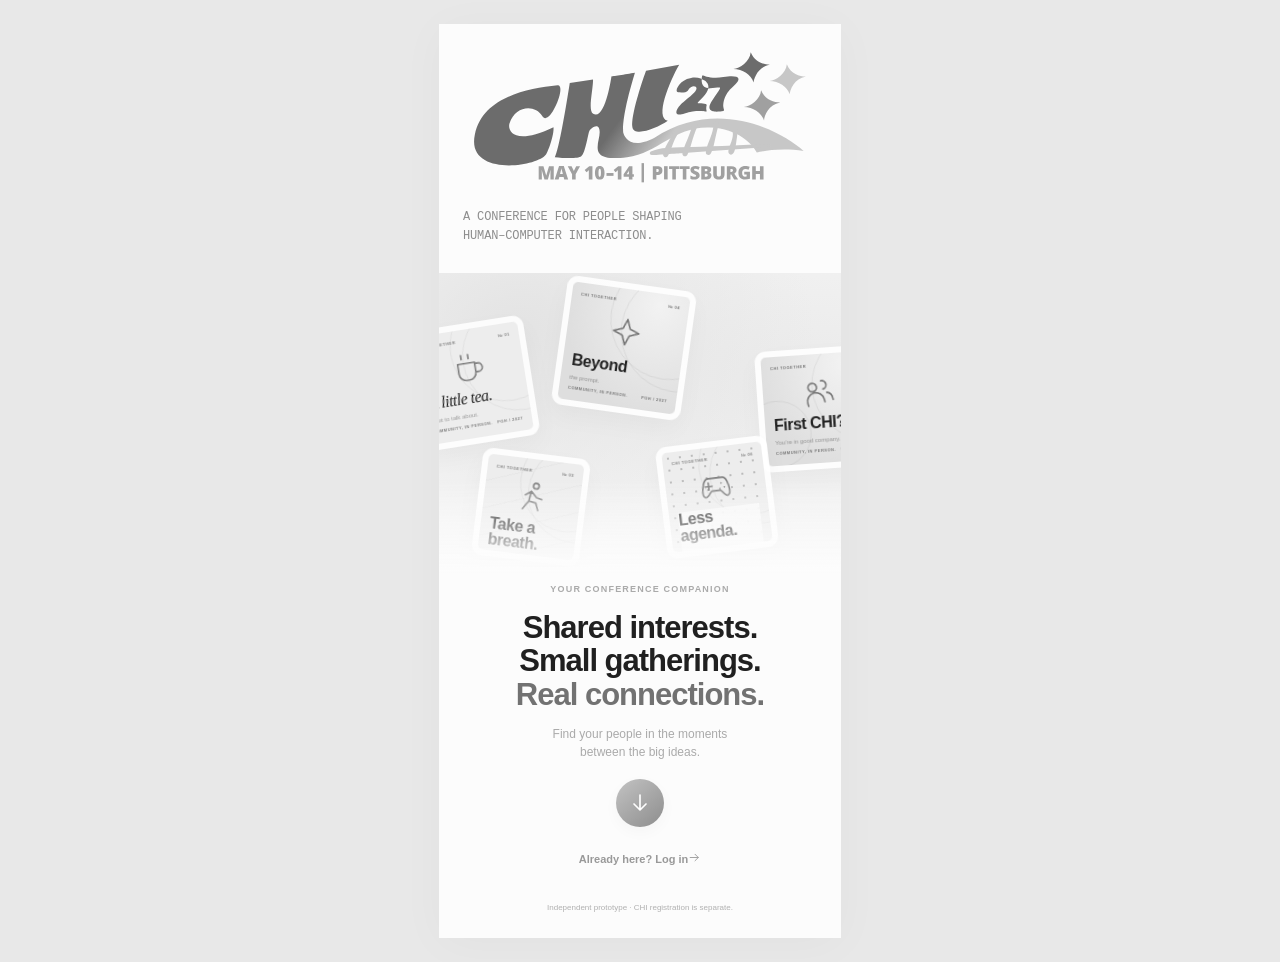
==== index.html @ e7053e5f "draft v1" ====
<!doctype html>
<html lang="en">
<head>
  <meta charset="utf-8">
  <meta name="viewport" content="width=device-width, initial-scale=1, viewport-fit=cover">
  <meta name="theme-color" content="#f5f5f7">
  <meta name="description" content="A grayscale, interactive CHI conference companion prototype.">
  <title>CHI Together — A little more connected.</title>
  <link rel="stylesheet" href="styles.css">
  <link rel="stylesheet" href="luma.css">
  <link rel="stylesheet" href="wireframe.css">
  <link rel="stylesheet" href="mobile.css">
  <link rel="stylesheet" href="planc.css">
  <link rel="stylesheet" href="crowd-map.css">
  <link rel="stylesheet" href="create.css">
</head>
<body>
  <div id="app"></div>
  <dialog id="sheet" aria-label="Activity information"></dialog>
  <div id="toast" role="status" aria-live="polite"></div>
  <script type="module" src="app.js"></script>
</body>
</html>
---- styles.css ----
@layer reset, base, components, responsive;
@layer reset {
  * { box-sizing: border-box; }
  body, h1, h2, h3, p { margin: 0; }
  button, input, select, textarea { font: inherit; }
  button, a, input, textarea, select { -webkit-tap-highlight-color: transparent; }
  button { cursor: pointer; }
  a { color: inherit; text-decoration: none; }
  button { color: inherit; }
}
@layer base {
  :root { color-scheme: light; --bg:#f5f5f5; --card:#ffffff; --ink:#1d1d1d; --secondary:#676767; --tertiary:#868686; --line:#e5e5e5; --fill:#efefef; --selected:#dedede; --radius:24px; --shadow:0 12px 40px #1d1d1d07; }
  body { background:var(--bg); color:var(--ink); font-family:-apple-system,BlinkMacSystemFont,"SF Pro Display","Helvetica Neue",sans-serif; font-size:15px; line-height:1.5; -webkit-font-smoothing:antialiased; }
  button { border:0; background:none; }
  button:disabled { opacity:.35; cursor:not-allowed; }
  :focus-visible { outline:3px solid #777777; outline-offset:4px; }
  h1 { font-size:38px; line-height:1.12; letter-spacing:-1.5px; font-weight:700; }
  h2 { font-size:23px; line-height:1.25; letter-spacing:-.6px; }
  h3 { font-size:18px; line-height:1.35; letter-spacing:-.35px; }
  .muted { color:var(--secondary); }
  .small { font-size:13px; }
  .eyebrow { text-transform:uppercase; letter-spacing:1.7px; font-size:11px; font-weight:650; color:var(--secondary); }
  .icon { width:22px; height:22px; display:inline-block; flex-shrink:0; vertical-align:middle; fill:none; stroke:currentColor; stroke-width:1.7; stroke-linecap:round; stroke-linejoin:round; }
  .sr-only { position:absolute; width:1px; height:1px; padding:0; overflow:hidden; clip:rect(0,0,0,0); white-space:nowrap; }
  .stack { display:flex; flex-direction:column; gap:16px; }
  .row { display:flex; align-items:center; gap:12px; }
  .between { justify-content:space-between; }
  .text-button { font-weight:550; padding:10px 0; min-height:44px; }
  .text-button:hover { color:#777777; }
  .btn { min-height:48px; padding:13px 22px; background:var(--ink); color:white; border-radius:14px; font-size:15px; font-weight:600; display:inline-flex; justify-content:center; align-items:center; gap:10px; transition:transform .15s,background .15s; }
  .btn:hover { background:#393939; }
  .btn:active { transform:scale(.98); }
  .btn.secondary { background:var(--fill); color:var(--ink); }
  .btn.secondary:hover { background:var(--selected); }
  .btn.outline { color:var(--ink); background:transparent; border:1px solid var(--line); }
  .btn.wide { width:100%; }
  .icon-button { width:44px; height:44px; border-radius:50%; display:inline-grid; place-items:center; background:var(--card); border:1px solid var(--line); }
  .icon-button:hover { background:var(--fill); }
  .pill { display:inline-flex; align-items:center; gap:6px; padding:6px 11px; font-size:11px; font-weight:600; border-radius:30px; background:var(--fill); white-space:nowrap; }
  .divider { border:0; border-top:1px solid var(--line); margin:8px 0; }
  .card { background:var(--card); border:1px solid #e9e9e9; border-radius:var(--radius); padding:24px; box-shadow:var(--shadow); }
  .section-head { display:flex; justify-content:space-between; align-items:center; margin:30px 0 16px; }
  .grid { display:grid; grid-template-columns:repeat(3,minmax(0,1fr)); gap:20px; }
  .empty { text-align:center; padding:64px 24px; grid-column:1/-1; }
  .empty .icon { width:40px; height:40px; color:var(--tertiary); margin-bottom:14px; }
  .empty p { margin:10px auto 22px; max-width:320px; color:var(--secondary); }
  .brand { display:flex; align-items:center; gap:10px; font-size:18px; font-weight:700; letter-spacing:-.5px; }
  .brand-mark { background:var(--ink); color:white; border-radius:11px; width:34px; height:34px; display:grid; place-items:center; }
  .brand-mark .icon { width:23px; height:23px; }
  .demo-note { color:var(--secondary); font-size:11px; line-height:1.5; }
  .page-intro { margin-bottom:28px; }
  .page-intro .eyebrow { margin-bottom:10px; }
  .page-intro p { margin-top:12px; color:var(--secondary); max-width:520px; }
  .fade-in { animation:appear .32s ease-out; }
  @keyframes appear { from { opacity:0; transform:translateY(7px); } to { opacity:1; transform:none; } }
  @media (prefers-reduced-motion:reduce) { *, *::before, *::after { animation:none!important; transition:none!important; scroll-behavior:auto!important; } }
}
@layer components {
  /* Entry and onboarding */
  .welcome { min-height:100svh; display:grid; grid-template-columns:1.05fr 1fr; }
  .welcome-story { background:#ebebeb; padding:44px clamp(30px,6vw,90px); display:flex; flex-direction:column; position:relative; overflow:hidden; }
  .story-copy { max-width:520px; margin-top:auto; padding-top:90px; }
  .story-copy h1 { font-size:clamp(48px,5.2vw,76px); letter-spacing:-3.5px; line-height:1.04; }
  .story-copy>p { max-width:370px; font-size:18px; color:var(--secondary); margin-top:24px; }
  .welcome-foot { display:flex; gap:7px; align-items:center; font-size:12px; color:var(--secondary); margin-top:auto; padding-top:38px; }
  .welcome-form { padding:40px clamp(28px,6vw,94px); display:flex; flex-direction:column; justify-content:center; }
  .welcome-form>div { max-width:390px; width:100%; margin:auto; }
  .welcome-form h2 { font-size:30px; margin:14px 0; letter-spacing:-1px; }
  .welcome-form .intro { color:var(--secondary); margin-bottom:30px; font-size:16px; }
  .welcome-form .btn { margin-top:24px; }
  .welcome-form .footnote { font-size:11px; color:var(--secondary); text-align:center; margin-top:24px; line-height:1.6; }
  .benefit { display:flex; gap:14px; align-items:center; padding:15px 0; }
  .benefit .tile { width:44px; height:44px; border:1px solid var(--line); background:#f7f7f7; border-radius:13px; display:grid; place-items:center; }
  .benefit strong { display:block; font-size:14px; }
  .benefit p { font-size:12px; color:var(--secondary); margin-top:3px; }
  .constellation { position:relative; height:240px; margin-top:34px; }
  .orbit { border:1px solid #cfcfcf; border-radius:50%; width:220px; height:220px; position:absolute; left:60px; top:10px; }
  .orbit::after { content:""; position:absolute; inset:-42px; border:1px solid #d7d7d7; border-radius:50%; }
  .floating-badge { width:100px; height:100px; border-radius:28px; background:#ffffffd9; box-shadow:0 15px 40px #2222220a; display:grid; place-items:center; position:absolute; border:1px solid white; }
  .floating-badge .icon { width:46px; height:46px; stroke-width:1.3; }
  .floating-badge.one { left:36px; top:16px; transform:rotate(-12deg); }
  .floating-badge.two { left:215px; top:34px; transform:rotate(12deg); width:84px; height:84px; background:#d5d5d5; }
  .floating-badge.three { left:133px; top:137px; transform:rotate(-5deg); background:var(--ink); color:white; width:90px; height:90px; }
  .orbit-caption { position:absolute; left:240px; top:160px; white-space:nowrap; font-size:11px; color:var(--secondary); }
  .onboarding { min-height:100svh; padding:28px 24px; display:flex; flex-direction:column; }
  .onboard-top { max-width:1200px; width:100%; margin:0 auto; }
  .onboard-main { width:100%; max-width:470px; margin:48px auto 20px; }
  .progress { display:flex; gap:6px; margin-bottom:30px; }
  .progress span { height:3px; flex:1; border-radius:4px; background:#dcdcdc; }
  .progress .done { background:var(--ink); }
  .onboard-main h1 { margin:12px 0; }
  .onboard-main>.muted { margin-bottom:26px; }
  .onboard-actions { margin-top:26px; display:flex; flex-direction:column; gap:6px; }
  .role-card { text-align:left; width:100%; display:flex; gap:16px; align-items:flex-start; margin-bottom:12px; padding:22px; background:white; border:1.5px solid transparent; border-radius:20px; }
  .role-card:hover { border-color:#bfbfbf; }
  .role-card.selected { border-color:var(--ink); box-shadow:0 0 0 1px var(--ink); }
  .role-card>.icon { margin-top:3px; }
  .role-card strong { display:block; font-size:17px; margin-bottom:5px; }
  .role-card p { font-size:13px; color:var(--secondary); }
  .check-circle { width:22px; height:22px; border:1.5px solid #c3c3c3; border-radius:50%; display:grid; place-items:center; margin-left:auto; flex-shrink:0; }
  .selected .check-circle { background:var(--ink); border-color:var(--ink); color:white; }
  .check-circle .icon { width:13px; height:13px; }
  .interest-options { display:grid; grid-template-columns:1fr 1fr; gap:10px; }
  .interest-option { display:flex; align-items:center; gap:10px; min-height:70px; background:var(--card); border:1.5px solid transparent; border-radius:16px; padding:14px; text-align:left; font-size:13px; font-weight:550; }
  .interest-option.selected { border-color:var(--ink); background:#e8e8e8; }
  .interest-option>.icon { width:24px; height:24px; }
  .selection-count { display:flex; align-items:center; justify-content:space-between; color:var(--secondary); font-size:12px; margin-top:14px; }
  .form-label { font-size:12px; font-weight:600; color:var(--secondary); display:block; margin:20px 0 8px 4px; }
  .input, .select { width:100%; padding:15px 16px; min-height:50px; border:1px solid var(--line); background:white; color:var(--ink); border-radius:12px; outline-offset:2px; }
  textarea.input { resize:vertical; min-height:100px; }
  .form-row { display:grid; grid-template-columns:1fr 1fr; gap:12px; }
  .grouped { background:white; border-radius:16px; overflow:hidden; }
  .group-row { padding:16px; display:flex; align-items:center; justify-content:space-between; gap:16px; border-bottom:1px solid var(--line); }
  .group-row:last-child { border-bottom:0; }
  .group-row label { flex:1; }
  .group-row label small { display:block; color:var(--secondary); font-size:12px; margin-top:3px; }
  .switch { appearance:none; -webkit-appearance:none; width:44px; height:27px; background:#d1d1d1; border-radius:40px; position:relative; flex-shrink:0; cursor:pointer; transition:.2s; }
  .switch:checked { background:var(--ink); }
  .switch::before { content:""; position:absolute; width:23px; height:23px; background:white; border-radius:50%; left:2px; top:2px; box-shadow:0 1px 3px #00000022; transition:.2s; }
  .switch:checked::before { transform:translateX(17px); }
  .badge-hero { text-align:center; padding:30px; background:#eaeaea; border-radius:24px; position:relative; overflow:hidden; }
  .badge-hero::before { content:""; position:absolute; inset:0; background-image:radial-gradient(#c8c8c8 .75px,transparent .75px); background-size:14px 14px; opacity:.5; }
  .personal-badge { width:160px; height:160px; border-radius:44px; background:linear-gradient(150deg,#ffffff,#e3e3e3); box-shadow:0 12px 32px #20202015,inset 0 0 0 1px #ffffff; display:flex; justify-content:center; align-items:center; position:relative; margin:8px auto 24px; transform:rotate(-7deg); }
  .personal-badge .icon { width:62px; height:62px; stroke-width:1.4; }
  .personal-badge .tiny-badge { position:absolute; right:12px; bottom:13px; width:39px; height:39px; border-radius:50%; background:var(--ink); color:white; display:grid; place-items:center; }
  .tiny-badge .icon { width:22px; height:22px; }
  .badge-hero>h2, .badge-hero>p { position:relative; }
  .badge-hero>p { font-size:13px; margin-top:6px; color:var(--secondary); }
  .tag-row { display:flex; flex-wrap:wrap; gap:7px; }
  /* App shell */
  .sidebar { width:224px; position:fixed; inset:0 auto 0 0; padding:32px 20px; background:#eeeeee; border-right:1px solid var(--line); display:flex; flex-direction:column; z-index:20; }
  .sidebar .brand { padding:0 10px 38px; }
  .nav-item { display:flex; align-items:center; gap:12px; width:100%; text-align:left; padding:13px 15px; margin-bottom:4px; border-radius:12px; color:var(--secondary); font-weight:500; }
  .nav-item.active { background:#dcdcdc; color:var(--ink); }
  .nav-item:hover { background:#e1e1e1; color:var(--ink); }
  .sidebar-bottom { margin-top:auto; padding:24px 10px 0; }
  .mini-profile { display:flex; align-items:center; gap:10px; margin-bottom:22px; width:100%; text-align:left; }
  .avatar { width:36px; height:36px; border-radius:50%; background:#d9d9d9; display:grid; place-items:center; font-weight:650; font-size:13px; }
  .mini-profile small { display:block; color:var(--secondary); font-size:11px; }
  .shell { margin-left:224px; }
  .topbar { height:76px; display:flex; align-items:center; justify-content:space-between; padding:0 44px; border-bottom:1px solid #e5e5e570; background:#f5f5f5cf; backdrop-filter:blur(20px); position:sticky; top:0; z-index:15; }
  .topbar .brand { display:none; }
  .topbar .breadcrumb { color:var(--secondary); font-size:13px; }
  .top-actions { display:flex; align-items:center; gap:14px; }
  .stage-control { display:flex; padding:3px; background:#e5e5e5; border-radius:9px; }
  .stage-control button { padding:5px 11px; border-radius:7px; font-size:11px; font-weight:550; }
  .stage-control button.active { background:white; box-shadow:0 1px 4px #00000011; }
  .main { max-width:1260px; margin:0 auto; padding:38px 44px 64px; }
  .mobile-tabs { display:none; }
  .hero-card { background:#e9e9e9; border:1px solid #e2e2e2; border-radius:26px; padding:32px; display:flex; align-items:center; justify-content:space-between; min-height:242px; position:relative; overflow:hidden; }
  .hero-card .hero-copy { max-width:470px; z-index:1; }
  .hero-card h2 { font-size:32px; letter-spacing:-1px; max-width:390px; margin:10px 0; }
  .hero-card p { color:var(--secondary); max-width:330px; margin-bottom:22px; font-size:14px; }
  .hero-art { flex-shrink:0; width:220px; height:180px; position:relative; }
  .hero-art .floating-badge.one { top:4px; left:20px; }
  .hero-art .floating-badge.two { top:75px; left:108px; background:#fafafa; }
  .hero-card .btn { min-height:42px; font-size:13px; padding:10px 17px; border-radius:12px; }
  .event-card { background:white; border:1px solid #e5e5e5; border-radius:22px; overflow:hidden; text-align:left; display:flex; flex-direction:column; box-shadow:var(--shadow); transition:transform .18s,box-shadow .18s; }
  .event-card:hover { transform:translateY(-3px); box-shadow:0 12px 30px #0000000c; }
  .event-art { height:146px; background:#e9e9e9; position:relative; display:flex; align-items:center; justify-content:center; overflow:hidden; }
  .event-art::after { content:""; width:180px; height:180px; border:1px solid #ffffffa0; border-radius:50%; position:absolute; left:calc(50% - 90px); }
  .event-art>.icon { width:56px; height:56px; stroke-width:1.25; position:relative; z-index:1; }
  .event-art.pattern-1 { background:#dfdfdf; }
  .event-art.pattern-2 { background:#f0f0f0; }
  .event-art.pattern-3 { background:#d4d4d4; }
  .event-art.pattern-4 { background:#e5e5e5; }
  .event-art .art-tag { position:absolute; top:12px; left:12px; padding:4px 8px; border-radius:6px; background:#ffffffc9; font-size:9px; font-weight:600; letter-spacing:.4px; z-index:2; }
  .save-button { position:absolute; right:10px; top:10px; height:32px; width:32px; border-radius:50%; display:grid; place-items:center; background:#ffffffda; z-index:3; }
  .save-button .icon { width:16px; height:16px; }
  .save-button.saved { background:var(--ink); color:white; }
  .event-content { padding:19px; display:flex; flex-direction:column; flex:1; }
  .event-content .eyebrow { font-size:9px; letter-spacing:.8px; margin-bottom:9px; }
  .event-content h3 { margin-bottom:14px; }
  .event-meta { display:flex; gap:7px; align-items:center; color:var(--secondary); font-size:11px; margin-top:6px; }
  .event-meta .icon { width:14px; height:14px; }
  .event-card-link { text-align:left; width:100%; padding:0; }
  .event-bottom { border-top:1px solid var(--line); margin-top:16px; padding-top:12px; font-size:11px; display:flex; align-items:center; justify-content:space-between; }
  .event-bottom .icon { width:14px; height:14px; }
  .home-columns { display:grid; grid-template-columns:1fr 300px; gap:24px; }
  .quick-card { background:white; border:1px solid var(--line); border-radius:24px; padding:24px; }
  .quick-card .mini-badge { display:grid; place-items:center; width:60px; height:60px; border-radius:18px; background:#ededed; margin-bottom:20px; }
  .quick-card .mini-badge .icon { width:32px; height:32px; }
  .quick-card h3 { font-size:21px; }
  .quick-card p { font-size:13px; color:var(--secondary); margin:10px 0 20px; }
  .quick-card .tag-row { margin-bottom:18px; }
  .map-preview { display:flex; gap:12px; align-items:center; margin-top:16px; padding:16px; background:#e9e9e9; border-radius:17px; text-align:left; width:100%; }
  .map-preview .icon { width:30px; height:30px; }
  .map-preview small { display:block; color:var(--secondary); font-size:11px; }
  .search { position:relative; flex:1; }
  .search>.icon { position:absolute; left:15px; top:13px; color:var(--tertiary); width:19px; height:19px; }
  .search input { border:0; width:100%; border-radius:13px; background:#e9e9e9; padding:13px 16px 13px 43px; min-height:46px; }
  .toolbar { display:flex; align-items:center; gap:12px; margin-bottom:20px; }
  .filters { display:flex; gap:8px; flex-wrap:wrap; margin-bottom:26px; }
  .filter { border:1px solid #dedede; border-radius:30px; padding:8px 16px; min-height:38px; font-size:12px; background:transparent; white-space:nowrap; }
  .filter.active { background:var(--ink); border-color:var(--ink); color:white; }
  .segmented { display:inline-flex; gap:3px; padding:4px; background:#e4e4e4; border-radius:12px; }
  .segmented button { padding:8px 18px; border-radius:9px; font-size:12px; font-weight:550; }
  .segmented button.active { background:white; box-shadow:0 2px 5px #00000011; }
  /* Map */
  .map-layout { display:grid; grid-template-columns:1fr 300px; gap:20px; }
  .map-surface { background:#eaeaea; border:1px solid #dddddd; border-radius:24px; min-height:520px; position:relative; overflow:hidden; background-image:radial-gradient(#c7c7c7 1px,transparent 1px); background-size:18px 18px; }
  .floor-plan { position:absolute; inset:0; width:100%; height:100%; }
  .floor-plan text { font-family:-apple-system,BlinkMacSystemFont,sans-serif; }
  .map-point { position:absolute; background:var(--ink); color:white; width:42px; height:42px; border:4px solid white; border-radius:50%; box-shadow:0 3px 12px #00000022; display:grid; place-items:center; transform:translate(-50%,-50%); z-index:2; }
  .map-point>.icon { width:18px; height:18px; }
  .map-point.active { box-shadow:0 0 0 6px #22222222,0 3px 12px #00000022; }
  .map-point:hover { scale:1.12; }
  .map-point.group { background:#8e8e8e; }
  .map-point.small { width:30px; height:30px; border-width:3px; }
  .map-point.small .icon { width:13px; height:13px; }
  .map-point.point-full { background:#aaaaaa; }
  .map-caption { position:absolute; left:16px; bottom:16px; background:#ffffffdc; backdrop-filter:blur(12px); padding:9px 12px; border-radius:10px; font-size:10px; color:var(--secondary); }
  .floor-control { position:absolute; top:16px; left:16px; background:#ffffffea; border-radius:11px; padding:6px; display:flex; z-index:4; }
  .floor-control button { font-size:11px; padding:7px 10px; border-radius:7px; }
  .floor-control button.active { background:var(--ink); color:white; }
  .map-aside .card { padding:22px; }
  .map-aside p { font-size:13px; color:var(--secondary); margin:10px 0 18px; }
  .map-legend { display:flex; gap:14px; margin-top:14px; color:var(--secondary); font-size:11px; }
  .dot { width:7px; height:7px; border-radius:50%; background:#333333; display:inline-block; margin-right:5px; }
  .dot.light { background:#9e9e9e; }
  /* Details, forms and overlays */
  .detail-layout { display:grid; grid-template-columns:1fr 320px; gap:28px; }
  .detail-art { height:260px; border-radius:24px; margin:20px 0 28px; }
  .detail-art>.icon { height:100px; width:100px; }
  .detail-copy { font-size:16px; color:var(--secondary); margin:12px 0 30px; }
  .info-row { display:flex; gap:14px; padding:15px 0; border-bottom:1px solid var(--line); }
  .info-row .icon { color:var(--secondary); margin-top:2px; }
  .info-row strong { font-size:14px; font-weight:550; display:block; }
  .info-row small { font-size:12px; color:var(--secondary); display:block; margin-top:3px; }
  .detail-sidebar { position:sticky; top:102px; align-self:start; }
  .detail-sidebar .btn { margin-top:20px; }
  .detail-sidebar .demo-note { margin-top:14px; }
  .quote { padding:20px; background:#e9e9e9; border-radius:16px; margin-top:15px; font-size:16px; }
  .create-layout { max-width:760px; margin:0 auto; }
  .create-layout .card { padding:28px; }
  .create-actions { margin-top:28px; display:flex; justify-content:flex-end; gap:10px; }
  .form-error { font-size:13px; padding:10px 0; font-weight:600; }
  .plan-day { display:flex; gap:20px; }
  .date-tile { width:68px; text-align:center; padding-top:10px; flex-shrink:0; }
  .date-tile span { display:block; font-size:11px; color:var(--secondary); text-transform:uppercase; }
  .date-tile strong { font-size:35px; font-weight:600; letter-spacing:-1px; }
  .plan-list { flex:1; }
  .plan-item { padding:24px; border-radius:20px; background:white; margin-bottom:14px; display:flex; gap:20px; align-items:center; border:1px solid var(--line); }
  .plan-symbol { width:54px; height:54px; border-radius:14px; display:grid; place-items:center; background:var(--fill); flex-shrink:0; }
  .plan-item .info { flex:1; }
  .plan-item small { color:var(--secondary); }
  .plan-item h3 { margin:5px 0; }
  .profile-layout { display:grid; grid-template-columns:340px 1fr; gap:30px; max-width:900px; }
  .settings-card { background:white; border-radius:20px; overflow:hidden; border:1px solid var(--line); }
  dialog { margin:auto; padding:0; width:min(520px,calc(100% - 32px)); border:1px solid #ffffff80; border-radius:28px; background:var(--bg); color:var(--ink); box-shadow:0 24px 100px #00000033; max-height:90svh; overflow:auto; }
  dialog::backdrop { background:#00000044; backdrop-filter:blur(5px); }
  .sheet-header { display:flex; justify-content:space-between; align-items:center; padding:22px 24px 0; }
  .sheet-body { padding:24px; }
  .sheet-body h2 { margin-bottom:14px; font-size:28px; }
  .sheet-body .btn { margin-top:18px; }
  .sheet-body .event-art { margin-bottom:24px; border-radius:20px; height:180px; }
  .success-symbol { width:72px; height:72px; border-radius:50%; background:#dedede; display:grid; place-items:center; margin:10px auto 24px; }
  .success-symbol>.icon { width:34px; height:34px; }
  #toast { position:fixed; bottom:32px; left:50%; transform:translate(-50%,20px); padding:13px 20px; border-radius:14px; background:#242424f2; color:white; font-size:13px; box-shadow:0 5px 25px #00000022; opacity:0; transition:.25s; z-index:100; pointer-events:none; max-width:calc(100% - 32px); text-align:center; }
  #toast.show { opacity:1; transform:translate(-50%,0); }
}
@layer responsive {
  @media(min-width:1450px) { .main { padding-top:48px; } .grid { gap:24px; } }
  @media(max-width:1100px) { .sidebar { width:190px; padding:28px 13px; } .shell { margin-left:190px; } .main { padding:30px 28px 54px; } .topbar { padding:0 28px; } .home-columns { grid-template-columns:1fr; } .quick-card { display:none; } .map-layout { grid-template-columns:1fr 260px; } .detail-layout { grid-template-columns:1fr 280px; } .grid { gap:14px; } .event-content { padding:16px; } .event-content h3 { font-size:17px; } }
  @media(max-width:800px) { .sidebar { display:none; } .shell { margin-left:0; } .topbar { padding:0 24px; height:68px; } .topbar .brand { display:flex; font-size:17px; } .topbar .breadcrumb { display:none; } .topbar .top-create { display:none; } .topbar .top-actions { gap:8px; } .main { padding:28px 24px 116px; } .grid { grid-template-columns:repeat(2,minmax(0,1fr)); } .mobile-tabs { display:flex; position:fixed; bottom:max(12px,env(safe-area-inset-bottom)); left:50%; transform:translateX(-50%); z-index:30; background:#f9f9f9dd; backdrop-filter:blur(24px) saturate(0); border:1px solid #ffffffa0; padding:6px; border-radius:26px; box-shadow:0 4px 28px #00000012; width:min(390px,calc(100% - 28px)); justify-content:space-between; } .mobile-tabs button { display:flex; flex-direction:column; align-items:center; justify-content:center; gap:3px; font-size:9px; color:var(--secondary); border-radius:20px; min-height:51px; min-width:61px; flex:1; } .mobile-tabs button.active { color:var(--ink); background:#e4e4e4; font-weight:650; } .mobile-tabs button .icon { width:21px; height:21px; } .map-layout { grid-template-columns:1fr; } .map-surface { min-height:430px; } .map-aside { display:grid; grid-template-columns:1fr; } .detail-layout { display:flex; flex-direction:column; } .detail-sidebar { position:static; } .profile-layout { grid-template-columns:1fr 1fr; } .welcome-story { padding:30px; } .story-copy h1 { font-size:53px; } .orbit-caption { display:none; } .constellation { margin-left:-20px; } .welcome-form { padding:30px; } }
  @media(max-width:580px) { h1 { font-size:33px; letter-spacing:-1.2px; } h2 { font-size:22px; } .welcome { display:flex; flex-direction:column; } .welcome-story { padding:24px 28px 0; min-height:430px; } .welcome-story .brand { font-size:16px; } .story-copy { padding-top:44px; margin-top:0; } .story-copy h1 { font-size:49px; letter-spacing:-2.5px; max-width:330px; } .story-copy>p { font-size:15px; margin-top:16px; max-width:280px; } .constellation { position:absolute; right:-58px; bottom:-53px; transform:scale(.55); transform-origin:center; width:260px; opacity:.6; pointer-events:none; } .welcome-foot { margin-top:24px; padding:0 0 26px; font-size:10px; position:relative; z-index:2; } .welcome-form { padding:30px 28px; background:white; z-index:1; border-radius:28px 28px 0 0; margin-top:-20px; } .welcome-form h2 { font-size:26px; } .welcome-form .intro { font-size:14px; margin-bottom:16px; } .benefit { padding:11px 0; } .welcome-form .btn { margin-top:20px; } .onboarding { padding:22px; } .onboard-main { margin-top:35px; } .onboard-main h1 { font-size:32px; } .onboard-main>.muted { font-size:14px; } .interest-option { padding:12px; min-height:70px; } .role-card { padding:18px; } .onboard-actions { padding-bottom:12px; } .page-intro { margin-bottom:24px; } .page-intro p { font-size:14px; } .topbar { padding:0 20px; } .topbar .stage-control { display:none; } .topbar .icon-button { width:36px; height:36px; } .main { padding:24px 20px 112px; } .hero-card { padding:24px; min-height:242px; align-items:flex-start; } .hero-card h2 { font-size:28px; max-width:240px; } .hero-card p { font-size:12px; max-width:210px; } .hero-art { position:absolute; right:-40px; top:85px; opacity:.6; transform:scale(.65); transform-origin:right; } .hero-copy { z-index:2; } .hero-copy .btn { position:relative; } .section-head { margin-top:28px; } .section-head h2 { font-size:21px; } .section-head .text-button { font-size:12px; } .grid { grid-template-columns:1fr; gap:18px; } .event-card { display:grid; grid-template-columns:112px 1fr; border-radius:20px; } .event-art { height:100%; min-height:180px; } .event-art::after { width:135px; height:135px; left:-18px; } .event-art>.icon { width:40px; height:40px; } .event-art .art-tag { font-size:8px; left:8px; top:9px; padding:4px 6px; } .save-button { right:8px; top:auto; bottom:10px; width:30px; height:30px; } .event-content { padding:16px; } .event-content .eyebrow { font-size:8px; } .event-content h3 { font-size:17px; margin-bottom:10px; } .event-meta { font-size:10px; } .event-bottom { margin-top:12px; padding-top:10px; font-size:10px; } .toolbar .btn { padding:12px; font-size:0; min-width:46px; border-radius:13px; } .toolbar .btn .icon { width:20px; height:20px; } .filters { flex-wrap:nowrap; overflow:auto; margin-left:-20px; margin-right:-20px; padding:0 20px 4px; scrollbar-width:none; } .filter { font-size:11px; padding:8px 14px; } .segmented { width:100%; margin-bottom:4px; } .segmented button { flex:1; padding:8px 10px; } .map-surface { min-height:390px; } .map-layout { gap:16px; } .map-aside .card { padding:20px; border-radius:20px; } .detail-art { height:200px; display:flex; min-height:0; } .detail-art>.icon { width:75px; height:75px; } .detail-layout { gap:14px; } .card { padding:20px; border-radius:20px; } .detail-copy { font-size:14px; } .create-layout .card { padding:20px; } .create-actions { position:sticky; bottom:90px; background:#f5f5f5e8; backdrop-filter:blur(16px); border-radius:18px; padding:10px; } .create-actions .btn { flex:1; font-size:13px; } .form-row { grid-template-columns:1fr 1fr; gap:8px; } .input { font-size:16px; } .plan-day { gap:9px; } .date-tile { width:45px; } .date-tile strong { font-size:29px; } .plan-item { padding:16px; gap:12px; } .plan-symbol { display:none; } .plan-item h3 { font-size:16px; } .plan-item small { font-size:11px; } .plan-item .icon-button { width:34px; height:34px; flex-shrink:0; } .profile-layout { grid-template-columns:1fr; gap:20px; } .profile-layout .badge-hero { padding:24px; } dialog { margin:auto auto 0; border-radius:28px 28px 0 0; width:100%; max-height:92svh; padding-bottom:env(safe-area-inset-bottom); } .sheet-header { padding-top:15px; } .sheet-header::before { content:""; position:absolute; left:calc(50% - 18px); top:8px; width:36px; height:4px; border-radius:10px; background:#cccccc; } #toast { bottom:93px; font-size:12px; } }
}
---- luma.css ----
/* Luma-inspired composition, with original artwork and a neutral-only palette.
   The existing routes, state model and interaction flow remain in app.js. */
:root {
  --bg:#f7f7f7; --card:#ffffff; --ink:#202020; --secondary:#666666;
  --tertiary:#777777; --line:#e3e3e3; --fill:#eeeeee; --selected:#dedede;
  --radius:16px; --shadow:0 3px 12px #00000003;
}
body { background:radial-gradient(ellipse 80% 340px at 45% 0,#e9e9e9 0,transparent 100%),var(--bg); }
h1 { font-weight:680; font-size:40px; letter-spacing:-1.5px; line-height:1.12; }
h2 { font-size:23px; font-weight:650; }
h3 { font-weight:650; }
.eyebrow { letter-spacing:1.2px; font-size:10px; }
.btn { border-radius:10px; min-height:46px; font-size:14px; box-shadow:0 1px 2px #00000008; }
.btn.secondary { background:#e9e9e9; }
.btn.outline { background:#ffffff55; }
.icon { stroke-width:1.65; }
.pill { background:#eaeaea; padding:5px 9px; border-radius:7px; color:#555555; font-size:11px; font-weight:500; }
.pill .icon { width:15px; height:15px; }
.card { background:#ffffff80; border:1px solid #dedede; box-shadow:none; border-radius:16px; }
.brand { font-size:17px; letter-spacing:-.65px; gap:8px; white-space:nowrap; }
.brand-mark { width:28px; height:28px; background:transparent; color:#333333; border-radius:0; }
.brand-mark .icon { width:26px; height:26px; stroke-width:1.8; }
.demo-note { color:#707070; line-height:1.6; }
.icon-button { background:#ffffff90; border:1px solid #0000000a; }
.grouped,.settings-card { border:1px solid var(--line); border-radius:12px; background:#ffffff90; }
.group-row { font-size:14px; }
.input,.select { background:#ffffff90; border-color:#d9d9d9; border-radius:9px; min-height:46px; padding:12px 14px; }
.input:focus,.select:focus { border-color:#777777; }
.switch { background:#cccccc; }
.switch:checked { background:#333333; }
.form-label { color:#666666; font-weight:550; margin-left:0; }

/* Typographic event covers: each gathering has a distinct visual identity. */
.gathering-cover { --paper:#e6e6e6; --print:#292929; width:100%; aspect-ratio:1; display:flex; flex-direction:column; justify-content:space-between; background:var(--paper); color:var(--print); border-radius:13px; position:relative; overflow:hidden; padding:6.5%; isolation:isolate; text-align:left; container-type:inline-size; }
.gathering-cover::before { content:""; position:absolute; width:100%; aspect-ratio:1; border:1px solid currentColor; border-radius:50%; left:35%; top:-30%; opacity:.12; z-index:-1; }
.gathering-cover::after { content:""; position:absolute; width:100%; aspect-ratio:1; border:1px solid currentColor; border-radius:50%; left:45%; top:-20%; opacity:.12; z-index:-1; }
.cover-top,.cover-foot { display:flex; align-items:center; justify-content:space-between; font-size:7px; font-size:clamp(6px,2.3cqw,10px); letter-spacing:1.4px; font-weight:600; }
.cover-symbol { flex:1; display:flex; align-items:center; justify-content:center; padding:8% 0; }
.cover-symbol .icon { width:38%; height:auto; aspect-ratio:1; stroke-width:1.15; }
.cover-type { display:flex; flex-direction:column; gap:5px; margin-bottom:9%; }
.cover-type strong { font-size:28px; font-size:clamp(18px,10.5cqw,46px); line-height:.98; font-weight:650; letter-spacing:-1.7px; }
.cover-type>span { font-size:10px; font-size:clamp(8px,3.7cqw,15px); opacity:.75; }
.cover-matcha { --paper:#dcdcdc; --print:#343434; }
.cover-matcha .cover-type strong { font-family:Georgia,serif; font-style:italic; font-weight:500; }
.cover-first { --paper:#252525; --print:#f3f3f3; }
.cover-first .cover-symbol { transform:rotate(-12deg); }
.cover-first::before { width:60%; left:-20%; top:40%; }
.cover-walk { --paper:#ededed; --print:#404040; background:repeating-linear-gradient(160deg,transparent 0 25px,#00000007 25px 26px),var(--paper); }
.cover-ai { --paper:#171717; --print:#eeeeee; background:radial-gradient(ellipse at 80% 15%,#666666 0,transparent 50%),var(--paper); }
.cover-ai .cover-symbol .icon { width:46%; }
.cover-access { --paper:#d6d6d6; --print:#252525; }
.cover-access::before,.cover-access::after { border-radius:16%; transform:rotate(25deg); }
.cover-play { --paper:#fafafa; --print:#222222; background:radial-gradient(#bbbbbb 1px,transparent 1px),var(--paper); background-size:12px 12px; }
.cover-play .cover-type { background:#fafafae6; }
.cover-custom { --paper:#e8e8e8; --print:#333333; }

/* Entry: a preview of the community alongside the existing registration start. */
.welcome { display:block; min-height:100svh; max-width:1280px; margin:auto; }
.entry-header { display:flex; align-items:center; justify-content:space-between; gap:20px; padding:26px 48px; }
.edition-label { color:#777777; font-size:12px; }
.entry-main { display:grid; grid-template-columns:1.15fr 1fr; align-items:center; gap:80px; padding:35px 80px 45px; }
.welcome-story { background:transparent; padding:0; display:block; overflow:visible; }
.conference-chip { display:inline-flex; align-items:center; gap:7px; color:#666666; font-size:12px; }
.conference-chip .icon { width:15px; height:15px; }
.story-copy { padding:0; margin:18px 0 0; }
.story-copy h1 { font-size:clamp(42px,4.5vw,62px); line-height:1.03; letter-spacing:-2.8px; }
.story-copy h1>span { color:#888888; }
.story-copy>p { font-size:16px; margin-top:20px; }
.entry-scene { position:relative; margin-top:30px; max-width:440px; padding:0 45px 48px 6px; }
.entry-poster { width:280px; max-width:90%; transform:rotate(-5deg); box-shadow:0 20px 45px #00000013; border-radius:14px; }
.scene-note { position:absolute; left:90px; right:-10px; bottom:45px; background:#ffffffd9; backdrop-filter:blur(18px); border:1px solid #ffffff; padding:14px; border-radius:12px; display:flex; align-items:center; gap:12px; box-shadow:0 8px 28px #00000009; }
.note-avatar { display:grid; place-items:center; flex-shrink:0; background:#e8e8e8; width:36px; height:36px; border-radius:50%; }
.scene-note strong { display:block; font-size:11px; }
.scene-note div>span { display:block; font-size:10px; color:#777777; margin-top:3px; }
.scene-note>.icon { margin-left:auto; width:18px; }
.scene-caption { font-family:Georgia,serif; font-style:italic; position:absolute; font-size:13px; color:#888888; bottom:3px; left:36px; }
.welcome-form { padding:32px 0 32px 30px; background:transparent; border-left:1px solid #e0e0e0; }
.welcome-form>div { max-width:350px; }
.welcome-form h2 { font-size:36px; line-height:1.08; font-weight:650; letter-spacing:-1.4px; margin:20px 0 16px; }
.welcome-form .intro { font-size:14px; line-height:1.65; margin-bottom:24px; }
.benefit { padding:15px 0; gap:14px; border-top:1px solid #e4e4e4; align-items:flex-start; }
.benefit strong { font-size:13px; font-weight:550; }
.benefit p { font-size:11px; margin-top:4px; }
.step-number { width:26px; flex-shrink:0; padding-top:1px; color:#999999; font-size:11px; font-variant-numeric:tabular-nums; }
.welcome-form .btn { margin-top:22px; }
.entry-reassurance { display:flex; align-items:center; justify-content:center; gap:6px; color:#777777; font-size:11px; margin-top:16px; }
.entry-reassurance .icon { width:13px; height:13px; }
.welcome-form .footnote { font-size:10px; margin-top:24px; color:#777777; }
.entry-footer { display:flex; justify-content:space-between; margin:0 48px; padding:22px 0; border-top:1px solid var(--line); font-size:10px; color:#777777; }

/* The four original steps, with a quieter form and explicit progress. */
.onboarding { padding:26px 36px 50px; }
.onboard-top { max-width:1160px; }
.onboard-step-count { display:inline-block; margin-left:12px; padding:4px 9px; border:1px solid #dddddd; border-radius:6px; font-size:11px; }
.onboard-main { max-width:480px; margin-top:46px; }
.onboard-steps { display:flex; justify-content:space-between; margin-bottom:36px; position:relative; }
.onboard-steps::before { content:""; position:absolute; left:32px; right:32px; top:15px; height:1px; background:#dddddd; }
.onboard-step { position:relative; display:flex; flex-direction:column; align-items:center; gap:8px; color:#888888; width:25%; }
.onboard-step>span { display:grid; place-items:center; background:#eeeeee; border:1px solid #dddddd; border-radius:50%; width:30px; height:30px; font-size:11px; }
.onboard-step small { font-size:10px; }
.onboard-step.current { color:#222222; font-weight:600; }
.onboard-step.current>span,.onboard-step.complete>span { background:#333333; color:#ffffff; border-color:#333333; }
.onboard-step .icon { width:13px; height:13px; }
.onboard-content { padding:30px; background:#ffffff65; border:1px solid #e3e3e3; border-radius:18px; box-shadow:0 10px 40px #00000003; }
.onboard-main h1 { font-size:31px; letter-spacing:-1px; margin:12px 0; }
.onboard-main p.muted { font-size:13px; line-height:1.65; }
.role-card { border:1px solid #dddddd; border-radius:11px; padding:18px 16px; margin-bottom:12px; gap:12px; background:#ffffffa0; }
.role-card.selected { box-shadow:none; border-color:#333333; background:#f3f3f3; }
.role-card strong { font-size:14px; }
.role-card p { font-size:11px; }
.role-card>.icon { width:20px; height:20px; }
.interest-option { border:1px solid #dddddd; min-height:67px; padding:13px 10px; border-radius:10px; font-size:11px; gap:8px; }
.interest-option.selected { background:#e8e8e8; border-color:#333333; }
.interest-option>.icon { width:20px; height:20px; }
.badge-hero { background:linear-gradient(145deg,#e0e0e0,#f5f5f5); border:1px solid #dcdcdc; border-radius:14px; }
.badge-hero::before { background-image:radial-gradient(#aaaaaa .6px,transparent .6px); opacity:.3; }
.personal-badge { border-radius:32px; background:linear-gradient(150deg,#ffffff,#dedede); box-shadow:0 10px 20px #0000000a,inset 0 0 0 1px #ffffff; }

/* Desktop navigation mirrors the light, content-first Luma web composition. */
.shell { margin-left:0; }
.site-header { position:sticky; top:0; z-index:25; background:#f7f7f7cf; backdrop-filter:blur(20px); border-bottom:1px solid #00000006; }
.header-inner { max-width:1280px; margin:auto; min-height:70px; padding:0 36px; display:flex; align-items:center; justify-content:space-between; gap:20px; }
.desktop-nav { display:flex; align-items:center; gap:5px; }
.desktop-nav>button { display:flex; align-items:center; gap:6px; font-size:12px; min-height:38px; padding:8px 10px; color:#707070; border-radius:8px; }
.desktop-nav>button.active { color:#222222; background:#e8e8e8; }
.desktop-nav>button:hover { background:#ededed; }
.desktop-nav .icon { width:16px; height:16px; }
.nav-count { background:#333333; color:white; font-size:9px; padding:0 5px; border-radius:4px; }
.header-actions { display:flex; align-items:center; gap:15px; }
.header-actions .top-create { display:flex; align-items:center; gap:5px; font-size:12px; white-space:nowrap; }
.header-actions .icon { width:16px; height:16px; }
.header-avatar { width:30px; height:30px; border-radius:50%; background:#dddddd; border:1px solid #ffffff; font-size:11px; font-weight:600; }
.conference-strip { max-width:1080px; margin:0 auto; padding:20px 40px 0; display:flex; justify-content:space-between; align-items:center; font-size:11px; color:#737373; }
.strip-dot { margin:0 8px; color:#aaaaaa; }
.stage-control { background:#e9e9e9; border-radius:7px; padding:3px; }
.stage-control button { font-size:10px; padding:5px 9px; border-radius:5px; }
.stage-control button.active { box-shadow:0 1px 3px #0000000a; }
.main { max-width:1080px; margin:auto; padding:34px 40px 30px; }
.page-intro { margin-bottom:26px; }
.page-intro .eyebrow { font-size:10px; margin-bottom:11px; }
.page-intro p { font-size:14px; margin-top:12px; }
.app-footer { display:flex; justify-content:space-between; align-items:center; color:#777777; font-size:10px; padding-top:25px; margin-top:56px; border-top:1px solid #dddddd; }
.app-footer>span:first-child { display:flex; align-items:center; gap:7px; }
.app-footer .icon { width:15px; height:15px; }

/* Discovery cards pair a compact poster with readable event facts. */
.grid { grid-template-columns:repeat(2,minmax(0,1fr)); gap:16px; }
.event-card { display:grid; grid-template-columns:142px minmax(0,1fr); gap:19px; padding:16px; background:#ffffff70; border:1px solid #dedede; border-radius:15px; box-shadow:none; overflow:visible; }
.event-card:hover { transform:translateY(-2px); box-shadow:0 6px 20px #00000006; background:#ffffff; }
.event-cover-wrap { position:relative; min-width:0; align-self:start; }
.cover-link { padding:0; display:block; width:100%; border-radius:12px; }
.cover-link:focus-visible { outline-offset:4px; }
.event-card .gathering-cover { border-radius:10px; }
.save-button { top:auto; bottom:7px; right:7px; width:28px; height:28px; border:1px solid #00000008; background:#ffffffed; }
.save-button.saved { background:#333333; border-color:#555555; }
.save-button .icon { width:14px; height:14px; }
.event-content { padding:0; min-width:0; }
.event-date { color:#555555; font-size:11px; margin-bottom:6px; }
.event-date>span { color:#777777; }
.event-content h3 { font-size:18px; line-height:1.22; margin:0 0 9px; letter-spacing:-.4px; }
.event-host { display:flex; align-items:center; gap:5px; color:#777777; font-size:11px; }
.event-host .icon { width:12px; height:12px; }
.event-meta { font-size:10px; margin-top:7px; align-items:flex-start; }
.event-meta .icon { width:12px; height:12px; margin-top:1px; }
.event-bottom { border:0; margin-top:10px; padding:0; gap:7px; flex-wrap:wrap; }
.status-mark { display:flex; align-items:center; gap:4px; font-size:10px; color:#555555; }
.status-mark .icon { width:12px; height:12px; }
.event-type { display:none; }
.section-head { margin:32px 0 18px; }
.section-head h2 { font-size:22px; }
.section-head .text-button { font-size:12px; color:#777777; }
.home-columns { grid-template-columns:minmax(0,1fr) 270px; gap:20px; }
.hero-card { border-radius:16px; padding:28px; min-height:228px; border:1px solid #d6d6d6; background:radial-gradient(ellipse at 92% 30%,#ffffff 0,transparent 70%),#e5e5e5; }
.hero-card h2 { font-size:31px; line-height:1.07; }
.hero-card p { font-size:12px; max-width:280px; }
.hero-card .eyebrow { font-size:9px; }
.hero-art { width:160px; opacity:.65; }
.hero-art .floating-badge { border-radius:20px; box-shadow:0 8px 20px #00000006; width:70px; height:70px; background:#ffffff; }
.hero-art .floating-badge.one { left:0; top:16px; }
.hero-art .floating-badge.two { left:68px; top:88px; background:#f3f3f3; }
.floating-badge .icon { width:34px; height:34px; }
.quick-card { padding:22px; border-radius:16px; background:#ffffff60; }
.quick-card .mini-badge { width:42px; height:42px; border-radius:12px; margin-bottom:14px; background:#e5e5e5; }
.quick-card .mini-badge .icon { width:23px; height:23px; }
.quick-card h3 { font-size:19px; }
.quick-card p { font-size:11px; margin:8px 0 12px; }
.quick-card .tag-row { margin-bottom:12px; }
.quick-card .pill { font-size:9px; }
.quick-card .btn { min-height:36px; font-size:11px; }
.map-preview { border:1px solid #dddddd; background:#ffffff60; border-radius:12px; padding:17px 20px; }
.map-preview>.icon { width:23px; height:23px; }
.map-preview strong { font-size:13px; }
.map-preview small { font-size:11px; margin-top:2px; }
.search input { background:#ebebeb; border:1px solid #e0e0e0; border-radius:9px; font-size:13px; }
.filter { font-size:11px; padding:7px 12px; min-height:34px; background:#ffffff50; border-color:#d9d9d9; border-radius:7px; }
.filter.active { background:#333333; }
.filters { gap:7px; margin-bottom:22px; }
.segmented { background:#e9e9e9; border-radius:8px; }
.segmented button { border-radius:5px; font-size:11px; padding:7px 14px; white-space:nowrap; }
.segmented .icon { width:15px; height:15px; }

/* Event details: poster and host left, title and saved state right. */
.detail-back { color:#777777; padding-top:0; margin-bottom:20px; }
.detail-back .icon { width:15px; height:15px; }
.detail-layout { display:grid; grid-template-columns:310px minmax(0,1fr); gap:46px; align-items:start; max-width:900px; margin:auto; }
.detail-cover-column { position:sticky; top:100px; }
.detail-cover { border-radius:17px; box-shadow:0 8px 25px #0000000c; }
.host-block { display:flex; align-items:center; gap:10px; padding:22px 0 0; }
.host-avatar { width:35px; height:35px; display:grid; place-items:center; background:linear-gradient(140deg,#dddddd,#bbbbbb); color:#444444; border:2px solid white; border-radius:50%; font-size:10px; flex-shrink:0; }
.host-block small { display:block; font-size:10px; color:#777777; }
.host-block strong { display:block; font-size:12px; font-weight:550; }
.host-description { font-size:11px; color:#777777; line-height:1.6; margin:13px 0 16px; max-width:260px; }
.detail-cover-column .pill { font-size:9px; }
.detail-cover-column .pill .icon { width:12px; height:12px; }
.detail-context { display:flex; align-items:center; gap:10px; font-size:11px; color:#777777; padding:18px 0; border-top:1px solid #dddddd; margin-top:20px; }
.detail-context>.icon { width:19px; height:19px; }
.detail-context strong { color:#555555; font-weight:500; }
.detail-cover-column .demo-note { font-size:10px; }
.detail-main>.pill { margin-bottom:14px; }
.detail-main h1 { font-size:42px; letter-spacing:-1.6px; margin-bottom:20px; }
.info-row { border:0; gap:12px; padding:11px 0; }
.info-row strong { font-size:14px; }
.info-row small { font-size:12px; }
.fact-tile { width:36px; height:36px; border:1px solid #dddddd; border-radius:8px; display:grid; place-items:center; flex-shrink:0; }
.fact-tile .icon { width:18px; height:18px; margin:0; color:#777777; }
.save-panel { margin:24px 0; padding:20px; border:1px solid #dedede; background:#ffffff55; border-radius:12px; }
.save-panel-heading { display:flex; gap:10px; align-items:center; margin-bottom:18px; }
.save-panel-heading h3 { font-size:16px; letter-spacing:-.3px; }
.save-panel-heading p { color:#777777; font-size:11px; margin-top:3px; }
.status-orb { width:33px; height:33px; border-radius:50%; background:#e5e5e5; display:grid; place-items:center; flex-shrink:0; }
.status-orb .icon { width:18px; height:18px; }
.save-panel>.text-button { width:100%; justify-content:center; font-size:12px; color:#666666; gap:7px; }
.save-panel>.text-button .icon { width:15px; height:15px; }
.save-panel .demo-note { font-size:10px; margin-top:5px; }
.about-event { border-top:1px solid #dddddd; padding-top:19px; }
.about-event h2 { color:#777777; font-size:12px; font-weight:500; letter-spacing:0; }
.about-event h3 { font-size:15px; }
.detail-copy { font-size:14px; line-height:1.8; color:#555555; margin:14px 0 24px; }
.quote { border-left:2px solid #aaaaaa; background:#eaeaea80; border-radius:0 8px 8px 0; font-size:13px; line-height:1.7; padding:15px 18px; }
.map-layout { grid-template-columns:minmax(0,1fr) 290px; }
.map-surface { border-radius:14px; background-color:#e9e9e9; background-image:radial-gradient(#c5c5c5 .7px,transparent .7px); }
.map-aside .card { border-radius:14px; background:#ffffff88; }
.map-aside h2 { font-size:23px; }
.map-aside .stack { gap:13px; }
.map-aside p { font-size:12px; }
.map-point.group { background:#888888; }
.plan-day { margin-bottom:12px; }
.date-tile { text-align:left; padding-top:14px; }
.date-tile strong { font-size:30px; }
.plan-item { padding:20px; border-radius:12px; background:#ffffff70; margin-bottom:12px; box-shadow:none; }
.plan-item h3 { font-size:18px; }
.plan-item small { font-size:11px; }
.plan-symbol { border-radius:10px; background:#e5e5e5; }
.create-layout { max-width:650px; }
.create-layout .card { padding:28px; background:#ffffff70; border-radius:14px; }
.create-layout h1 { font-size:38px; }
.create-actions { margin-top:20px; }
.profile-layout { margin:auto; grid-template-columns:310px minmax(0,1fr); gap:46px; }
.settings-card { border-radius:11px; }
dialog { background:#fafafa; border-radius:18px; border-color:#eeeeee; box-shadow:0 25px 100px #00000033; }
dialog::backdrop { background:#00000055; backdrop-filter:blur(8px) grayscale(1); }
.sheet-header .icon-button { width:32px; height:32px; }
.sheet-header .icon { width:16px; height:16px; }
.success-symbol { background:#e5e5e5; }
#toast { border-radius:10px; background:#252525f5; }

@media(min-width:1450px) { .main { padding-top:38px; } .grid { gap:20px; } }
@media(max-width:1100px) {
  .header-inner { padding:0 25px; gap:12px; }
  .desktop-nav { gap:0; }
  .desktop-nav>button { padding:8px; font-size:11px; }
  .desktop-nav>button>.icon { display:none; }
  .main { padding:32px 35px; }
  .home-columns { grid-template-columns:1fr 250px; }
  .quick-card { display:block; }
  .hero-art { width:120px; }
  .event-card { grid-template-columns:118px minmax(0,1fr); padding:14px; gap:14px; }
  .event-content h3 { font-size:16px; }
  .entry-main { padding:35px 50px; gap:50px; }
  .detail-layout { grid-template-columns:280px minmax(0,1fr); gap:32px; }
}
@media(max-width:800px) {
  .site-header { position:sticky; }
  .header-inner { min-height:62px; padding:0 22px; }
  .desktop-nav { display:none; }
  .header-actions .top-create { display:flex; font-size:11px; min-height:40px; }
  .conference-strip { padding:16px 24px 0; }
  .main { padding:28px 24px 105px; }
  .home-columns { grid-template-columns:1fr; }
  .quick-card { display:none; }
  .hero-art { width:180px; }
  .grid { grid-template-columns:1fr; }
  .event-card { grid-template-columns:150px minmax(0,1fr); padding:16px; gap:22px; }
  .event-content h3 { font-size:20px; }
  .event-date { font-size:12px; }
  .event-meta,.event-host { font-size:12px; }
  .event-bottom { margin-top:14px; }
  .status-mark { font-size:11px; }
  .event-type { display:block; color:#888888; font-size:10px; }
  .mobile-tabs { background:#f4f4f4db; border:1px solid #ffffff; border-radius:28px; padding:5px; box-shadow:0 4px 25px #00000014; width:min(390px,calc(100% - 28px)); }
  .mobile-tabs button { min-width:0; min-height:48px; }
  .mobile-tabs button.active { background:#dedede; }
  .mobile-tabs button .icon { width:19px; height:19px; }
  .app-footer { margin-top:36px; align-items:flex-start; gap:15px; font-size:9px; }
  .detail-layout { display:grid; grid-template-columns:220px minmax(0,1fr); gap:24px; }
  .detail-main h1 { font-size:33px; }
  .detail-cover-column { position:static; }
  .detail-context { font-size:10px; }
  .info-row strong { font-size:12px; }
  .info-row small { font-size:10px; }
  .save-panel { padding:15px; }
  .save-panel-heading { gap:8px; }
  .save-panel-heading h3 { font-size:14px; }
  .save-panel-heading p { font-size:10px; }
  .save-panel .btn { font-size:12px; }
  .status-orb { width:28px; height:28px; }
  .map-layout { grid-template-columns:1fr; }
  .entry-header { padding:22px 28px; }
  .edition-label { display:none; }
  .entry-main { gap:30px; padding:30px 32px; }
  .story-copy h1 { font-size:43px; letter-spacing:-1.9px; }
  .story-copy>p { font-size:13px; }
  .entry-poster { width:230px; max-width:100%; }
  .entry-scene { padding-right:20px; }
  .scene-note { left:25px; right:-18px; padding:11px; }
  .scene-note>.icon { display:none; }
  .scene-note strong { font-size:10px; }
  .scene-note div>span { font-size:9px; }
  .welcome-form { padding-left:24px; }
  .welcome-form h2 { font-size:29px; }
  .welcome-form .intro { font-size:12px; }
  .benefit strong { font-size:12px; }
  .benefit p { font-size:10px; }
  .entry-footer { margin:0 28px; }
  .profile-layout { grid-template-columns:270px minmax(0,1fr); gap:24px; }
}
@media(max-width:580px) {
  h1 { font-size:32px; letter-spacing:-1px; }
  .entry-header { padding:18px 22px; }
  .entry-header .text-button { font-size:11px; }
  .entry-header .text-button .icon { width:14px; height:14px; }
  .entry-main { display:flex; flex-direction:column; gap:0; padding:16px 24px 30px; align-items:stretch; }
  .welcome-story { min-height:0; padding:0; }
  .conference-chip { font-size:10px; }
  .story-copy { margin-top:15px; }
  .story-copy h1 { font-size:43px; line-height:1.05; max-width:none; }
  .story-copy>p { font-size:13px; margin-top:15px; }
  .entry-scene { max-width:330px; height:200px; margin:23px auto 0; padding:0; width:100%; }
  .entry-poster { width:174px; margin-left:22px; }
  .scene-note { left:85px; right:0; bottom:33px; padding:10px; gap:8px; }
  .note-avatar { width:26px; height:26px; }
  .note-avatar .icon { width:16px; height:16px; }
  .scene-note strong { font-size:9px; }
  .scene-note div>span { font-size:8px; }
  .scene-caption { display:none; }
  .welcome-form { background:#ffffff80; border:1px solid #e0e0e0; border-radius:15px; padding:24px; margin-top:10px; }
  .welcome-form h2 { font-size:29px; margin-top:15px; }
  .welcome-form h2 br { display:none; }
  .welcome-form .intro { font-size:12px; margin-bottom:18px; }
  .benefit { padding:12px 0; gap:9px; }
  .benefit strong { font-size:12px; }
  .benefit p { font-size:10px; }
  .welcome-form .footnote { font-size:9px; margin-top:18px; }
  .entry-footer { justify-content:center; text-align:center; margin:0 24px; padding:18px 0; }
  .entry-footer>span:first-child { display:none; }
  .onboarding { padding:20px 20px 36px; }
  .onboard-top { gap:10px; }
  .onboard-top>.small { font-size:10px; }
  .onboard-step-count { margin-left:4px; padding:3px 5px; font-size:9px; }
  .onboard-main { margin-top:30px; }
  .onboard-content { padding:23px 20px; border-radius:14px; }
  .onboard-main h1 { font-size:28px; }
  .onboard-main p.muted { font-size:12px; }
  .onboard-steps { margin-bottom:25px; }
  .onboard-step small { font-size:9px; }
  .onboard-steps::before { left:30px; right:30px; }
  .interest-options { gap:8px; }
  .interest-option { min-height:68px; padding:10px 8px; font-size:10px; gap:6px; }
  .interest-option>.icon { width:18px; height:18px; }
  .role-card { padding:15px 12px; gap:9px; }
  .role-card strong { font-size:13px; }
  .role-card p { font-size:10px; }
  .role-card>.icon { width:18px; height:18px; }
  .check-circle { width:19px; height:19px; }
  .group-row { font-size:12px; gap:12px; padding:14px; }
  .form-label { font-size:11px; }
  .input,.select { font-size:16px; }
  .brand { font-size:16px; }
  .header-inner { padding:0 20px; }
  .header-actions { gap:12px; }
  .header-actions .top-create span { display:none; }
  .header-actions .top-create { width:30px; justify-content:center; }
  .header-actions .top-create>.icon { width:20px; height:20px; }
  .conference-strip { padding:15px 20px 0; font-size:10px; }
  .stage-control { display:flex; }
  .stage-control button { font-size:9px; padding:5px 7px; }
  .main { padding:25px 20px 112px; }
  .page-intro h1 { font-size:30px; }
  .page-intro p { font-size:12px; }
  .page-intro .eyebrow { font-size:9px; }
  .hero-card { min-height:225px; padding:22px; }
  .hero-card h2 { font-size:28px; }
  .hero-card p { font-size:11px; max-width:220px; }
  .hero-art { top:50px; right:-20px; width:130px; opacity:.35; transform:scale(.8); }
  .hero-card .btn { font-size:11px; min-height:38px; }
  .hero-art .floating-badge.two { left:60px; }
  .grid { gap:12px; }
  .event-card { grid-template-columns:100px minmax(0,1fr); gap:14px; padding:12px; border-radius:12px; }
  .event-content h3 { font-size:16px; line-height:1.2; margin-bottom:8px; }
  .event-date { font-size:10px; }
  .event-host,.event-meta { font-size:10px; }
  .event-meta { margin-top:5px; }
  .event-bottom { margin-top:8px; }
  .event-type { display:none; }
  .status-mark { font-size:9px; }
  .event-cover-wrap { align-self:start; }
  .event-card .gathering-cover { border-radius:8px; }
  .event-card .cover-type strong { letter-spacing:-.6px; font-size:16px; }
  .event-card .cover-type>span { font-size:6px; }
  .event-card .cover-top,.event-card .cover-foot { font-size:4px; letter-spacing:.4px; }
  .save-button { width:24px; height:24px; bottom:5px; right:5px; }
  .save-button .icon { width:12px; height:12px; }
  .section-head h2 { font-size:21px; max-width:230px; }
  .toolbar { gap:8px; }
  .toolbar .btn { min-width:44px; font-size:0; border-radius:9px; }
  .toolbar .btn .icon { width:18px; height:18px; }
  .search input { font-size:12px; padding-left:38px; }
  .search>.icon { width:16px; height:16px; top:15px; }
  .filters { margin-left:-20px; margin-right:-20px; padding:0 20px 4px; gap:6px; }
  .filter { font-size:10px; padding:7px 11px; border-radius:7px; }
  .segmented { width:auto; }
  .segmented button { font-size:10px; padding:7px 12px; }
  .detail-back { margin-bottom:14px; }
  .detail-layout { display:flex; flex-direction:column; gap:24px; }
  .detail-cover-column { display:contents; }
  .detail-cover { width:100%; max-width:400px; margin:0 auto; order:0; aspect-ratio:1; border-radius:14px; }
  .detail-main { order:1; width:100%; }
  .detail-main h1 { font-size:34px; letter-spacing:-1.2px; }
  .detail-cover-column>.host-block { order:2; padding-top:0; }
  .detail-cover-column>.host-description { order:3; margin:0; }
  .detail-cover-column>.tag-row { order:4; }
  .detail-cover-column>.detail-context { order:5; margin:0; width:100%; padding:14px 0; }
  .detail-cover-column>.demo-note { order:6; }
  .info-row strong { font-size:14px; }
  .info-row small { font-size:11px; }
  .save-panel { padding:18px; border-radius:12px; }
  .save-panel-heading h3 { font-size:15px; }
  .save-panel-heading p { font-size:11px; }
  .save-panel .btn { font-size:13px; }
  .detail-copy { font-size:13px; line-height:1.8; }
  .map-surface { min-height:390px; border-radius:13px; }
  .map-aside .card { padding:20px; border-radius:13px; }
  .map-aside h2 { font-size:23px; }
  .plan-item { padding:15px; gap:10px; }
  .plan-item h3 { font-size:16px; }
  .date-tile { width:42px; }
  .plan-item small { font-size:10px; }
  .profile-layout { grid-template-columns:1fr; gap:25px; }
  .profile-layout .badge-hero { border-radius:14px; }
  .create-layout h1 { font-size:32px; }
  .create-layout .card { padding:20px; border-radius:12px; }
  .create-actions { bottom:90px; background:#f7f7f7e8; border:1px solid #dddddd; border-radius:12px; }
  dialog { border-radius:20px 20px 0 0; }
  .app-footer { flex-direction:column; gap:8px; }
}
---- wireframe.css ----
/* Layout source: CHI-Design / Web Wireframe (87:292).
   Luma-inspired visual treatment; all palette values are neutral. */
:root { --wf-width:960px; --bg:#fafafa; --ink:#222; --secondary:#686868; --line:#e4e4e4; }
body { background:radial-gradient(ellipse 900px 400px at 50% 0,#eaeaea,transparent),#fafafa; }
.wf-header { display:flex; align-items:center; justify-content:space-between; min-height:68px; padding:16px 24px; max-width:var(--wf-width); margin:0 auto; }
.wf-header button { text-align:left; }
.wf-header .brand { font-size:18px; }
.wf-menu-toggle { display:grid; place-items:center; width:40px; height:36px; border-radius:50%; }
.wf-menu-toggle:hover { background:#e8e8e8; }
.wf-menu-toggle .icon { width:26px; height:26px; }
.wf-shell { margin:0 auto; width:100%; max-width:var(--wf-width); }
.wf-shell .main { max-width:none; padding:24px 24px 48px; margin:0; }
.wf-shell .main[data-view=home] { padding:0 0 40px; }
.wf-shell .main[data-view=events] { padding:0 0 40px; }
.wf-shell .main[data-view=map] { padding:0; }
.wf-entry { max-width:640px; margin:0 auto; min-height:100svh; }
.wf-entry-intro { height:185px; padding:22px 24px 0; }
.wf-entry-intro h1 { font-size:36px; margin:10px 0; letter-spacing:-1.2px; }
.wf-entry-intro>p:last-child { color:#737373; font-size:15px; }
.wf-entry-panel { min-height:calc(100svh - 253px); background:linear-gradient(145deg,#e5e5e5,#f0f0f0 60%,#ddd); display:flex; flex-direction:column; overflow:hidden; border-radius:24px 24px 0 0; }
.wf-entry-art { height:360px; flex:1; min-height:285px; position:relative; display:flex; align-items:center; justify-content:center; }
.entry-orbit { position:absolute; border:1px solid #ffffffb3; width:290px; height:290px; border-radius:50%; transform:rotate(-25deg) scaleX(1.3); }
.entry-orbit.second { transform:rotate(30deg) scaleX(1.3); }
.entry-badge { width:130px; height:150px; border-radius:28px; background:#fcfcfc; display:grid; place-items:center; transform:rotate(-14deg) translate(-36px,-24px); box-shadow:0 12px 30px #0000000d; }
.entry-badge .icon { width:62px; height:62px; stroke-width:1.3; }
.entry-badge.other { position:absolute; transform:rotate(14deg) translate(60px,30px); background:#303030; color:#fff; width:115px; height:130px; }
.entry-caption { position:absolute; bottom:12px; left:26px; font-size:13px; color:#777; line-height:1.4; }
.wf-entry-actions { padding:24px 25px 27px; display:flex; flex-direction:column; gap:14px; }
.wf-entry-actions>p { font-size:13px; color:#666; margin-bottom:3px; }
.wf-entry-actions .btn { border-radius:30px; min-height:59px; }
.wf-entry-actions>.text-button { justify-content:flex-start; font-size:13px; margin-left:14px; }
.wf-entry-actions>small { color:#777; font-size:10px; line-height:1.5; }
.wf-onboarding { max-width:640px; margin:0 auto; min-height:100svh; }
.wf-step-counter { color:#888; font-size:11px; letter-spacing:2px; }
.wf-onboard-body { min-height:calc(100svh - 68px); display:flex; flex-direction:column; padding:15px 24px 24px; }
.wf-question { margin:auto 0; padding:40px 0; }
.wf-question h1 { font-size:34px; margin:13px 0 16px; }
.wf-question>.muted { font-size:14px; line-height:1.6; }
.wf-onboard-actions { display:flex; gap:8px; padding-top:25px; margin-top:auto; }
.wf-onboard-actions>.btn { order:2; flex:1; border-radius:32px; min-height:59px; font-size:14px; }
.wf-back { order:1; width:59px; min-height:59px; border:1px solid #d5d5d5; border-radius:50%; justify-content:center; background:#e9e9e9; flex-shrink:0; }
.wf-step-1 .wf-question { margin:0; padding:0; }
.wf-step-1 .wf-onboard-body { padding:15px 17px 24px; }
.wf-role-list { display:flex; flex-direction:column; gap:12px; }
.wf-role-card { display:flex; flex-direction:column; align-items:flex-start; text-align:left; padding:24px; min-height:330px; height:calc((100svh - 117px) / 2); max-height:430px; border:1px solid #dedede; border-radius:16px; background:linear-gradient(140deg,#f3f3f3,#e5e5e5); }
.wf-role-card.selected { border-color:#777; background:linear-gradient(140deg,#e9e9e9,#d8d8d8); box-shadow:inset 0 0 0 1px #777; }
.wf-role-card>.row { width:100%; }
.wf-role-card .eyebrow { margin:0; color:#656565; }
.role-illustration { display:grid; place-items:center; flex:1; align-self:center; min-height:140px; }
.role-illustration>.icon { width:76px; height:76px; stroke-width:1; transform:rotate(-8deg); }
.wf-role-card strong { font-size:24px; letter-spacing:-.5px; margin-bottom:10px; }
.role-description { font-size:13px; color:#686868; max-width:300px; line-height:1.6; }
.wf-step-1 .wf-onboard-actions { position:sticky; bottom:12px; padding:10px; border-radius:40px; background:#fafafaed; backdrop-filter:blur(12px); margin:16px 0 0; }
.wf-chips.interest-options { display:flex; flex-wrap:wrap; margin-top:26px; gap:9px; }
.wf-chips .interest-option { display:flex; flex-direction:row; flex:none; min-height:36px; padding:9px 12px; border-radius:22px; font-size:12px; gap:7px; border:1px solid #ddd; background:#ededed; }
.wf-chips .interest-option>.icon { width:16px; height:16px; }
.wf-chips .interest-option.selected { background:#292929; color:#fff; border-color:#292929; }
.selection-count { font-size:11px; color:#777; margin-top:17px; }
.wf-goal-chips { display:flex; flex-wrap:wrap; gap:9px; }
.wf-goal { position:relative; cursor:pointer; display:flex; padding:9px 13px; border-radius:25px; background:#eee; color:#666; font-size:12px; border:1px solid #ddd; }
.wf-goal input { position:absolute; opacity:0; width:100%; height:100%; top:0; left:0; cursor:pointer; }
.wf-goal:has(input:focus-visible) { outline:2px solid #222; outline-offset:3px; }
.wf-goal.selected { background:#303030; color:#fff; border-color:#303030; }
.wf-step-3 .form-label { margin-top:24px; }
.wf-step-4 .wf-question { padding:0; margin:0; display:flex; flex-direction:column; gap:14px; }
.wf-step-4 .wf-onboard-body { padding:15px 17px 23px; }
.wf-badge-panel { border-radius:16px; background:radial-gradient(ellipse at 30% 10%,#f7f7f7,#e1e1e1); min-height:367px; padding:24px; text-align:center; display:flex; flex-direction:column; align-items:center; justify-content:center; }
.wf-badge-panel .eyebrow { align-self:flex-start; margin-bottom:30px; }
.wf-badge-panel .personal-badge { width:150px; height:150px; margin:5px auto 20px; }
.wf-badge-panel h1 { font-size:28px; margin:0 0 6px; }
.wf-badge-panel>p:last-child { color:#777; font-size:12px; }
.wf-badge-context { min-height:260px; border:1px solid #ddd; background:#eeeeee; border-radius:16px; padding:22px; }
.wf-badge-context .group-row { padding:20px 0 12px; background:none; border-bottom:1px solid #ddd; font-size:13px; }
.wf-badge-context .group-row small { font-size:11px; }
.wf-badge-context .group-row:last-child { border:0; }
.wf-step-4 .wf-onboard-actions { padding-top:20px; }
.wf-login .wf-question { margin:60px 0 auto; padding:20px 0; }
.wf-login-options { margin-top:32px; display:flex; flex-direction:column; gap:25px; }
.wf-login-row { display:flex; align-items:center; gap:15px; background:#eee; border-radius:12px; min-height:56px; padding:16px; font-size:13px; color:#666; }
.wf-login-actions { display:flex; flex-direction:column; gap:13px; padding:40px 0 35px; }
.wf-login-actions .btn { min-height:59px; border-radius:30px; }
.wf-home-intro { padding:18px 24px 0; height:148px; }
.wf-home-intro .eyebrow { font-size:9px; }
.wf-home-intro h1 { font-size:32px; margin:7px 0; }
.wf-home-intro>p:last-child { font-size:13px; color:#777; }
.wf-home-carousel { display:flex; gap:12px; overflow-x:auto; scroll-snap-type:x mandatory; overscroll-behavior-x:contain; padding:0 0 5px; scrollbar-width:none; }
.wf-feature { text-align:left; flex:0 0 370px; height:381px; position:relative; overflow:hidden; border-radius:16px; scroll-snap-align:start; display:block; }
.wf-feature .gathering-cover { width:100%; height:100%; aspect-ratio:auto; border-radius:0; padding:24px; }
.wf-feature .cover-symbol { padding:0 0 60px; }
.wf-feature .cover-symbol .icon { width:100px; }
.wf-feature .cover-type,.wf-feature .cover-foot { display:none; }
.wf-feature-copy { position:absolute; inset:auto 0 0; padding:45px 24px 24px; background:linear-gradient(transparent,#000b); color:white; }
.wf-feature-copy>span { display:flex; justify-content:space-between; font-size:11px; color:#eee; align-items:center; }
.wf-feature-copy h2 { font-size:27px; line-height:1.1; margin:8px 0 12px; letter-spacing:-.7px; max-width:300px; }
.wf-feature-copy .icon { width:18px; height:18px; }
.wf-carousel-label { display:flex; justify-content:space-between; align-items:center; padding:16px 24px; font-size:10px; color:#777; min-height:95px; }
.wf-carousel-label .text-button { font-size:11px; }
.wf-home-bottom { background:#eee; padding:30px 24px; display:flex; justify-content:space-between; gap:15px; min-height:217px; align-items:center; border-radius:16px; }
.wf-home-bottom h2 { font-size:23px; margin:10px 0 18px; }
.wf-home-bottom .eyebrow { font-size:9px; }
.wf-home-bottom .text-button { font-size:12px; }
.wf-home-icon .personal-badge { width:105px; height:105px; border-radius:28px; margin:0; }
.wf-home-icon .personal-badge>.icon { width:44px; height:44px; }
.wf-map-entry { margin:0 17px 46px; width:calc(100% - 34px); min-height:67px; border-radius:16px; background:#303030; color:white; display:flex; gap:12px; align-items:center; justify-content:center; font-size:17px; }
.wf-map-entry>.icon:last-child { margin-left:auto; }
.wf-map-entry>.icon:first-child { margin-left:24px; }
.wf-map-entry>.icon:last-child { margin-right:24px; }
.wf-menu { max-width:var(--wf-width); min-height:100svh; background:linear-gradient(145deg,#ddd,#f2f2f2); margin:auto; }
.wf-menu>main { padding:65px 24px 32px; max-width:500px; }
.wf-menu nav { display:flex; flex-direction:column; gap:13px; margin:25px 0 100px; }
.wf-menu nav button { display:flex; align-items:center; gap:15px; min-height:44px; text-align:left; font-size:23px; letter-spacing:-.5px; }
.wf-menu nav button>.icon:last-child { margin-left:auto; width:17px; color:#999; }
.wf-menu .btn { justify-content:flex-start; background:#303030; border-radius:12px; }
.wf-stage { display:flex; justify-content:space-between; align-items:center; margin:35px 0 25px; font-size:11px; color:#777; gap:12px; }
.wf-events-intro { padding:20px 24px 0; }
.wf-events-intro h1 { font-size:30px; margin:6px 0 22px; }
.wf-event-list { display:flex; flex-direction:column; gap:30px; }
.wf-shell .filters { margin:22px 0; padding:0 24px 4px; }
.wf-list-event { border-radius:14px; overflow:hidden; border:1px solid #e2e2e2; }
.wf-list-heading { display:flex; justify-content:space-between; align-items:center; min-height:38px; background:#e9e9e9; padding:7px 17px; gap:10px; }
.wf-list-heading>span { font-size:12px; display:flex; gap:8px; align-items:center; color:#666; }
.wf-list-heading .icon { width:16px; height:16px; }
.wf-list-heading .icon-button { width:30px; height:30px; }
.wf-list-content { display:grid; grid-template-columns:42% minmax(0,1fr); gap:25px; text-align:left; width:100%; min-height:259px; padding:22px; background:#f4f4f4; }
.wf-list-content .gathering-cover { height:215px; width:100%; border-radius:10px; }
.wf-list-facts { display:flex; flex-direction:column; justify-content:center; gap:12px; min-width:0; }
.wf-list-facts>strong { font-size:24px; line-height:1.15; letter-spacing:-.6px; }
.wf-list-facts>span:not(.eyebrow) { display:flex; align-items:center; gap:6px; font-size:12px; color:#777; }
.wf-list-facts>.eyebrow { font-size:9px; margin:0; }
.wf-list-facts .icon { width:15px; height:15px; }
.wf-list-facts .wf-list-status { border-top:1px solid #ddd; padding-top:12px; }
.wf-list-status>.icon { margin-left:auto; }
.wf-event-list+.demo-note { padding:24px; }
.wf-create-cover { max-width:259px; margin:0 auto 28px; }
.wf-create-cover .gathering-cover { border-radius:0; }
.create-layout .page-intro { margin:24px 0; }
.create-layout .card { padding:0; background:none; border:0; }
.create-layout .input,.create-layout .select { background:#ececec; border:1px solid #e1e1e1; min-height:50px; border-radius:15px; }
.create-layout textarea { min-height:134px; }
.create-layout .create-actions { position:static; border:0; margin-top:28px; padding:0; background:transparent; }
.wf-shell .profile-layout { grid-template-columns:1fr 1fr; }
@media(min-width:700px) {
 .wf-shell .main[data-view=home] { padding:0 24px 40px; }
 .wf-home-intro { padding-left:0; }
 .wf-home-carousel { gap:20px; }
 .wf-feature { flex-basis:calc((100% - 20px)/2); }
 .wf-home-bottom { padding:30px 40px; }
 .wf-home-bottom h2 { font-size:29px; }
 .wf-home-icon .personal-badge { width:130px; height:130px; }
 .wf-carousel-label { padding-left:0; padding-right:0; }
 .wf-entry-panel { border-radius:24px; margin-bottom:30px; }
 .wf-onboarding { padding-bottom:20px; }
 .wf-onboard-body { min-height:calc(100svh - 108px); }
 .wf-event-list { max-width:780px; margin:auto; }
 .wf-events-intro,.wf-shell .filters { max-width:828px; margin-left:auto; margin-right:auto; }
}
@media(max-width:580px) {
 .wf-header { padding:15px 17px; }
 .wf-header .brand { font-size:17px; }
 .wf-onboard-body { padding-left:25px; padding-right:25px; }
 .wf-question h1 { font-size:31px; }
 .wf-shell .main { padding:20px 17px 40px; }
 .wf-role-card { padding:22px; }
 .wf-role-card strong { font-size:24px; }
 .wf-feature { flex-basis:calc(100% - 32px); }
 .wf-home-carousel { padding-left:0; }
 .wf-home-bottom { border-radius:0; }
 .wf-carousel-label { gap:8px; padding:16px 17px; }
 .wf-list-event { border-left:0; border-right:0; border-radius:0; }
 .wf-list-content { grid-template-columns:140px minmax(0,1fr); padding:20px 17px; gap:16px; }
 .wf-list-content .gathering-cover { height:219px; padding:12px; }
 .wf-list-content .cover-type strong { font-size:24px; letter-spacing:-.9px; }
 .wf-list-facts>strong { font-size:20px; }
 .wf-list-facts>span:not(.eyebrow) { font-size:10px; line-height:1.5; }
 .wf-list-facts>.eyebrow { font-size:8px; }
 .wf-shell .profile-layout { grid-template-columns:1fr; }
 .wf-shell .detail-cover { max-width:367px; }
 .wf-shell .detail-main h1 { font-size:30px; }
 .wf-shell .main[data-view=events]>.detail-back { padding-left:17px; }
 .wf-stage .stage-control { display:flex; }
 .wf-shell .filters { margin-left:0; margin-right:0; }
 .wf-shell .create-layout h1 { font-size:29px; }
 .wf-shell .create-layout .card { padding:0; }
 #toast { bottom:25px; }
}
@media(prefers-reduced-motion:reduce) { .wf-home-carousel { scroll-behavior:auto; } }
.wf-map { position:relative; min-height:calc(100svh - 68px); overflow:hidden; background:radial-gradient(ellipse at 50% 50%,#f0f0f0,transparent 65%); }
.wf-map-filters { display:flex; gap:10px; overflow:auto; padding:3px 23px; scrollbar-width:none; }
.wf-map-filters button { min-width:95px; border-radius:8px; padding:8px 12px; font-size:12px; background:#e8e8e8; color:#777; white-space:nowrap; }
.wf-map-filters button.active { background:#333; color:#fff; }
.wf-map-filters .icon { width:14px; height:14px; }
.wf-map-canvas { position:relative; height:calc(100svh - 157px); min-height:650px; max-height:860px; }
.wf-map-watermark { position:absolute; left:24px; top:35px; font-size:11px; letter-spacing:2px; color:#b0b0b0; line-height:2; }
.wf-map-watermark small { font-size:9px; letter-spacing:1px; }
.wf-map-bubble { position:absolute; left:50%; top:50%; width:var(--bubble); height:var(--bubble); border-radius:50%; background:#d8d8d8; display:grid; place-items:center; transform:translate(-50%,-50%); border:1px solid #fafafa; transition:background .2s; }
.wf-map-bubble:hover { background:#bdbdbd; }
.wf-map-bubble>span { display:grid; place-items:center; width:calc(var(--bubble) * .45); height:calc(var(--bubble) * .45); background:#333; color:#fff; border-radius:5px; }
.wf-map-bubble .icon { width:19px; height:19px; }
.wf-map-bubble small { position:absolute; bottom:-25px; left:50%; transform:translateX(-50%); font-size:9px; color:#777; width:110px; text-align:center; }
.wf-location-marker { position:absolute; left:50%; top:47%; width:33.0001px; height:44px; }
.wf-map-key { position:absolute; bottom:10px; left:19px; display:flex; flex-direction:column; gap:10px; font-size:10px; color:#777; }
.wf-map-key>span { border:1px solid #e1e1e1; padding:7px 9px; background:#eee; border-radius:5px; }
.key-dot { display:inline-block; height:7px; width:7px; background:#bbb; border-radius:50%; margin-right:6px; }
.key-square { display:inline-block; height:7px; width:7px; background:#333; margin-right:6px; }
.wf-interest-cluster { position:absolute; width:85px; height:150px; transform:translate(-50%,-50%); }
.wf-interest-cluster>span { position:absolute; width:17px; height:17px; border-radius:50%; background:#cfcfcf; left:var(--dot-x); top:var(--dot-y); border:1px solid #f7f7f7; }
.wf-interest-cluster small { position:absolute; top:130px; left:-10px; width:115px; font-size:9px; color:#888; }
.wf-map-selection { position:absolute; bottom:42px; right:20px; width:min(350px,calc(100% - 40px)); padding:20px; border-radius:17px; border:1px solid #ddd; background:#fafafaf5; box-shadow:0 10px 40px #0000000d; backdrop-filter:blur(15px); }
.wf-map-selection .eyebrow { margin:0; font-size:9px; }
.wf-map-selection .icon-button { width:30px; height:30px; }
.wf-map-selection h2 { font-size:23px; margin:12px 0; }
.wf-map-selection>p { display:flex; gap:10px; align-items:center; font-size:12px; color:#777; margin:10px 0; }
.wf-map-selection>p>.icon { width:16px; height:16px; }
.wf-map-selection .btn { margin-top:20px; }
.wf-map-disclaimer { position:absolute; bottom:10px; left:19px; font-size:9px; color:#888; }
@media(min-width:700px) { .wf-map-canvas { min-height:650px; } .wf-map-bubble { --bubble-scale:1.4; width:calc(var(--bubble) * var(--bubble-scale)); height:calc(var(--bubble) * var(--bubble-scale)); } }
/* The two identity cards are themselves the next-step controls, as in the flow. */
.wf-step-1 .wf-onboard-actions { display:none; }
.role-continue { display:flex; gap:8px; align-items:center; align-self:flex-end; color:#555; font-size:11px; margin-top:13px; }
.role-continue .icon { width:15px; height:15px; }
.wf-selected-pin { position:absolute; left:77%; top:35%; display:grid; place-items:center; width:58px; height:64px; border-radius:50% 50% 50% 0; transform:rotate(-45deg); background:#d4d4d4; border:3px solid #fafafa; }
.wf-selected-pin .icon { transform:rotate(45deg); width:26px; height:26px; }
@media(max-width:370px) { .wf-list-content { grid-template-columns:115px minmax(0,1fr); gap:12px; } .wf-list-facts>strong { font-size:18px; } }
---- mobile.css ----
/* Mobile-only revision: project Identity Design + supplied onboarding references. */
:root { --bg:#fbfbfb; --card:#f9f9f9; --ink:#5d5d5d; --secondary:#818181; --tertiary:#929292; --line:#e7e7e7; --fill:#f0f0f0; --selected:#dedede; }
html { background:#e8e8e8; }
body { margin:0; padding:24px 0; background:#e8e8e8; color:var(--ink); }
#app { width:402px; max-width:100%; min-height:874px; margin:0 auto; background:#fbfbfb; box-shadow:0 5px 45px #00000008; position:relative; overflow:clip; }
h1,h2,h3 { color:#5d5d5d; }
p,.muted { color:#818181; }
.btn { background:#727272; color:#fff; border-color:#727272; box-shadow:none; }
.btn:hover { background:#686868; }
.btn.secondary { background:#e9e9e9; color:#707070; border-color:transparent; }
.btn.outline { background:transparent; color:#707070; border-color:#ddd; }
.btn:disabled { background:#dadada; color:#fff; }
.icon-button { color:#777; background:#f2f2f2; }
.text-button { color:#777; }
.eyebrow { color:#929292; }
.chi-header-logo { width:106px; height:43px; object-fit:contain; filter:grayscale(1); opacity:.72; }
.wf-header { width:100%; min-height:68px; padding:12px 20px; }
.wf-header .brand { display:flex; }
.wf-step-counter { color:#aaa; }
.wf-shell { width:100%; max-width:402px; }
.wf-shell .main { padding:22px 20px 40px; }
.wf-shell .main[data-view=home] { padding:0 0 40px; }
.wf-shell .main[data-view=events] { padding:0 0 40px; }
.wf-shell .main[data-view=map] { padding:0; }
.wf-onboarding { width:100%; max-width:402px; min-height:874px; padding-bottom:0; background:#fbfbfb; }
.wf-onboard-body { min-height:806px; padding:15px 25px 24px; }
.wf-question h1 { font-size:30px; font-weight:620; }
.wf-question .muted { font-size:13px; }
.wf-onboard-actions>.btn { min-height:56px; font-size:13px; }
.wf-back { background:#efefef; border-color:#e3e3e3; color:#999; width:56px; min-height:56px; }
.wf-role-card { height:381px; min-height:381px; max-height:none; background:linear-gradient(140deg,#f5f5f5,#ededed); border:1px solid #eee; }
.wf-role-card.selected { background:linear-gradient(140deg,#efefef,#e5e5e5); border-color:#bbb; box-shadow:none; }
.wf-role-card strong { font-size:23px; color:#666; }
.wf-role-card>.row .eyebrow { color:#888; }
.role-illustration { color:#999; }
.role-description { color:#929292; }
.check-circle { border-color:#ccc; }
.selected .check-circle { background:#929292; border-color:#929292; }
.wf-step-3 .wf-question { padding:22px 0 12px; margin:auto 0; }
.wf-step-3 .wf-question h1 { font-size:29px; margin:10px 0 12px; }
.wf-chips.interest-options { gap:7px; margin-top:20px; }
.wf-chips .interest-option { color:#858585; background:#f0f0f0; border-color:#e9e9e9; border-radius:20px; min-height:37px; padding:9px 11px; font-size:11px; gap:7px; }
.wf-chips .interest-option.selected { background:#dcdcdc; border-color:#bcbcbc; color:#666; box-shadow:inset 0 0 0 .5px #bbb; }
.wf-chips .interest-option .identity-symbol { width:16px; height:16px; opacity:.56; stroke:none; fill:none; mix-blend-mode:multiply; }
.identity-symbol { stroke:none; fill:none; opacity:.65; mix-blend-mode:multiply; }
.wf-goal-chips { gap:7px; }
.wf-goal { background:#f3f3f3; border-color:#e9e9e9; color:#959595; font-size:10px; padding:9px 11px; }
.wf-goal.selected { color:#777; background:#e1e1e1; border-color:#d2d2d2; }
.wf-step-3 .form-label { margin-top:20px; margin-bottom:10px; font-size:12px; }
.selection-count { color:#aaa; font-size:10px; margin-top:13px; }
.input,.select { background:#f3f3f3; border-color:#ececec; color:#737373; font-size:16px; }
.input::placeholder { color:#b0b0b0; }
.switch:checked { background:#939393; }
.personal-badge { background:#e8e8e8; box-shadow:0 8px 22px #00000005; color:#8b8b8b; }
.personal-badge .identity-symbol { width:65px; height:65px; opacity:.5; }
.personal-badge .tiny-badge { background:#aaa; }
.profile-photo { width:100%; height:100%; object-fit:cover; border-radius:50%; filter:grayscale(1); }
.mobile-welcome { min-height:874px; background:#fcfcfc; overflow:hidden; }
.conference-masthead { padding:25px 24px 0; position:relative; z-index:3; background:#fcfcfc; }
.chi-wordmark { display:block; width:100%; height:144px; object-fit:contain; object-position:left center; filter:grayscale(1); opacity:.76; }
.conference-masthead>p { font-family:ui-monospace,SFMono-Regular,Menlo,monospace; font-size:12px; font-weight:400; line-height:1.55; color:#8d8d8d; margin:15px 0 0; letter-spacing:-.15px; }
.onboarding-collage { position:relative; height:300px; background:radial-gradient(ellipse at 20% 20%,#e3e3e3,transparent 65%),radial-gradient(ellipse at 90% 35%,#eaeaea,transparent 75%),#f6f6f6; margin-top:28px; overflow:hidden; }
.collage-poster { position:absolute; width:121px; padding:6px; border-radius:11px; background:#ffffffdf; box-shadow:0 10px 25px #00000008; animation:poster-arrive 1s both,poster-drift 8s 1s ease-in-out infinite alternate; }
.collage-poster .gathering-cover { border-radius:5px; aspect-ratio:1; padding:9px; }
.collage-poster .cover-top,.collage-poster .cover-foot { font-size:4px; letter-spacing:.5px; }
.collage-poster .cover-type { margin-bottom:3px; }
.collage-poster .cover-type strong { font-size:16px; line-height:1; letter-spacing:-.5px; }
.collage-poster .cover-type>span { font-size:6px; }
.collage-poster .cover-symbol { padding:6px 0; }
.collage-poster .cover-symbol>.icon { width:34px; height:34px; }
.poster-0 { --turn:-9deg; left:-28px; top:50px; animation-delay:0s,1s; }
.poster-1 { --turn:8deg; left:120px; top:10px; width:130px; animation-delay:.1s,1.1s; }
.poster-2 { --turn:-4deg; right:-38px; top:75px; animation-delay:.2s,1.2s; }
.poster-3 { --turn:7deg; left:38px; top:180px; width:108px; animation-delay:.15s,1.15s; }
.poster-4 { --turn:-7deg; right:68px; top:168px; width:112px; animation-delay:.25s,1.25s; }
.collage-fade { position:absolute; inset:205px 0 0; background:linear-gradient(transparent,#fcfcfc); pointer-events:none; z-index:2; }
.mobile-welcome-copy { text-align:center; padding:10px 24px 24px; position:relative; z-index:3; }
.mobile-welcome-copy>.eyebrow { font-size:9px; color:#aaa; margin-bottom:14px; }
.mobile-welcome-copy h1 { font-size:31px; line-height:1.08; letter-spacing:-1px; font-weight:620; color:#747474; margin:0; }
.mobile-welcome-copy h1>span { color:#a2a2a2; }
.mobile-welcome-copy>p:not(.eyebrow) { font-size:12px; color:#aaa; line-height:1.5; margin:14px 0; }
.welcome-next { width:48px; height:48px; display:grid; place-items:center; margin:18px auto 14px; background:linear-gradient(140deg,#c3c3c3,#8d8d8d); color:#fff; border-radius:50%; box-shadow:0 5px 15px #00000008; }
.welcome-next .icon { transform:rotate(90deg); width:24px; height:24px; }
.mobile-welcome-copy>.text-button { display:flex; margin:0 auto; font-size:11px; color:#999; }
.mobile-welcome-copy>.text-button .icon { width:13px; height:13px; }
.mobile-welcome-copy>small { display:block; font-size:8px; color:#b0b0b0; margin-top:17px; }
@keyframes poster-arrive { from { opacity:0; transform:translateY(35px) rotate(var(--turn)); filter:blur(3px); } to { opacity:1; transform:translateY(0) rotate(var(--turn)); filter:blur(0); } }
@keyframes poster-drift { from { transform:translateY(0) rotate(var(--turn)); } to { transform:translateY(-13px) rotate(calc(var(--turn) + 2deg)); } }
.profile-setup { position:relative; min-height:874px; background:#fff; isolation:isolate; }
.profile-setup::before { content:""; position:absolute; z-index:-1; inset:0 0 auto; height:240px; background:linear-gradient(#d5d5d5,transparent 75%); }
.profile-setup::after { content:""; position:absolute; z-index:-1; inset:0 0 auto; height:230px; opacity:.55; background-image:url("data:image/svg+xml,%3Csvg xmlns='http://www.w3.org/2000/svg' width='54' height='48' viewBox='0 0 54 48'%3E%3Cpath d='M27 12Q27 24 39 24Q27 24 27 36Q27 24 15 24Q27 24 27 12Z' fill='%23d3d3d3'/%3E%3C/svg%3E"); mask-image:linear-gradient(#000,transparent); }
.profile-setup-top { height:88px; padding:22px 23px; display:flex; justify-content:space-between; align-items:center; }
.profile-setup-top>.icon-button { width:37px; height:37px; border:1px solid #ffffff70; background:#ffffff35; color:#929292; }
.profile-done { width:43px; height:43px; border:1px solid #fff; background:#ffffff50; border-radius:50%; color:#fff; display:grid; place-items:center; box-shadow:0 2px 10px #00000003; }
.profile-done .icon { width:27px; height:27px; stroke-width:1.5; }
.profile-introduction { text-align:center; padding:25px 20px 0; }
.profile-avatar-wrap { position:relative; width:83px; height:83px; margin:0 auto 27px; }
.profile-avatar-wrap .personal-badge { width:83px; height:83px; margin:0; border-radius:50%; transform:none; background:radial-gradient(ellipse at 20% 15%,#f4f4f4,#d0d0d0); border:1px solid #eee; box-shadow:0 10px 24px #00000008; }
.profile-avatar-wrap .personal-badge .identity-symbol { width:43px; height:43px; opacity:.48; }
.avatar-edit { position:absolute; bottom:-2px; right:-7px; width:29px; height:29px; border-radius:50%; background:#f8f8f8; border:1px solid #eee; display:grid; place-items:center; color:#999; }
.avatar-edit .icon { width:15px; height:15px; }
.profile-introduction h1 { font-size:22px; letter-spacing:-.6px; font-weight:620; color:#666; margin:0 0 10px; }
.profile-introduction>p { font-size:13px; color:#999; }
.profile-fields { padding:14px 25px 50px; }
.profile-fields .form-label { font-size:14px; color:#a2a2a2; font-weight:500; margin:26px 15px 10px; }
.profile-fields .input { background:#f5f5f5; border:1px solid #f4f4f4; border-radius:27px; min-height:48px; padding:14px 17px; font-size:15px; color:#888; }
.profile-fields textarea.input { height:90px; min-height:90px; border-radius:24px; resize:vertical; line-height:1.5; }
.profile-selected-interest { display:flex; align-items:center; gap:8px; margin:19px 15px 0; font-size:10px; color:#b0b0b0; }
.profile-selected-interest .identity-symbol { width:15px; height:15px; opacity:.3; }
.profile-bio-display { white-space:pre-wrap; overflow-wrap:anywhere; }
/* Keep all subsequent routes in the same phone layout, independent of panel width. */
.gathering-cover { --paper:#ededed; --print:#787878; }
.cover-first,.cover-ai { --paper:#dedede; --print:#777; background:radial-gradient(ellipse at 75% 10%,#f2f2f2,transparent 75%),var(--paper); }
.cover-matcha,.cover-walk,.cover-access,.cover-play,.cover-custom { --paper:#ededed; --print:#808080; }
.wf-feature { flex:0 0 calc(100% - 32px); }
.wf-feature .gathering-cover { height:100%; }
.wf-feature-copy { background:linear-gradient(transparent,#c5c5c5e8); color:#707070; }
.wf-feature-copy h2 { color:#666; }
.wf-feature-copy>span { color:#858585; }
.wf-home-carousel { gap:12px; }
.wf-home-intro { padding:18px 24px 0; }
.wf-home-intro h1 { font-size:30px; }
.wf-home-bottom { padding:30px 24px; border-radius:0; background:#f0f0f0; }
.wf-home-bottom h2 { font-size:22px; }
.wf-home-icon .personal-badge { width:95px; height:95px; }
.wf-carousel-label { padding:16px 17px; }
.wf-map-entry { background:#a4a4a4; font-size:15px; }
.wf-map { min-height:806px; }
.wf-map-canvas { height:717px; min-height:650px; max-height:none; }
.wf-map-filters button.active { background:#b0b0b0; }
.wf-map-bubble { width:var(--bubble); height:var(--bubble); background:#e4e4e4; }
.wf-map-bubble>span { background:#aaa; }
.wf-map-bubble .identity-symbol { opacity:.7; }
.wf-map .identity-symbol { filter:grayscale(1); }
.wf-map-selection { background:#fafafafa; }
.wf-location-marker { opacity:.35; }
.wf-map-key { color:#999; }
.wf-menu { min-height:874px; background:linear-gradient(#e7e7e7,#f6f6f6); }
.wf-menu>main { padding:65px 24px 32px; }
.wf-menu nav button { color:#808080; }
.wf-menu .btn { background:#a0a0a0; }
.wf-list-event { border-left:0; border-right:0; border-radius:0; }
.wf-list-content { grid-template-columns:140px minmax(0,1fr); gap:16px; padding:20px 17px; }
.wf-list-content .gathering-cover { height:219px; }
.wf-list-facts>strong { font-size:20px; color:#707070; }
.wf-list-facts>span:not(.eyebrow) { font-size:10px; }
.wf-list-facts>.eyebrow { font-size:8px; }
.wf-list-content .cover-type strong { font-size:24px; letter-spacing:-.9px; }
.wf-shell .filters { max-width:100%; margin:22px 0; padding:0 20px 4px; flex-wrap:nowrap; overflow:auto; }
.filter.active { background:#d0d0d0; color:#666; }
.wf-events-intro h1,.page-intro h1 { font-size:29px; }
.wf-shell .profile-layout { display:grid; grid-template-columns:1fr; }
.wf-shell .detail-layout { display:flex; flex-direction:column; gap:24px; }
.wf-shell .detail-cover-column { display:contents; }
.wf-shell .detail-cover { width:100%; max-width:360px; order:0; margin:0 auto; }
.wf-shell .detail-main { order:1; width:100%; }
.wf-shell .detail-main h1 { font-size:30px; }
.wf-shell .detail-cover-column>.host-block { order:2; }
.wf-shell .detail-cover-column>.host-description { order:3; }
.wf-shell .detail-cover-column>.tag-row { order:4; }
.wf-shell .detail-cover-column>.detail-context { order:5; }
.wf-shell .detail-cover-column>.demo-note { order:6; }
.wf-shell .detail-sidebar { position:static; }
.wf-shell .plan-symbol { display:none; }
.wf-shell .plan-item { padding:15px; gap:10px; }
.wf-shell .plan-item h3 { font-size:16px; }
.wf-shell .plan-item small { font-size:10px; }
.wf-shell .plan-day { gap:9px; }
.wf-shell .date-tile { width:42px; }
.wf-shell .create-layout h1 { font-size:29px; }
.wf-shell .create-layout .card { padding:0; }
.wf-shell .create-actions { position:static; }
.wf-shell .form-row { grid-template-columns:minmax(0,1fr) minmax(0,1fr); }
.wf-shell .input,.wf-shell .select { min-width:0; }
.status-orb,.fact-tile { background:#ececec; color:#999; }
.wf-stage .stage-control { display:flex; }
.stage-control button.active { color:#777; background:#f8f8f8; }
dialog { width:min(402px,100%); max-width:402px; border-radius:22px; }
#toast { max-width:354px; width:max-content; bottom:24px; background:#858585f5; }
@media(max-width:430px) { body { padding:0; } #app { box-shadow:none; } dialog { border-radius:22px 22px 0 0; } }
@media(max-width:370px) { .wf-list-content { grid-template-columns:115px minmax(0,1fr); } .conference-masthead>p { font-size:11px; } .wf-chips .interest-option { padding:8px 10px; font-size:10px; } }
@media(prefers-reduced-motion:reduce) { .collage-poster { animation:none; transform:rotate(var(--turn)); } }
.profile-done { color:#858585; border-color:#fff; }
.identity-symbol { overflow:hidden; }
@media(prefers-reduced-motion:reduce) { .collage-poster { opacity:1; } }
/* 16px inputs prevent Safari from zooming the phone page when a field is focused. */
.profile-fields .input { font-size:16px; }
.profile-fields textarea.input { resize:none; }
---- planc.css ----
/* Home PlanC and event registration revision. Phone width remains in mobile.css. */
:root { --ink:#1d1d1f; --secondary:#747474; }
h1,h2,h3,strong { color:#222; }
.wf-question h1,.wf-home-intro h1,.profile-introduction h1,.wf-role-card strong,.page-intro h1,.wf-list-facts>strong,.wf-home-bottom h2,.detail-main h1,.mobile-welcome-copy h1 { color:#202020; }
.mobile-welcome-copy h1>span { color:#727272; }
.form-label,.profile-fields .input { color:#444; }
.wf-chips .interest-option { color:#444; }
.wf-chips .interest-option.selected { color:#222; background:#dedede; border-color:#999; }
.question-section { margin-top:27px; }
.question-section-heading { display:flex; flex-direction:column; gap:7px; }
.question-section-heading h2 { font-size:17px; letter-spacing:-.4px; }
.question-section-heading>span { font-size:10px; color:#939393; }
.question-section>p { font-size:12px; line-height:1.55; margin:12px 0 0; }
.question-section .wf-chips { margin-top:17px; }
.personal-question { padding-top:23px; border-top:1px solid #e7e7e7; margin-top:27px; }
.wf-step-3 .wf-question { margin:15px 0 0; }
.wf-step-3 .wf-onboard-actions { padding-top:26px; }
.planc-recommended { margin:0 17px; }
.planc-hero { height:381px; width:100%; position:relative; overflow:hidden; border-radius:16px; text-align:left; display:block; padding:0; }
.planc-hero>.gathering-cover { width:100%; height:100%; aspect-ratio:auto; border-radius:16px; padding:24px; }
.planc-hero .cover-type,.planc-hero .cover-foot { display:none; }
.planc-hero .cover-symbol { padding:0 0 85px; }
.planc-hero .cover-symbol>.icon { width:95px; height:95px; }
.planc-hero-copy { position:absolute; inset:0; padding:24px; display:flex; flex-direction:column; align-items:flex-start; justify-content:flex-end; background:linear-gradient(transparent 35%,#dededee8); }
.planc-hero-copy h2 { font-size:27px; font-weight:650; letter-spacing:-.8px; line-height:1.1; max-width:290px; margin:10px 0 15px; }
.planc-hero-copy>span:last-child { display:flex; width:100%; align-items:center; justify-content:space-between; font-size:11px; color:#777; }
.recommendation-label { position:absolute; top:23px; left:22px; display:flex; align-items:center; gap:6px; background:#ffffffb0; border:1px solid #ffffffa0; border-radius:20px; padding:6px 9px; font-size:8px; letter-spacing:.8px; color:#777; }
.recommendation-label .icon { width:13px; height:13px; }
.hero-price { font-size:10px; background:#ffffffa0; padding:5px 8px; border-radius:6px; color:#666; }
.planc-small-cards { display:flex; gap:8px; overflow-x:auto; margin:12px 0 0; padding:0 17px 4px; scrollbar-width:none; scroll-snap-type:x mandatory; }
.planc-small-cards>button { display:flex; flex-direction:column; flex:0 0 160px; min-height:91px; padding:12px; border-radius:14px; background:#eee; text-align:left; scroll-snap-align:start; gap:6px; }
.planc-small-cards strong { font-size:12px; line-height:1.2; display:-webkit-box; -webkit-line-clamp:2; -webkit-box-orient:vertical; overflow:hidden; }
.planc-small-cards small { font-size:9px; color:#888; margin-top:auto; }
.small-card-icon { color:#9c9c9c; }
.small-card-icon .icon { width:17px; height:17px; }
.planc-map-entry { min-height:136px; width:calc(100% - 34px); border-radius:16px; margin:40px 17px 0; background:#eee; padding:20px; display:flex; flex-direction:row-reverse; align-items:center; text-align:left; gap:10px; overflow:hidden; }
.planc-map-entry>span:last-child { display:flex; flex-direction:column; gap:10px; flex:1; }
.planc-map-entry small { font-size:8px; letter-spacing:1px; color:#999; }
.planc-map-entry strong { font-size:21px; letter-spacing:-.7px; max-width:180px; line-height:1.1; }
.planc-map-entry>span:last-child>span { font-size:10px; color:#888; display:flex; gap:8px; align-items:center; }
.planc-map-entry .icon { width:15px; height:15px; }
.map-entry-art { height:91px; width:100px; position:relative; flex:none; }
.map-entry-art>i { position:absolute; height:40px; width:40px; background:#d8d8d8; border-radius:50%; top:3px; left:5px; }
.map-entry-art>i:nth-child(2) { width:25px; height:25px; top:55px; left:16px; background:#ddd; }
.map-entry-art>i:nth-child(3) { width:50px; height:50px; top:30px; left:50px; background:#e1e1e1; }
.map-entry-art>.icon { position:absolute; width:26px; height:26px; top:26px; left:39px; color:#aaa; }
.home-popular,.home-categories,.home-papers { margin:34px 20px 0; }
.home-section-heading { display:flex; align-items:center; justify-content:space-between; gap:12px; margin-bottom:18px; }
.home-section-heading h2,.home-categories h2 { font-size:21px; letter-spacing:-.6px; }
.home-section-heading .eyebrow { font-size:9px; margin:0 0 7px; color:#999; }
.home-section-heading .text-button { padding:0; }
.compact-event { display:flex; gap:13px; width:100%; text-align:left; padding:0 0 17px; margin-bottom:17px; border-bottom:1px solid #e9e9e9; align-items:flex-start; }
.compact-cover { width:80px; height:80px; flex:none; overflow:hidden; border-radius:11px; }
.compact-cover .gathering-cover { border-radius:10px; width:80px; height:80px; padding:7px; }
.compact-cover .cover-top,.compact-cover .cover-foot,.compact-cover .cover-type { display:none; }
.compact-cover .cover-symbol { padding:0; }
.compact-cover .cover-symbol>.icon { width:35px; height:35px; }
.compact-info { display:flex; flex-direction:column; flex:1; min-width:0; gap:6px; }
.compact-info>small { color:#aaa; font-size:10px; }
.compact-info>strong { color:#222; font-size:15px; line-height:1.25; display:-webkit-box; -webkit-line-clamp:2; -webkit-box-orient:vertical; overflow:hidden; }
.compact-info>span { color:#9a9a9a; font-size:11px; display:flex; align-items:center; gap:5px; }
.compact-info .icon { width:13px; height:13px; }
.compact-info>em { font-size:9px; color:#888; font-style:normal; }
.home-domain-grid { display:grid; grid-auto-flow:column; grid-template-rows:repeat(2,auto); gap:8px; overflow-x:auto; padding:18px 0 5px; scrollbar-width:none; }
.home-domain-grid button { display:flex; gap:8px; align-items:center; border:1px solid #e5e5e5; padding:12px; border-radius:13px; background:#fff; white-space:nowrap; font-size:11px; color:#333; }
.home-domain-grid .identity-symbol { width:20px; height:20px; }
.home-papers { padding-bottom:24px; }
.home-papers .compact-event { margin:0; }
.wf-shell:has(.event-detail)>.wf-header { display:none; }
.event-detail { padding:20px 20px 45px; background:linear-gradient(#eee,#fafafa 550px); min-height:874px; }
.event-detail-toolbar { display:flex; justify-content:space-between; margin-bottom:19px; }
.event-detail-toolbar .icon-button { width:40px; height:40px; border:1px solid #d9d9d9; color:#777; background:#ffffff75; }
.event-detail-cover { border-radius:15px; overflow:hidden; border:1px solid #ddd; }
.event-detail-cover>.gathering-cover { aspect-ratio:1; border-radius:0; padding:24px; }
.event-detail-cover .cover-type strong { font-size:39px; }
.event-detail-cover>span { display:block; background:#dcdcdc; color:#888; text-align:center; font-size:8px; padding:12px; letter-spacing:1px; }
.event-detail-heading { margin-top:25px; }
.event-detail-heading>.eyebrow { font-size:9px; color:#999; }
.event-detail-heading h1 { font-size:28px; line-height:1.12; letter-spacing:-.8px; margin:9px 0 15px; color:#222; }
.detail-date { font-size:13px; color:#888; line-height:1.5; }
.detail-date small { display:block; font-size:10px; color:#aaa; margin-top:3px; }
.detail-price { display:inline-block; margin-top:14px; font-size:13px; padding:6px 9px; background:#e2e2e2; color:#555; border-radius:6px; }
.event-action-row { display:flex; gap:7px; margin:21px 0 12px; }
.event-action-row button { flex:1; min-height:68px; border-radius:15px; display:flex; flex-direction:column; align-items:center; justify-content:center; gap:8px; background:#e9e9e9; color:#777; font-size:10px; }
.event-action-row .event-primary-action { background:#fff; border:1px solid #dedede; color:#333; flex:1.2; }
.event-action-row button:disabled { opacity:.45; }
.event-action-row .icon { width:21px; height:21px; }
.event-access-note { font-size:10px; line-height:1.6; color:#999; }
.event-location { margin-top:30px; }
.event-location h2,.event-about h2 { color:#999; font-size:14px; font-weight:500; margin-bottom:13px; padding-bottom:10px; border-bottom:1px solid #e2e2e2; }
.event-location>strong { display:block; font-size:16px; font-weight:500; color:#555; }
.event-location-preview { width:100%; height:105px; background:repeating-linear-gradient(35deg,#ebebeb 0 35px,#f5f5f5 35px 48px); border:1px solid #e4e4e4; border-radius:13px; margin-top:15px; display:flex; align-items:center; justify-content:center; gap:9px; font-size:12px; color:#777; }
.event-location-preview>.icon { width:22px; height:22px; }
.event-location-preview>.icon:last-child { width:15px; height:15px; }
.event-about { margin-top:30px; }
.event-about>p { font-size:13px; line-height:1.8; margin:14px 0; color:#777; }
.event-host-block { display:flex; align-items:center; gap:10px; margin:23px 0; }
.event-about .demo-note { font-size:10px; color:#aaa; }
.event-about .tag-row { margin-top:18px; }
.list-price { font-size:11px; color:#333; font-weight:550; }
dialog { border-radius:24px; background:#f8f8f8; max-height:90svh; }
.sheet-header { padding:19px 22px 8px; }
.sheet-header>.eyebrow { font-size:9px; color:#aaa; }
.sheet-header .icon-button { width:35px; height:35px; }
.sheet-body { padding:12px 22px 28px; }
.sheet-body h2 { font-size:24px; letter-spacing:-.6px; line-height:1.15; margin-bottom:16px; }
.sheet-body .btn.wide { margin-top:14px; min-height:49px; border-radius:25px; }
.sheet-body .text-button.wide { display:flex; justify-content:center; min-height:42px; font-size:12px; margin:10px auto 0; }
.sheet-body .demo-note { font-size:10px; line-height:1.65; margin:15px 0; color:#999; }
.sheet-event-name { color:#999; font-size:12px; margin-bottom:20px; }
.ticket-options { display:flex; flex-direction:column; gap:13px; }
.ticket-option { display:flex; width:100%; gap:13px; align-items:flex-start; text-align:left; padding:21px 17px; background:#eee; border:1px solid #e7e7e7; border-radius:20px; }
.ticket-option.selected { background:#e4e4e4; border-color:#bbb; }
.tier-circle { border:1px solid #bbb; border-radius:50%; width:23px; height:23px; flex:none; display:grid; place-items:center; }
.tier-circle>.icon { width:15px; height:15px; }
.ticket-option>span:last-child { display:flex; flex-direction:column; gap:10px; }
.ticket-option strong { font-size:17px; font-weight:600; }
.tier-price { font-size:16px; color:#777; }
.ticket-option small { font-size:11px; color:#999; line-height:1.7; }
.registration-summary { display:flex; flex-direction:column; gap:13px; padding:20px; border-radius:17px; background:#eee; margin:18px 0; }
.registration-summary>strong { font-size:17px; line-height:1.2; }
.registration-summary>span { font-size:12px; color:#888; }
.registration-summary hr { border:0; border-top:1px solid #d8d8d8; margin:5px 0; width:100%; }
.registration-summary .row { font-size:15px; margin-top:8px; }
.registration-success { text-align:center; }
.registration-check { display:grid; place-items:center; height:55px; width:55px; border-radius:50%; background:#e4e4e4; margin:5px auto 23px; }
.registration-check .icon { height:29px; width:29px; color:#888; }
.registration-success>.eyebrow { font-size:9px; }
.registration-success>p { font-size:13px; line-height:1.5; margin:13px 0; }
.demo-ticket { background:linear-gradient(130deg,#ededed,#e4e4e4); border:1px solid #d9d9d9; border-radius:20px; padding:20px; margin:22px 0; }
.demo-ticket>.eyebrow { font-size:8px; letter-spacing:.8px; color:#999; }
.ticket-mini-cover { height:145px; width:100%; overflow:hidden; margin:16px 0; border-radius:11px; }
.ticket-mini-cover .gathering-cover { width:100%; height:145px; aspect-ratio:auto; padding:16px; }
.ticket-mini-cover .cover-type,.ticket-mini-cover .cover-foot { display:none; }
.ticket-mini-cover .cover-symbol { padding:0; }
.ticket-mini-cover .cover-symbol>.icon { width:52px; height:52px; }
.demo-ticket h3 { font-size:22px; letter-spacing:-.5px; margin-bottom:12px; line-height:1.2; }
.demo-ticket>p { font-size:11px; line-height:1.6; color:#888; }
.ticket-perforation { margin:23px -20px 18px; border-top:1px dashed #bcbcbc; }
.ticket-holder { display:flex; justify-content:space-between; gap:15px; }
.ticket-holder>span { display:flex; flex-direction:column; gap:8px; }
.ticket-holder small { font-size:9px; color:#aaa; }
.ticket-holder strong { font-size:12px; }
.demo-ticket code { display:block; margin:24px 0 12px; text-align:center; letter-spacing:3px; font-size:15px; color:#999; }
.ticket-validity { display:block; text-align:center; font-size:9px; color:#999; }
.calendar-event-summary { display:flex; flex-direction:column; gap:9px; background:#eee; padding:18px; border-radius:14px; margin:20px 0 24px; }
.calendar-event-summary strong { font-size:16px; line-height:1.3; }
.calendar-event-summary span { font-size:12px; color:#888; }
.calendar-event-summary small { font-size:10px; color:#aaa; }
.calendar-sheet .form-label { margin:20px 0 10px; font-size:12px; }
.calendar-sheet .select { font-size:14px; }
#calendar-action { padding-top:15px; }
#calendar-action a { text-decoration:none; }
.share-link { display:flex; border:1px solid #ddd; border-radius:28px; padding:5px 5px 5px 15px; gap:8px; align-items:center; margin:25px 0; background:#eee; }
.share-link input { min-width:0; flex:1; font-size:11px; color:#999; background:none; border:0; }
.share-link .icon-button { width:32px; height:32px; }
.share-link .icon { width:16px; height:16px; }
.share-event-card { padding:20px; background:linear-gradient(140deg,#e6e6e6,#eee); border-radius:22px; border:1px solid #ddd; margin-bottom:28px; }
.share-event-card>.gathering-cover { width:100%; aspect-ratio:1; border-radius:14px; padding:20px; }
.share-event-card h3 { font-size:22px; margin:20px 0; letter-spacing:-.6px; line-height:1.2; }
.share-event-card>p { font-size:12px; }
.share-event-card>span { display:block; text-align:center; font-size:13px; color:#aaa; margin:30px 0 5px; }
.event-more-list { display:flex; flex-direction:column; margin:10px 0; }
.event-more-list>button { display:flex; gap:13px; align-items:center; text-align:left; font-size:13px; padding:17px 0; border-bottom:1px solid #e6e6e6; color:#777; }
.plan-registration-label { color:#555!important; margin-top:7px; }
@media(max-width:370px) { .planc-hero-copy h2 { font-size:25px; } .question-section .interest-option { font-size:10px; } .event-action-row button { font-size:9px; } }
.planc-hero .cover-top { visibility:hidden; }
.planc-small-cards { scroll-padding-inline:17px; }
---- crowd-map.css ----
/* Zoomable example crowd map. Reference: MAP zoom in / MAP zoom select. */
.wf-step-4 .wf-question,.wf-step-5 .wf-question { padding:30px 0; margin:auto 0; display:block; }
.wf-step-4 .wf-onboard-body,.wf-step-5 .wf-onboard-body { padding:15px 25px 24px; }
.wf-step-4 .wf-question h1,.wf-step-5 .wf-question h1 { font-size:30px; margin:13px 0 16px; }
.wf-step-4 .wf-onboard-actions,.wf-step-5 .wf-onboard-actions { padding-top:26px; }
.wf-step-4 .wf-onboard-actions>.btn,.wf-step-5 .wf-onboard-actions>.btn { min-height:56px; }
.wf-step-3 .wf-question { margin:auto 0; padding:30px 0; }
.question-section { margin-top:25px; }
.crowd-map { position:relative; height:806px; overflow:hidden; background:#eee; isolation:isolate; }
.crowd-viewport { position:absolute; inset:0; overflow:hidden; touch-action:none; user-select:none; -webkit-user-select:none; cursor:grab; outline-offset:-3px; }
.crowd-viewport:active { cursor:grabbing; }
.crowd-world { position:absolute; inset:0; transform-origin:50% 50%; }
.crowd-base-map { display:block; position:absolute; inset:0; width:100%; height:100%; }
.crowd-heat-layer,.crowd-cluster-layer,.crowd-person-layer,.crowd-activity-layer { position:absolute; inset:0; pointer-events:none; }
.crowd-heat { position:absolute; display:block; width:var(--heat-size); height:var(--heat-size); transform:translate(-50%,-50%); border-radius:50%; background:radial-gradient(circle,var(--domain-shade) 0, var(--domain-shade) 12%,#bdbdbd55 50%,transparent 72%); filter:blur(8px); opacity:.6; }
.crowd-cluster { position:absolute; width:112px; display:flex; align-items:center; flex-direction:column; gap:8px; transform:translate(-50%,-50%) scale(var(--map-inverse)); pointer-events:auto; text-align:center; background:none; border:0; padding:0; }
.cluster-symbol { display:grid; place-items:center; width:43px; height:43px; background:#ffffffdb; border:2px solid var(--domain-shade); border-radius:50%; position:relative; box-shadow:0 3px 9px #00000008; }
.cluster-symbol>.identity-symbol { width:23px; height:23px; opacity:.6; }
.cluster-symbol>b { position:absolute; top:-7px; right:-11px; min-width:23px; height:23px; padding:0 4px; display:grid; place-items:center; border-radius:50%; border:1px solid #ccc; background:#f9f9f9; color:#555; font-size:10px; font-weight:650; }
.cluster-domain-label { display:inline-block; max-width:112px; font-size:9px; line-height:1.35; color:#666; padding:4px 7px; background:#ffffffc4; border-radius:7px; }
.person-marker { position:absolute; width:28px; height:28px; transform:translate(-50%,-50%) scale(var(--map-inverse)); border-radius:50%; border:3px solid #fff; background:var(--person-color); display:grid; place-items:center; pointer-events:auto; padding:0; box-shadow:0 2px 6px #00000012; }
.person-marker::before { content:""; position:absolute; inset:-4px; border-radius:50%; }
.person-marker>.identity-symbol { width:13px; height:13px; opacity:.55; pointer-events:none; }
.person-marker.selected { width:36px; height:43px; border-radius:50% 50% 50% 8px; transform:translate(-50%,-70%) scale(var(--map-inverse)) rotate(-45deg); z-index:9; box-shadow:0 3px 10px #0002; border-color:#fff; background:var(--person-color); }
.person-marker.selected>.identity-symbol { width:19px; height:19px; transform:rotate(45deg); }
.crowd-map[data-level=overview] .crowd-person-layer { visibility:hidden; }
.crowd-map[data-level=people] .crowd-cluster-layer { visibility:hidden; }
.crowd-map[data-level=people] .crowd-heat-layer { opacity:.14; }
.crowd-event-pin { position:absolute; width:29px; height:29px; display:grid; place-items:center; border-radius:8px; border:1px solid #aaa; background:#d3d3d3; color:#666; transform:translate(-50%,-50%) scale(var(--map-inverse)); pointer-events:auto; box-shadow:0 3px 6px #00000008; z-index:8; }
.crowd-event-pin>.icon { width:16px; height:16px; }
.crowd-event-pin small { position:absolute; top:34px; max-width:100px; min-width:90px; font-size:8px; color:#888; line-height:1.3; background:#ffffffb3; padding:4px; border-radius:4px; }
.map-you-marker { position:absolute; display:flex; align-items:center; flex-direction:column; transform:translate(-50%,-50%) scale(var(--map-inverse)); pointer-events:none; z-index:10; }
.map-you-marker::before { content:""; position:absolute; width:48px; height:48px; border-radius:50%; background:#ffffff90; border:1px solid #fff; top:-9px; }
.map-you-marker img { width:25px; height:33.3px; opacity:.55; position:relative; }
.map-you-marker small { font-size:8px; white-space:nowrap; background:#fafafac9; padding:4px 6px; border-radius:6px; color:#888; margin-top:7px; }
.crowd-map-caption { position:absolute; left:18px; top:18px; z-index:12; pointer-events:none; }
.map-stage-pill { display:inline-block; border:1px solid #ffffffc0; padding:7px 11px; border-radius:20px; background:#ffffffc9; backdrop-filter:blur(12px); color:#666; font-size:11px; font-weight:550; }
.crowd-map-caption>p { font-size:10px; margin:9px 0 5px; color:#999; }
.crowd-map-caption>small { font-size:9px; color:#999; background:#f2f2f28a; line-height:1.4; }
.crowd-filters { position:absolute; bottom:29px; left:16px; z-index:40; }
.crowd-filters>summary { display:flex; align-items:center; gap:8px; padding:12px 14px; border:1px solid #ddd; border-radius:14px; background:#ffffffde; box-shadow:0 3px 15px #00000008; backdrop-filter:blur(15px); list-style:none; font-size:12px; color:#666; cursor:pointer; user-select:none; }
.crowd-filters>summary::-webkit-details-marker { display:none; }
.crowd-filters>summary>.icon { width:16px; height:16px; }
.crowd-filters>summary>span { color:#888; }
.crowd-filter-panel { position:absolute; left:0; bottom:53px; width:250px; max-height:580px; overflow:auto; padding:19px; background:#fafafaf2; border:1px solid #ddd; border-radius:19px; box-shadow:0 8px 35px #00000012; backdrop-filter:blur(18px); }
.crowd-filter-panel h2 { font-size:18px; margin:0 0 15px; letter-spacing:-.5px; }
.map-layer-choice { display:flex; align-items:center; justify-content:space-between; min-height:41px; font-size:12px; gap:12px; color:#777; cursor:pointer; }
.map-layer-choice>span { display:flex; gap:8px; align-items:center; }
.map-layer-choice .icon { width:16px; height:16px; }
.map-layer-choice input { accent-color:#8e8e8e; width:15px; height:15px; cursor:pointer; }
.crowd-filter-panel .form-label { margin:15px 0 9px; font-size:10px; color:#999; }
.crowd-filter-panel .select { font-size:12px; min-height:38px; padding:9px; }
.crowd-filter-panel>p { font-size:9px; color:#aaa; line-height:1.5; margin-top:5px; }
.shared-map-choice { margin-top:15px; }
.map-domain-key { border-top:1px solid #e2e2e2; margin-top:17px; padding-top:12px; display:flex; flex-direction:column; gap:9px; }
.map-domain-key>span { display:flex; align-items:center; gap:6px; font-size:9px; color:#888; }
.map-domain-key>span>i { height:7px; width:7px; border-radius:50%; display:inline-block; flex:none; }
.map-domain-key .identity-symbol { width:13px; height:13px; }
.crowd-filter-panel>.text-button { display:flex; gap:8px; padding-top:20px; font-size:11px; color:#888; }
.crowd-filter-panel>.text-button .icon { width:14px; height:14px; }
.crowd-zoom-controls { position:absolute; bottom:29px; right:16px; display:flex; flex-direction:column; width:40px; gap:1px; z-index:30; }
.crowd-zoom-controls>button { width:40px; height:39px; display:grid; place-items:center; background:#fafafae8; border:1px solid #ddd; color:#777; font-size:24px; box-shadow:0 2px 9px #00000007; }
.crowd-zoom-controls>button:first-child { border-radius:12px 12px 0 0; }
.crowd-zoom-controls>[data-crowd-action=zoom-out] { border-radius:0 0 12px 12px; }
.crowd-zoom-controls>button:disabled { color:#ccc; cursor:default; }
.crowd-zoom-controls .icon { width:19px; height:19px; }
.crowd-zoom-controls>span { text-align:center; font-size:8px; color:#999; padding:5px 0; background:#fafafae8; border-inline:1px solid #ddd; }
.crowd-zoom-controls>.map-recenter { margin-top:9px; border-radius:50%; }
.crowd-map-disclaimer { position:absolute; bottom:10px; left:16px; right:16px; text-align:left; font-size:8px; color:#aaa; z-index:15; pointer-events:none; margin:0; }
.map-person-slot { position:absolute; inset:0; pointer-events:none; z-index:24; }
.map-person-card { position:absolute; left:16px; right:16px; bottom:190px; padding:19px; background:#fafafaf0; border:1px solid #d7d7d7; border-radius:19px; box-shadow:0 7px 35px #0000000e; backdrop-filter:blur(18px); pointer-events:auto; }
.person-card-close { position:absolute; right:12px; top:12px; width:27px; height:27px; display:grid; place-items:center; border-radius:50%; background:#eee; color:#999; }
.person-card-close .icon { width:13px; height:13px; }
.person-card-heading { display:flex; align-items:center; gap:12px; padding-right:16px; }
.person-card-avatar { width:42px; height:42px; border:2px solid var(--domain-shade); border-radius:50%; background:#eee; display:grid; place-items:center; flex:none; }
.person-card-avatar>.identity-symbol { width:24px; height:24px; opacity:.6; }
.person-card-heading h2 { font-size:20px; letter-spacing:-.6px; margin:0 0 6px; }
.person-card-heading p { font-size:9px; color:#999; margin:0; }
.person-domain { display:flex; align-items:center; gap:7px; margin:17px 0 10px; color:#888; font-size:10px; }
.person-domain>.identity-symbol { width:15px; height:15px; }
.person-card-shared { font-size:10px; color:#999; line-height:1.5; }
.map-person-card .btn { min-height:40px; margin-top:15px; border-radius:20px; font-size:12px; }
.crowd-empty { position:absolute; left:20px; right:20px; top:43%; text-align:center; padding:20px; border-radius:16px; background:#ffffffa3; color:#888; font-size:13px; pointer-events:none; }
.crowd-empty>small { display:block; margin-top:10px; font-size:10px; color:#aaa; }
.crowd-profile>.eyebrow { font-size:8px; color:#aaa; text-align:center; margin-bottom:25px; }
.person-profile-avatar { display:grid; place-items:center; width:76px; height:76px; border:3px solid var(--domain-shade); border-radius:50%; background:#eee; margin:0 auto 20px; }
.person-profile-avatar>.identity-symbol { width:42px; height:42px; opacity:.6; }
.crowd-profile>h2 { text-align:center; margin-bottom:7px; }
.crowd-profile>p:not(.form-label):not(.demo-note):not(.person-profile-bio):not(.eyebrow) { text-align:center; font-size:11px; color:#999; }
.crowd-profile>.pill { display:flex; justify-content:center; width:max-content; margin:17px auto 25px; font-size:10px; }
.crowd-profile .form-label { color:#aaa; font-size:9px; letter-spacing:1px; margin-top:24px; }
.crowd-profile .pill { font-size:10px; }
.crowd-profile .pill .icon { width:14px; height:14px; }
.person-profile-bio { font-size:12px; color:#888; line-height:1.7; margin-top:24px; }
.mutual-interests { padding:16px; background:#eee; border-radius:13px; margin-top:20px; }
.mutual-interests>strong { font-size:12px; }
.mutual-interests>p { font-size:10px; color:#999; margin-top:9px; }
@media(max-width:360px) { .crowd-filter-panel { width:232px; } .cluster-domain-label { font-size:8px; } }

.crowd-map[data-level="people"] .crowd-base-map text { opacity:.22; }

.person-marker:focus-visible { outline:2px solid #333; outline-offset:3px; }
---- create.css ----
/* Keep the creation form inside the same mobile content margins. */
.wf-shell .create-layout { padding:20px 24px 32px; width:100%; max-width:none; box-sizing:border-box; }
.create-layout>.text-button { margin:0 0 20px; font-size:13px; }
.create-intro { margin-bottom:24px; }
.wf-shell .create-intro h1 { color:#202020; font-size:29px; letter-spacing:-1px; line-height:1.15; margin:0 0 10px; }
.create-intro p { font-size:14px; color:#737373; line-height:1.5; margin:0; }
.create-layout .wf-create-cover { max-width:none; margin:0 0 26px; }
.create-layout .wf-create-cover .gathering-cover { width:100%; height:138px; aspect-ratio:auto; border-radius:16px; padding:16px; }
.create-layout .wf-create-cover .cover-top { font-size:8px; }
.create-layout .wf-create-cover .cover-symbol { position:absolute; right:18px; top:40px; padding:0; }
.create-layout .wf-create-cover .cover-symbol>.icon { width:44px; height:44px; }
.create-layout .wf-create-cover .cover-type { max-width:75%; margin-top:auto; }
.create-layout .wf-create-cover .cover-type strong { font-size:22px; line-height:1.1; letter-spacing:-.7px; }
.create-layout .wf-create-cover .cover-type span,.create-layout .wf-create-cover .cover-foot { display:none; }
.wf-shell .create-layout .card { padding:0; }
.create-layout .card>.eyebrow { margin:0 0 18px; font-size:10px; color:#777; }
.create-layout .form-label { margin:20px 0 8px; color:#383838; font-size:12px; line-height:1.4; }
.create-layout .input,.create-layout .select { width:100%; min-width:0; min-height:48px; height:48px; padding:12px 14px; font-size:15px; color:#262626; border-radius:12px; background:#f0f0f0; border:1px solid #e6e6e6; box-sizing:border-box; }
.create-layout .input::placeholder { color:#939393; font-size:14px; }
.create-layout .form-row { display:grid; grid-template-columns:minmax(0,1fr) minmax(0,1fr); gap:12px; }
.create-layout .form-row>div { min-width:0; }
.create-layout textarea.input { height:124px; min-height:124px; resize:vertical; line-height:1.5; }
.create-layout .demo-note { margin:8px 0 0; font-size:11px; line-height:1.5; color:#777; }
.wf-shell .create-layout .create-actions { display:grid; grid-template-columns:auto 1fr; gap:12px; margin-top:24px; padding:16px 0 0; border-top:1px solid #e7e7e7; }
.create-layout .create-actions .btn { min-width:0; font-size:13px; padding:14px 16px; border-radius:24px; }
.recommendation-option { margin:24px 0 4px; padding:16px; background:#f1f1f1; border:1px solid #e5e5e5; border-radius:14px; }
.recommendation-option label { display:flex; align-items:center; justify-content:space-between; gap:16px; font-size:14px; font-weight:600; line-height:1.4; color:#292929; cursor:pointer; }
.recommendation-option input { width:20px; height:20px; flex-shrink:0; accent-color:#666; }
.recommendation-option p,.recommendation-preview p { margin:9px 0 0; font-size:12px; line-height:1.5; color:#666; }
.recommendation-option small { display:block; margin-top:8px; font-size:10px; color:#777; }
.recommendation-preview { margin:18px 0; padding:16px; border-radius:12px; background:#f1f1f1; }
.recommendation-preview strong { font-size:13px; }
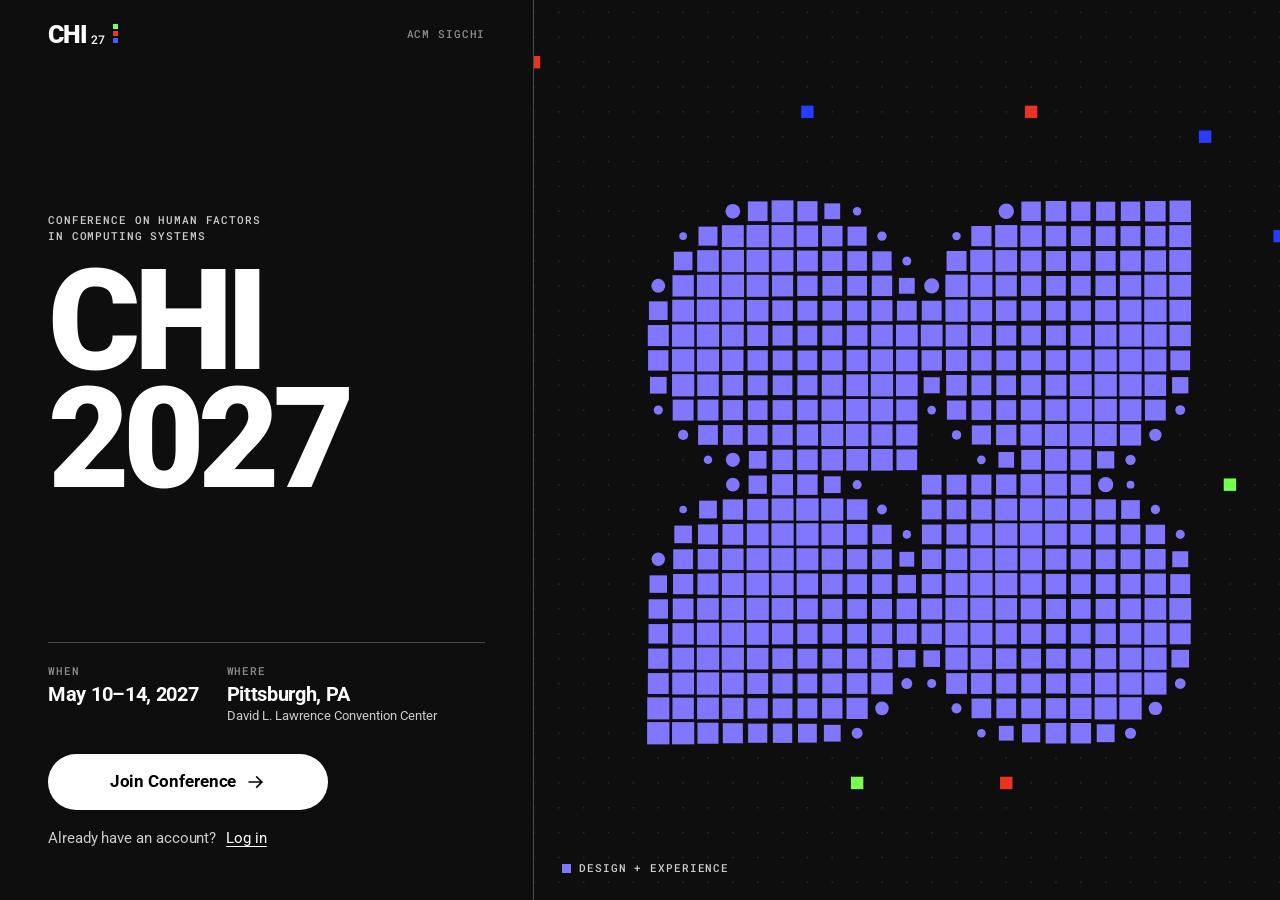
==== commit a8409443: "update" ====
--- a/index.html
+++ b/index.html
@@ -1,23 +1,27 @@
 <!doctype html>
 <html lang="en">
 <head>
-  <meta charset="utf-8">
-  <meta name="viewport" content="width=device-width, initial-scale=1, viewport-fit=cover">
-  <meta name="theme-color" content="#f5f5f7">
-  <meta name="description" content="A grayscale, interactive CHI conference companion prototype.">
-  <title>CHI Together — A little more connected.</title>
-  <link rel="stylesheet" href="styles.css">
-  <link rel="stylesheet" href="luma.css">
-  <link rel="stylesheet" href="wireframe.css">
-  <link rel="stylesheet" href="mobile.css">
-  <link rel="stylesheet" href="planc.css">
-  <link rel="stylesheet" href="crowd-map.css">
-  <link rel="stylesheet" href="create.css">
+<meta charset="utf-8">
+<meta name="viewport" content="width=device-width, initial-scale=1, viewport-fit=cover">
+<meta name="theme-color" content="#0e0e0e">
+<meta name="color-scheme" content="dark">
+<title>CHI 2027 — Pittsburgh, May 10–14</title>
+<link rel="preconnect" href="https://fonts.googleapis.com">
+<link rel="preconnect" href="https://fonts.gstatic.com" crossorigin>
+<link href="https://fonts.googleapis.com/css2?family=Roboto:wght@400;500;700;900&family=Roboto+Mono:wght@400;500&display=swap" rel="stylesheet">
+<link rel="stylesheet" href="css/styles.css">
 </head>
 <body>
-  <div id="app"></div>
-  <dialog id="sheet" aria-label="Activity information"></dialog>
-  <div id="toast" role="status" aria-live="polite"></div>
-  <script type="module" src="app.js"></script>
+<div id="frame">
+  <main id="app" class="app"></main>
+  <div id="menu" class="menu" role="dialog" aria-modal="true" aria-label="Menu" hidden></div>
+  <div id="sheet" class="sheet" hidden></div>
+  <div id="toast" class="toast" role="status" aria-live="polite"></div>
+</div>
+<script src="js/icons.js"></script>
+<script src="js/data.js"></script>
+<script src="js/fx.js"></script>
+<script src="js/app.js"></script>
+<script src="js/map.js"></script>
 </body>
 </html>
--- a/css/styles.css
+++ b/css/styles.css
@@ -0,0 +1,831 @@
+/* CHI 2027 — mobile web prototype
+   Black ground, white type, three brand colours. Roboto throughout. */
+
+:root {
+  --bg: #0e0e0e;
+  --surface: #1e1e1e;      /* brand black */
+  --surface-2: #272727;
+  --line: #2e2e2e;
+  --line-2: #4a4a4a;
+  --text: #fff;
+  --text-2: #ccc;          /* brand grey */
+  --muted: #8c8c8c;
+  --g: #76ff4f;            /* communities */
+  --r: #eb3323;            /* new methods */
+  --b: #0000ff;            /* human behaviors */
+  --b-lit: #4a5cff;        /* blue, lifted for small marks on black */
+  --sans: 'Roboto', system-ui, -apple-system, 'Helvetica Neue', Arial, sans-serif;
+  --mono: 'Roboto Mono', ui-monospace, 'SF Mono', Menlo, Consolas, monospace;
+  --pad: 20px;
+  --ease: cubic-bezier(.2, .8, .2, 1);
+  --spring: cubic-bezier(.34, 1.56, .64, 1);
+  --safe-b: env(safe-area-inset-bottom, 0px);
+}
+
+* { box-sizing: border-box; }
+html, body { height: 100%; margin: 0; background: #000; color: var(--text); overflow: hidden; }
+body { font: 400 16px/1.5 var(--sans); -webkit-font-smoothing: antialiased; -moz-osx-font-smoothing: grayscale; -webkit-tap-highlight-color: transparent; }
+button, input { font: inherit; color: inherit; }
+button { cursor: pointer; background: none; border: 0; padding: 0; text-align: inherit; }
+a { color: inherit; }
+h1, h2, h3, p, ul, ol, dl, dd { margin: 0; padding: 0; }
+ul, ol { list-style: none; }
+[hidden] { display: none !important; }
+:focus-visible { outline: 2px solid #fff; outline-offset: 2px; }
+::selection { background: var(--g); color: #000; }
+
+/* ---------- frame ---------- */
+/* One layout, three tiers: phone (base) · tablet ≥760px · desktop ≥1100px. The responsive rules are at the end of this file. */
+#frame { position: relative; height: 100vh; height: 100dvh; margin: 0 auto; background: var(--bg); overflow: hidden; }
+.app { position: absolute; inset: 0; overflow-y: auto; overflow-x: hidden; overscroll-behavior: contain; scrollbar-width: none; }
+.app::-webkit-scrollbar { display: none; }
+
+/* ---------- type ---------- */
+.mono { font: 500 11px/1.45 var(--mono); letter-spacing: .08em; text-transform: uppercase; color: var(--text-2); }
+.dim { color: var(--muted); }
+.display { font-weight: 900; font-size: clamp(40px, 12.5vw, 54px); line-height: .94; letter-spacing: -.035em; text-wrap: balance; }
+.lede { font-size: 19px; line-height: 1.38; color: #fff; text-wrap: pretty; }
+.hint { font-size: 14px; line-height: 1.45; color: var(--muted); margin-top: 18px; }
+.link { color: #fff; text-decoration: underline; text-underline-offset: 3px; font-size: 14px; }
+.err { color: #ff7a6e; font-size: 14px; min-height: 0; margin-top: 8px; }
+.err:empty { display: none; }
+.g { width: 20px; height: 20px; flex: none; stroke-linecap: square; }
+.ico { display: block; width: 100%; height: 100%; }
+
+/* ---------- motion ---------- */
+@keyframes rise { from { opacity: 0; transform: translateY(14px); } to { opacity: 1; transform: none; } }
+@keyframes slideR { from { opacity: 0; transform: translateX(28px); } to { opacity: 1; transform: none; } }
+@keyframes slideL { from { opacity: 0; transform: translateX(-28px); } to { opacity: 1; transform: none; } }
+@keyframes pop { 0% { transform: scale(.7); } 60% { transform: scale(1.18); } 100% { transform: scale(1); } }
+.rise { animation: rise .5s var(--ease) both; animation-delay: calc(var(--i, 0) * 45ms); }
+.stagger > * { animation: rise .55s var(--ease) both; }
+.stagger > :nth-child(2) { animation-delay: 50ms; } .stagger > :nth-child(3) { animation-delay: 100ms; }
+.stagger > :nth-child(4) { animation-delay: 150ms; } .stagger > :nth-child(5) { animation-delay: 200ms; }
+.stagger > :nth-child(6) { animation-delay: 250ms; } .stagger > :nth-child(n+7) { animation-delay: 300ms; }
+.stagger.from-right > * { animation-name: slideR; }
+.stagger.from-left > * { animation-name: slideL; }
+@media (prefers-reduced-motion: reduce) {
+  *, *::before, *::after { animation-duration: .01ms !important; animation-delay: 0s !important; transition-duration: .01ms !important; }
+}
+
+/* ---------- buttons ---------- */
+.btn { display: inline-flex; align-items: center; justify-content: center; gap: 10px; min-height: 56px; padding: 0 26px; border-radius: 999px; font-weight: 700; font-size: 17px; letter-spacing: -.005em; white-space: nowrap; transition: transform .2s var(--spring), background .2s, color .2s, border-color .2s, opacity .2s; }
+.btn:active { transform: scale(.97); }
+.btn--primary { background: #fff; color: #000; }
+.btn--primary .g { transition: transform .3s var(--spring); }
+.btn--primary:hover .g { transform: translateX(4px); }
+.btn--primary:disabled { background: #333; color: #777; cursor: not-allowed; }
+.btn--primary.is-on { background: var(--g); }
+.btn--ghost { border: 1px solid var(--line-2); color: #fff; }
+.btn--ghost:hover { border-color: #fff; }
+.btn--text { min-height: 44px; font-weight: 400; font-size: 15px; color: var(--text-2); }
+.btn--text u { color: #fff; text-underline-offset: 3px; }
+.btn--sm { min-height: 44px; padding: 0 18px; font-size: 14px; }
+.btn--sm .g { width: 16px; height: 16px; }
+.iconbtn { width: 44px; height: 44px; display: grid; place-items: center; border-radius: 50%; margin-left: -10px; }
+.iconbtn:hover { background: var(--surface); }
+
+.tag { display: inline-block; font: 500 10px/1 var(--mono); letter-spacing: .08em; text-transform: uppercase; padding: 5px 7px; border: 1px solid var(--line-2); color: var(--text-2); margin: 8px 6px 0 0; }
+.tag--solid { background: #fff; color: #000; border-color: #fff; }
+.tag--c { background: var(--c); color: var(--on, #000); border-color: var(--c); margin: 0; }
+
+/* ---------- top bar ---------- */
+.bar { position: sticky; top: 0; z-index: 20; display: flex; align-items: center; justify-content: space-between; height: 60px; padding: 0 var(--pad); background: rgba(14, 14, 14, .88); -webkit-backdrop-filter: blur(12px); backdrop-filter: blur(12px); border-bottom: 1px solid var(--line); }
+.bar--clear { background: none; -webkit-backdrop-filter: none; backdrop-filter: none; border-color: transparent; }
+.bar--float { position: absolute; left: 0; right: 0; background: linear-gradient(#0e0e0e 30%, transparent); -webkit-backdrop-filter: none; backdrop-filter: none; border: 0; height: 64px; z-index: 30; pointer-events: none; }
+.bar--float > * { pointer-events: auto; }
+.logo { display: inline-flex; align-items: flex-end; gap: 4px; text-decoration: none; line-height: 1; height: 24px; }
+.logo b { font-weight: 900; font-size: 25px; letter-spacing: -.04em; line-height: .88; }
+.logo span { font: 500 12px/1 var(--mono); letter-spacing: .04em; padding-bottom: 1px; }
+.logo i { display: grid; gap: 2px; margin-left: 3px; align-self: center; }
+.logo s { width: 5px; height: 5px; display: block; }
+.logo s:nth-child(1) { background: var(--g); } .logo s:nth-child(2) { background: var(--r); } .logo s:nth-child(3) { background: var(--b-lit); }
+.burger { width: 44px; height: 44px; margin-right: -10px; display: grid; place-content: center; gap: 7px; }
+.burger i { display: block; width: 24px; height: 2px; background: #fff; transition: transform .35s var(--ease); }
+.burger:hover i:first-child { transform: translateX(-3px); }
+.burger:hover i:last-child { transform: translateX(3px); }
+.burger.is-open i:first-child { transform: translateY(4.5px) rotate(45deg); }
+.burger.is-open i:last-child { transform: translateY(-4.5px) rotate(-45deg); }
+
+.sec-h { display: flex; align-items: baseline; gap: 12px; padding: 44px var(--pad) 16px; }
+.sec-h h2 { font-size: 26px; font-weight: 900; letter-spacing: -.025em; line-height: 1.05; flex: 1; }
+.sec-h .mono { color: var(--muted); }
+
+/* ---------- shared bits ---------- */
+.field { display: block; margin-top: 26px; }
+.field input { display: block; width: 100%; background: none; border: 0; border-bottom: 1px solid var(--line-2); border-radius: 0; padding: 8px 0 12px; font-size: 22px; font-weight: 500; letter-spacing: -.01em; outline: none; transition: border-color .2s; }
+.field input::placeholder { color: #5a5a5a; font-weight: 400; }
+.field input:focus { border-color: #fff; }
+
+.kv { display: grid; grid-template-columns: 1fr 1fr; gap: 14px 16px; margin-top: 16px; }
+.kv dt { font: 500 10px/1.4 var(--mono); letter-spacing: .08em; text-transform: uppercase; color: var(--muted); margin-bottom: 3px; }
+.kv dd { font-size: 15px; line-height: 1.35; }
+.kv__wide { grid-column: 1 / -1; }
+.kv--stack { grid-template-columns: 1fr; padding: 0 var(--pad); margin-bottom: 20px; }
+
+.mix__bar { display: flex; height: 14px; gap: 2px; }
+.mix__bar span { min-width: 2px; transition: flex .35s var(--ease); }
+.mix__legend { display: flex; flex-wrap: wrap; gap: 6px 16px; margin-top: 10px; font-size: 13px; color: var(--text-2); }
+.mix__legend li { display: flex; align-items: center; gap: 6px; }
+.mix__legend i { width: 9px; height: 9px; }
+.mix__legend b { color: #fff; font: 500 12px var(--mono); }
+
+.days { display: grid; grid-template-columns: repeat(5, 1fr); gap: 6px; padding: 0 var(--pad); }
+.day { position: relative; display: grid; justify-items: center; gap: 2px; padding: 10px 0 9px; border: 1px solid var(--line); transition: background .25s, color .25s, border-color .25s; }
+.day b { font-size: 22px; font-weight: 900; line-height: 1; letter-spacing: -.02em; }
+.day .mono { color: var(--muted); font-size: 10px; }
+.day.is-on { background: #fff; color: #000; border-color: #fff; }
+.day.is-on .mono { color: #000; }
+.day.is-empty:not(.is-on) b { color: #555; }
+.day i { position: absolute; top: -6px; right: -4px; min-width: 18px; height: 18px; padding: 0 4px; background: var(--g); color: #000; font: 500 10px/18px var(--mono); text-align: center; font-style: normal; }
+
+.fchips { display: flex; gap: 8px; overflow-x: auto; padding: 14px var(--pad); scrollbar-width: none; scroll-padding: 0 var(--pad); }
+.fchips::-webkit-scrollbar { display: none; }
+.fchip { flex: none; display: inline-flex; align-items: center; gap: 8px; height: 40px; padding: 0 14px; border: 1px solid var(--line-2); border-radius: 999px; font-size: 14px; font-weight: 500; white-space: nowrap; background: var(--bg); transition: background .2s, color .2s, border-color .2s; }
+.fchip .ico { width: 16px; height: 16px; color: var(--c); transition: color .2s; }
+.fchip.is-on { background: var(--c, #fff); border-color: var(--c, #fff); color: #000; }
+.fchip.is-on .ico { color: #000; }
+.fchip--x { height: 28px; padding: 0 6px 0 10px; font: 500 10px var(--mono); letter-spacing: .06em; text-transform: uppercase; gap: 4px; }
+.fchip--x .g { width: 14px; height: 14px; }
+
+.empty { margin: 16px var(--pad); padding: 30px 20px; border: 1px dashed var(--line-2); display: grid; justify-items: center; gap: 14px; text-align: center; color: var(--text-2); }
+.empty__px { display: flex; gap: 4px; }
+.empty__px i { width: 10px; height: 10px; }
+.empty__px i:nth-child(1) { background: var(--g); } .empty__px i:nth-child(2) { background: var(--r); } .empty__px i:nth-child(3) { background: var(--b-lit); }
+
+/* add-to-schedule */
+.add { position: relative; flex: none; width: 44px; height: 44px; border-radius: 50%; border: 1px solid var(--line-2); display: grid; place-items: center; color: #fff; background: var(--bg); transition: background .25s, border-color .25s, color .25s; }
+.add:hover { border-color: #fff; }
+.add .g { position: absolute; transition: transform .35s var(--spring), opacity .2s; }
+.add .g-check { transform: scale(0) rotate(-45deg); opacity: 0; }
+.add.is-on { background: var(--g); border-color: var(--g); color: #000; }
+.add.is-on .g-plus { transform: rotate(90deg) scale(0); opacity: 0; }
+.add.is-on .g-check { transform: none; opacity: 1; }
+.add.pop { animation: pop .4s var(--ease); }
+.add--locked { background: #fff; border-color: #fff; color: #000; }
+.add--locked .g { position: static; width: 16px; height: 16px; }
+
+/* event row */
+.ev { display: grid; grid-template-columns: 44px 1fr 44px; gap: 14px; align-items: start; padding: 16px 0; border-bottom: 1px solid var(--line); cursor: pointer; }
+.ev__ico { width: 44px; height: 44px; padding: 10px; background: var(--surface); color: var(--c); transition: background .25s, color .25s; }
+.ev:hover .ev__ico { background: var(--c); color: #000; }
+.ev__meta { display: flex; gap: 10px; color: var(--muted); }
+.ev__meta span:first-child { color: var(--c); }
+.ev h3 { font-size: 18px; font-weight: 700; line-height: 1.2; letter-spacing: -.01em; margin: 4px 0 3px; text-wrap: balance; }
+.ev__where { font-size: 14px; color: var(--text-2); }
+
+/* ---------- toast ---------- */
+.toast { position: absolute; left: 16px; right: 16px; bottom: calc(18px + var(--safe-b)); z-index: 80; display: flex; align-items: center; justify-content: space-between; gap: 12px; padding: 13px 16px; background: #fff; color: #000; font-size: 14px; font-weight: 500; line-height: 1.3; opacity: 0; transform: translateY(16px); pointer-events: none; transition: opacity .25s, transform .35s var(--spring); }
+.toast.is-on { opacity: 1; transform: none; pointer-events: auto; }
+.toast button { font-weight: 700; text-decoration: underline; text-underline-offset: 3px; padding: 6px 0 6px 8px; }
+
+/* ---------- sheet ---------- */
+.sheet { position: absolute; inset: 0; z-index: 50; }
+.sheet__scrim { position: absolute; inset: 0; background: rgba(0, 0, 0, .66); opacity: 0; transition: opacity .3s; }
+.sheet__panel { position: absolute; left: 0; right: 0; bottom: 0; max-height: 88%; overflow-y: auto; background: #161616; border-top: 1px solid var(--line-2); padding: 26px var(--pad) calc(26px + var(--safe-b)); transform: translateY(102%); transition: transform .42s var(--ease); }
+.sheet__panel::before { content: ''; position: absolute; top: 8px; left: 50%; width: 36px; height: 3px; margin-left: -18px; background: #555; }
+.sheet.is-on .sheet__scrim { opacity: 1; }
+.sheet.is-on .sheet__panel { transform: none; }
+.sheet__x { position: absolute; top: 14px; right: 12px; margin: 0; }
+.evd__top { display: flex; align-items: center; gap: 14px; padding-right: 44px; }
+.evd__ico { width: 56px; height: 56px; padding: 12px; background: var(--c); color: #000; flex: none; }
+.evd__top .mono span { color: var(--c); }
+.evd h2 { font-size: 28px; font-weight: 900; line-height: 1.05; letter-spacing: -.025em; margin: 18px 0 4px; text-wrap: balance; }
+.evd__blurb { font-size: 16px; color: var(--text-2); margin-top: 12px; }
+.evd .kv { padding: 16px 0; margin-top: 18px; border-top: 1px solid var(--line); border-bottom: 1px solid var(--line); }
+.evd__actions { display: grid; gap: 10px; margin-top: 20px; }
+
+/* ---------- menu ---------- */
+.menu { position: absolute; inset: 0; z-index: 60; background: var(--bg); display: flex; flex-direction: column; clip-path: circle(0 at calc(100% - 32px) 30px); transition: clip-path .55s var(--ease); }
+.menu.is-on { clip-path: circle(150% at calc(100% - 32px) 30px); }
+.menu__top { display: flex; align-items: center; justify-content: space-between; height: 60px; padding: 0 var(--pad); flex: none; }
+.menu__nav { flex: 1; display: flex; flex-direction: column; justify-content: center; padding: 0 var(--pad); }
+.menu__nav a { display: flex; align-items: baseline; gap: 14px; padding: 9px 0; text-decoration: none; border-bottom: 1px solid var(--line); opacity: 0; transform: translateY(18px); transition: opacity .4s, transform .55s var(--ease), color .2s; transition-delay: calc(var(--i) * 45ms + 120ms); }
+.menu.is-on .menu__nav a, .menu.is-on .menu__foot { opacity: 1; transform: none; }
+.menu__nav b { font-size: clamp(36px, 11.5vw, 48px); font-weight: 900; letter-spacing: -.035em; line-height: 1.08; flex: 1; transition: transform .3s var(--ease); }
+.menu__nav a:hover b { transform: translateX(8px); }
+.menu__nav .mono { color: var(--muted); width: 22px; }
+.menu__nav a.is-cur b { -webkit-text-stroke: 3px #fff; color: var(--bg); paint-order: stroke fill; }
+.menu__nav em { font: 500 11px/22px var(--mono); min-width: 22px; height: 22px; text-align: center; background: var(--g); color: #000; align-self: center; }
+.menu__foot { padding: 20px var(--pad) calc(24px + var(--safe-b)); display: grid; gap: 12px; font-size: 14px; color: var(--text-2); opacity: 0; transform: translateY(18px); transition: opacity .4s, transform .55s var(--ease); transition-delay: 400ms; }
+.menu__foot b { color: #fff; }
+.menu__foot div { display: flex; gap: 6px; align-items: center; flex-wrap: wrap; }
+
+/* ======================================================================
+   Landing
+   ====================================================================== */
+.landing { position: relative; min-height: 100%; display: flex; flex-direction: column; }
+.landing__stage { position: relative; flex: 1; min-height: 300px; }
+.pix { position: absolute; inset: 0; width: 100%; height: 100%; touch-action: pan-y; }
+.landing__title { position: absolute; z-index: 2; top: 64px; left: var(--pad); right: var(--pad); pointer-events: none; mix-blend-mode: difference; }
+.landing__title h1 { font-weight: 900; font-size: clamp(64px, 21vw, 92px); line-height: .84; letter-spacing: -.05em; margin-top: 10px; animation: rise .8s var(--ease) both; }
+.landing__title .mono { animation: rise .8s var(--ease) both; }
+.landing__now { position: absolute; left: var(--pad); bottom: 10px; display: flex; align-items: center; gap: 8px; pointer-events: none; }
+.landing__now i { width: 9px; height: 9px; transition: background .4s; }
+@keyframes flipin { from { opacity: 0; transform: translateY(6px); } to { opacity: 1; transform: none; } }
+.landing__now .flip { display: inline-block; animation: flipin .4s var(--ease) both; }
+.landing__foot { padding: 0 var(--pad) calc(14px + var(--safe-b)); display: grid; gap: 6px; }
+.facts { display: grid; grid-template-columns: auto 1fr; gap: 0 28px; padding: 14px 0 16px; border-top: 1px solid var(--line-2); }
+.facts dt { color: var(--muted); margin-bottom: 4px; }
+.facts dd { font-size: 20px; font-weight: 700; letter-spacing: -.015em; line-height: 1.15; }
+.facts small { display: block; font-size: 13px; font-weight: 400; color: var(--text-2); letter-spacing: 0; margin-top: 3px; }
+.landing__foot .btn { width: 100%; }
+
+/* ======================================================================
+   Join
+   ====================================================================== */
+.join { min-height: 100%; display: flex; flex-direction: column; padding-bottom: calc(20px + var(--safe-b)); }
+.join .display { padding: 6px var(--pad) 22px; }
+.role { position: relative; display: grid; gap: 4px; margin: 0 var(--pad) 10px; padding: 16px 18px 18px; border: 1px solid var(--line-2); flex: 1; align-content: end; overflow: hidden; transition: border-color .25s, color .3s, transform .2s var(--spring); isolation: isolate; }
+.role::before { content: ''; position: absolute; inset: 0; background: var(--c); transform: scaleY(0); transform-origin: bottom; transition: transform .35s var(--ease); z-index: -1; }
+.role:hover { border-color: var(--c); }
+.role:active { transform: scale(.985); }
+.role.is-picked { color: #000; border-color: var(--c); }
+.role.is-picked::before { transform: none; }
+.role.is-picked .mono, .role.is-picked .role__line { color: #000; }
+.role .mono { position: absolute; top: 16px; left: 18px; }
+.role .mono::before { content: ''; display: inline-block; width: 8px; height: 8px; background: var(--c); margin-right: 8px; }
+.role.is-picked .mono::before { background: #000; }
+.role b { font-size: 27px; font-weight: 900; letter-spacing: -.03em; line-height: 1.05; margin-top: 44px; }
+.role__line { font-size: 15px; line-height: 1.35; color: var(--text-2); max-width: 26ch; }
+.role__go { position: absolute; right: 16px; bottom: 16px; width: 40px; height: 40px; border-radius: 50%; border: 1px solid currentColor; display: grid; place-items: center; transition: transform .3s var(--spring); }
+.role:hover .role__go { transform: translateX(4px); }
+.role__glyph { position: absolute; top: 16px; right: 18px; display: flex; }
+.role__glyph i { width: 34px; height: 34px; background: var(--c); transition: transform .5s var(--spring), background .3s; }
+.role__glyph .ci { border-radius: 50%; }
+.role__glyph .ci--o { background: none; box-shadow: inset 0 0 0 3px var(--c); margin-left: -10px; }
+.role:hover .role__glyph .sq { transform: rotate(90deg); }
+.role:hover .role__glyph .ci:last-child { transform: translateX(6px); }
+.role.is-picked .role__glyph i { background: #000; }
+.role.is-picked .role__glyph .ci--o { background: none; box-shadow: inset 0 0 0 3px #000; }
+.role--slim { flex: 0 0 auto; }
+.role--slim b { font-size: 20px; margin-top: 26px; }
+
+/* ======================================================================
+   Setup
+   ====================================================================== */
+.setup { min-height: 100%; display: flex; flex-direction: column; }
+.prog { display: grid; grid-template-columns: repeat(4, 1fr); gap: 4px; padding: 0 var(--pad); }
+.prog i { height: 5px; background: var(--line); transition: background .4s; }
+.prog i.is-on:nth-child(1) { background: var(--g); } .prog i.is-on:nth-child(2) { background: var(--r); }
+.prog i.is-on:nth-child(3) { background: var(--b-lit); } .prog i.is-on:nth-child(4) { background: #fff; }
+.setup__body { flex: 1; padding: 26px var(--pad) 16px; }
+.setup__body .lede { margin-top: 12px; color: var(--text-2); font-size: 17px; }
+.setup__foot { position: sticky; bottom: 0; padding: 14px var(--pad) calc(18px + var(--safe-b)); background: linear-gradient(transparent, var(--bg) 26%); }
+.setup__foot .btn { width: 100%; }
+.match { display: flex; gap: 12px; align-items: flex-start; margin-top: 18px; padding: 14px; background: var(--g); color: #000; font-size: 14px; line-height: 1.4; animation: rise .4s var(--ease) both; }
+.match > span:first-child { width: 22px; height: 22px; background: #000; color: var(--g); display: grid; place-items: center; flex: none; }
+.match .g { width: 14px; height: 14px; }
+
+.opts { margin-top: 22px; border-top: 1px solid var(--line); }
+.opt { display: grid; grid-template-columns: 30px 1fr auto; align-items: center; width: 100%; padding: 17px 0; border-bottom: 1px solid var(--line); animation: rise .5s var(--ease) both; animation-delay: calc(var(--i) * 45ms + 80ms); transition: padding .3s var(--ease); }
+.opt i { width: 16px; height: 16px; border: 1.5px solid #777; transition: background .2s, border-color .2s, transform .35s var(--spring); }
+.opt b { font-size: 20px; font-weight: 500; letter-spacing: -.01em; color: var(--text-2); transition: color .2s; }
+.opt .mono { color: var(--muted); opacity: 0; transition: opacity .2s; }
+.opt:hover b { color: #fff; }
+.opt.is-on { padding-left: 8px; }
+.opt.is-on i { background: var(--g); border-color: var(--g); transform: rotate(45deg); }
+.opt.is-on b { color: #fff; font-weight: 700; }
+.opt.is-on .mono { opacity: 1; }
+
+.tri { position: relative; width: min(100%, 340px); aspect-ratio: 1 / .96; margin: 10px auto 14px; touch-action: none; user-select: none; -webkit-user-select: none; }
+.tri__fill, .tri__grain { position: absolute; inset: 0; clip-path: polygon(50% 16%, 10% 84%, 90% 84%); }
+.tri__fill { background:
+  radial-gradient(circle at 50% 16%, var(--g), transparent 58%),
+  radial-gradient(circle at 10% 84%, var(--r), transparent 58%),
+  radial-gradient(circle at 90% 84%, var(--b), transparent 58%), #131313; }
+.tri__grain { background: radial-gradient(circle, rgba(0, 0, 0, .6) 1.1px, transparent 1.7px) 0 0 / 7px 7px; }
+.tri__v { position: absolute; display: grid; gap: 1px; padding: 4px 0; }
+.tri__v b { font-size: 14px; font-weight: 700; display: flex; align-items: center; gap: 6px; }
+.tri__v b::before { content: ''; width: 9px; height: 9px; flex: none; }
+.tri__v .mono { color: var(--muted); }
+.tri__v--g { top: 0; left: 50%; transform: translateX(-50%); justify-items: center; } .tri__v--g b::before { background: var(--g); }
+.tri__v--r { left: 0; bottom: 0; } .tri__v--r b::before { background: var(--r); }
+.tri__v--b { right: 0; bottom: 0; justify-items: end; } .tri__v--b b::before { background: var(--b-lit); }
+.tri__puck { position: absolute; width: 44px; height: 44px; margin: -22px 0 0 -22px; border-radius: 50%; border: 3px solid #fff; box-shadow: 0 0 0 1px #000, 0 8px 22px rgba(0, 0, 0, .6); cursor: grab; transition: transform .25s var(--spring); }
+.tri__puck.is-drag { transform: scale(1.2); cursor: grabbing; }
+.tri__puck.is-snap { transition: left .4s var(--ease), top .4s var(--ease), background .4s; }
+
+.chips { display: flex; flex-wrap: wrap; gap: 8px; margin-top: 22px; }
+.chip { height: 44px; padding: 0 16px; border: 1px solid var(--line-2); border-radius: 999px; font-size: 15px; font-weight: 500; animation: rise .45s var(--ease) both; animation-delay: calc(var(--i) * 18ms + 60ms); transition: background .2s, color .2s, border-color .2s, opacity .2s, transform .25s var(--spring); }
+.chip:active { transform: scale(.94); }
+.chip:hover { border-color: #fff; }
+.chip.is-on { background: #fff; color: #000; border-color: #fff; }
+.chip:disabled { opacity: .3; cursor: default; }
+#topicn { color: var(--g); margin-left: 6px; }
+
+/* ======================================================================
+   Icon reveal
+   ====================================================================== */
+.reveal { min-height: 100%; display: flex; flex-direction: column; background: radial-gradient(120% 60% at 50% 34%, color-mix(in srgb, var(--c, #fff) 13%, transparent), transparent 70%); }
+.reveal > .lede { padding: 80px var(--pad) 20px; }
+.reveal__kicker { text-align: center; padding: 4px var(--pad) 0; min-height: 20px; }
+.reveal__stage { position: relative; display: block; width: min(68vw, 290px, 40vh); aspect-ratio: 1; margin: 22px auto 26px; }
+.reveal__stage canvas, .reveal__svg { position: absolute; inset: 0; width: 100%; height: 100%; }
+.reveal__svg { color: var(--c); opacity: 0; transform: scale(.985); transition: opacity .3s, transform .6s var(--spring); }
+.reveal__stage canvas { transition: opacity .35s .1s; }
+.is-done .reveal__svg { opacity: 1; transform: none; }
+.is-done .reveal__stage canvas { opacity: 0; }
+.reveal__stage:active .reveal__svg { transform: scale(.95) rotate(-4deg); }
+.reveal__main, .reveal__second, .reveal__mix, .reveal__foot { opacity: 0; transform: translateY(14px); transition: opacity .5s, transform .6s var(--ease); }
+.is-done .reveal__main, .is-done .reveal__second, .is-done .reveal__mix, .is-done .reveal__foot { opacity: 1; transform: none; }
+.is-done .reveal__main { transition-delay: .15s; } .is-done .reveal__second { transition-delay: .95s; }
+.is-done .reveal__mix { transition-delay: 1.35s; } .is-done .reveal__foot { transition-delay: 1.6s; }
+.reveal__main { padding: 0 var(--pad); text-align: center; }
+.reveal__main h1 { font-size: clamp(32px, 9.6vw, 42px); font-weight: 900; line-height: 1; letter-spacing: -.035em; margin-top: 6px; color: var(--c); text-wrap: balance; }
+.reveal__second { display: flex; align-items: center; gap: 14px; margin: 20px var(--pad) 0; padding: 12px 14px; border: 1px solid var(--line-2); }
+.reveal__ico2 { width: 46px; height: 46px; flex: none; color: var(--c2); }
+@keyframes pxwipe { from { clip-path: inset(0 0 100% 0); } to { clip-path: inset(0); } }
+.is-done .reveal__ico2 { animation: pxwipe .6s steps(6) 1.05s both; }
+.reveal__second h2 { font-size: 20px; font-weight: 700; letter-spacing: -.015em; line-height: 1.15; }
+.reveal__mix { padding: 18px var(--pad) 0; }
+.reveal__foot { margin-top: auto; padding: 22px var(--pad) calc(14px + var(--safe-b)); display: grid; gap: 4px; }
+
+/* ======================================================================
+   Login
+   ====================================================================== */
+.login { min-height: 100%; display: flex; flex-direction: column; }
+.login .display { padding: 6px var(--pad) 4px; }
+.login form { flex: 1; display: flex; flex-direction: column; padding: 0 var(--pad) calc(18px + var(--safe-b)); }
+.login__foot { margin-top: auto; padding-top: 28px; display: grid; gap: 10px; }
+
+/* ======================================================================
+   Dashboard
+   ====================================================================== */
+.dash { padding-bottom: 40px; }
+.dash__side .sec-h { padding-top: 26px; }
+.badge { position: relative; margin: 0 var(--pad); padding: 30px 18px 18px; background: var(--c); color: var(--on); overflow: hidden; animation: rise .6s var(--ease) both; }
+.badge::before { content: ''; position: absolute; top: 10px; left: 50%; width: 46px; height: 9px; margin-left: -23px; border-radius: 9px; background: var(--bg); }
+.badge__row { display: flex; justify-content: space-between; color: inherit; }
+.badge__icon { width: 62%; aspect-ratio: 1; margin: 22px 0 22px auto; margin-right: -9%; transition: transform .7s var(--spring); }
+.badge:active .badge__icon { transform: rotate(90deg); }
+.badge h3 { font-size: clamp(34px, 10.5vw, 44px); font-weight: 900; line-height: .95; letter-spacing: -.04em; text-wrap: balance; }
+.badge__sub { font-size: 14px; margin-top: 8px; opacity: .8; overflow-wrap: anywhere; }
+.badge__ints { display: grid; grid-template-columns: 1fr 1fr; gap: 6px; margin-top: 18px; }
+.int { display: flex; align-items: center; gap: 10px; padding: 10px; background: #000; color: #fff; font-size: 13px; font-weight: 500; line-height: 1.2; }
+.int .ico { width: 26px; height: 26px; flex: none; }
+.int--1 .ico { color: var(--c); } .int--2 .ico { color: var(--c2); }
+.int small { display: block; font-size: 9px; color: var(--muted); margin-bottom: 2px; }
+.dash__mix { padding: 16px var(--pad) 0; }
+.dash__actions { display: flex; flex-wrap: wrap; gap: 8px; padding: 16px var(--pad) 0; align-items: center; }
+.guestcard, .linkcard { margin: 0 var(--pad); padding: 20px; border: 1px solid var(--line-2); display: grid; gap: 12px; }
+.guestcard h3 { font-size: 24px; font-weight: 900; letter-spacing: -.025em; line-height: 1.1; }
+.guestcard p, .linkcard p { font-size: 15px; color: var(--text-2); }
+.linkcard b { color: #fff; }
+.inline { display: flex; gap: 8px; }
+.inline input { flex: 1; min-width: 0; height: 44px; padding: 0 14px; background: var(--surface); border: 1px solid var(--line-2); border-radius: 999px; font-size: 16px; outline: none; }
+.inline input:focus { border-color: #fff; }
+
+.pres { margin: 0 var(--pad) 12px; padding: 16px; background: var(--surface); border-top: 4px solid var(--c); display: grid; gap: 4px; }
+.pres header { display: flex; justify-content: space-between; align-items: center; }
+.pres h3 { font-size: 21px; font-weight: 700; line-height: 1.18; letter-spacing: -.015em; margin-top: 12px; text-wrap: balance; }
+.pres details { margin: 16px 0 12px; border-top: 1px solid var(--line-2); border-bottom: 1px solid var(--line-2); }
+.pres summary { display: flex; justify-content: space-between; align-items: center; padding: 13px 0; font-weight: 700; font-size: 15px; cursor: pointer; list-style: none; }
+.pres summary::-webkit-details-marker { display: none; }
+.pres summary .mono { color: var(--c); }
+.checks { padding-bottom: 8px; }
+.checks label { display: grid; grid-template-columns: 22px 1fr; gap: 12px; padding: 8px 0; font-size: 14px; line-height: 1.4; color: var(--text-2); cursor: pointer; }
+.checks input { position: absolute; opacity: 0; pointer-events: none; }
+.checks i { width: 20px; height: 20px; border: 1.5px solid #777; display: grid; place-items: center; margin-top: 1px; transition: background .2s, border-color .2s; }
+.checks i .g { width: 14px; height: 14px; color: #000; transform: scale(0); transition: transform .3s var(--spring); }
+.checks input:checked + i { background: var(--g); border-color: var(--g); }
+.checks input:checked + i .g { transform: none; }
+.checks input:checked ~ span { color: var(--muted); text-decoration: line-through; }
+.checks input:focus-visible + i { outline: 2px solid #fff; outline-offset: 2px; }
+.pres .btn { justify-self: start; }
+
+.tl { padding: 14px var(--pad) 0; display: grid; gap: 8px; }
+.tl__item { display: grid; grid-template-columns: 50px 1fr auto; gap: 10px; align-items: start; }
+.tl__time { padding-top: 13px; color: var(--muted); display: grid; }
+.tl__time b { color: #fff; font-weight: 500; font-size: 13px; }
+.tl__card { padding: 12px 14px 14px; background: var(--surface); border-left: 4px solid var(--c); cursor: pointer; min-width: 0; }
+.tl__card h3 { font-size: 17px; font-weight: 700; line-height: 1.2; letter-spacing: -.01em; margin: 5px 0 6px; }
+.tl__card .mono { color: var(--muted); }
+.tl__card .tag { margin: 0; }
+.tl__where { display: flex; align-items: center; gap: 8px; font-size: 13px; color: var(--text-2); }
+.tl__where .ico { width: 14px; height: 14px; color: var(--c); flex: none; }
+.tl__clash { color: #ff9a8f !important; margin-top: 8px; }
+.tl__x { margin: 6px -8px 0 -6px; color: var(--muted); }
+.tl__x .g { width: 16px; height: 16px; }
+.is-mine .tl__card { background: #fff; color: #000; }
+.is-mine .tl__where { color: #333; }
+.is-mine .tl__card .tag--solid { background: #000; color: #fff; border-color: #000; }
+.is-mine { grid-template-columns: 50px 1fr; }
+
+.recs { display: flex; gap: 10px; overflow-x: auto; padding: 0 var(--pad) 6px; scroll-snap-type: x mandatory; scroll-padding: var(--pad); scrollbar-width: none; }
+.recs::-webkit-scrollbar { display: none; }
+.rec { position: relative; flex: 0 0 74%; max-width: 280px; min-height: 220px; padding: 14px 14px 64px; border: 1px solid var(--line-2); scroll-snap-align: start; cursor: pointer; transition: border-color .25s; }
+.rec:hover { border-color: var(--c); }
+.rec__top { display: flex; align-items: center; gap: 10px; }
+.rec__top .mono { color: var(--c); }
+.rec__ico { width: 40px; height: 40px; padding: 9px; background: var(--c); color: var(--on); }
+.rec h3 { font-size: 19px; font-weight: 700; line-height: 1.18; letter-spacing: -.015em; margin: 16px 0 10px; text-wrap: balance; }
+.rec__meta { color: var(--muted); }
+.rec .add { position: absolute; right: 14px; bottom: 14px; }
+.dash__end { text-align: center; padding: 44px var(--pad) 0; }
+
+/* ======================================================================
+   Home
+   ====================================================================== */
+.wall { display: grid; grid-template-columns: repeat(4, 1fr); }
+.tile { aspect-ratio: 1; display: grid; place-items: center; background: #141414; box-shadow: inset 0 0 0 .5px #000; color: var(--c); transition: background .5s var(--ease), color .3s; animation: rise .5s var(--ease) both; animation-delay: calc(var(--i) * 35ms); }
+.tile .ico { width: 54%; height: 54%; transition: transform .7s var(--spring); }
+.tile.is-inv { background: var(--c); color: #000; }
+.tile.is-inv .ico { transform: rotate(90deg); }
+.tile:active .ico { transform: scale(.8); }
+.hero__title { padding: 22px var(--pad) 26px; }
+.hero__title .mono { max-width: 30ch; }
+.hero__title h1 { font-weight: 900; font-size: clamp(54px, 17vw, 76px); line-height: .88; letter-spacing: -.05em; margin-top: 12px; }
+.hero__title h1 span { display: block; color: var(--bg); -webkit-text-stroke: 3px #fff; paint-order: stroke fill; }
+.when { display: grid; grid-template-columns: 1fr 1fr; border-top: 1px solid var(--line-2); border-bottom: 1px solid var(--line-2); }
+.when > div { padding: 18px var(--pad); }
+.when > div:nth-child(2) { border-left: 1px solid var(--line-2); }
+.when__big { font-size: 26px; font-weight: 900; letter-spacing: -.03em; line-height: 1.1; margin: 6px 0 4px; }
+.when .dim { font-size: 13px; line-height: 1.35; }
+.when__row { grid-column: 1 / -1; display: flex; align-items: center; justify-content: space-between; border-top: 1px solid var(--line-2); border-left: 0 !important; }
+.count { display: flex; align-items: center; gap: 10px; }
+.count b { font-size: 40px; font-weight: 900; letter-spacing: -.04em; line-height: 1; color: var(--g); }
+.about-s { padding: 0 var(--pad); display: grid; gap: 16px; justify-items: start; color: var(--text-2); }
+.about-s b { color: #fff; }
+.pillars { display: grid; gap: 0; width: 100%; border-top: 1px solid var(--line); }
+.pillars li { display: grid; grid-template-columns: 22px 1fr; gap: 2px 12px; padding: 12px 0; border-bottom: 1px solid var(--line); align-items: center; }
+.pillars i { width: 14px; height: 14px; }
+.pillars b { color: #fff; font-size: 17px; }
+.pillars span { grid-column: 2; font-size: 14px; color: var(--text-2); }
+.pillars--big { margin: 12px var(--pad) 0; width: auto; }
+.progs { border-top: 1px solid var(--line-2); margin: 0 var(--pad); }
+.prog-row { border-bottom: 1px solid var(--line-2); }
+.prog-row summary { display: grid; grid-template-columns: 30px 1fr auto 18px; align-items: center; gap: 6px; padding: 15px 0; cursor: pointer; list-style: none; }
+.prog-row summary::-webkit-details-marker { display: none; }
+.prog-row summary .mono { color: var(--muted); }
+.prog-row summary b { font-size: 22px; font-weight: 700; letter-spacing: -.02em; line-height: 1.15; transition: transform .3s var(--ease); }
+.prog-row summary:hover b { transform: translateX(6px); }
+.prog-row summary em { font-style: normal; color: var(--muted); padding-right: 6px; }
+.prog-row summary i { position: relative; width: 14px; height: 14px; }
+.prog-row summary i::before, .prog-row summary i::after { content: ''; position: absolute; left: 0; top: 6px; width: 14px; height: 2px; background: #fff; transition: transform .3s var(--ease); }
+.prog-row summary i::after { transform: rotate(90deg); }
+.prog-row[open] summary i::after { transform: rotate(0); }
+.prog-row[open] summary b { color: var(--g); }
+.prog-row > div { padding: 0 0 18px 36px; display: grid; gap: 12px; justify-items: start; color: var(--text-2); font-size: 15px; animation: rise .35s var(--ease) both; }
+.domains { display: grid; grid-template-columns: 1fr 1fr; gap: 6px; padding: 0 var(--pad); }
+.domain { display: flex; align-items: center; gap: 10px; padding: 12px; min-height: 60px; border: 1px solid var(--line-2); font-size: 14px; font-weight: 500; line-height: 1.2; transition: background .25s, color .25s, border-color .25s; }
+.domain .ico { width: 26px; height: 26px; flex: none; color: var(--c); transition: color .25s, transform .5s var(--spring); }
+.domain:hover, .domain:active { background: var(--c); border-color: var(--c); color: #000; }
+.domain:hover .ico, .domain:active .ico { color: #000; transform: rotate(90deg); }
+.foot { margin-top: 56px; padding: 28px var(--pad) calc(36px + var(--safe-b)); border-top: 1px solid var(--line-2); display: grid; gap: 18px; justify-items: start; font-size: 14px; color: var(--text-2); }
+.foot nav { display: flex; flex-wrap: wrap; gap: 6px 18px; }
+.foot nav a { color: #fff; text-underline-offset: 3px; padding: 4px 0; }
+
+/* ======================================================================
+   Events
+   ====================================================================== */
+.events .display { padding: 22px var(--pad) 18px; }
+.events__sum { display: flex; align-items: center; justify-content: space-between; padding: 6px var(--pad) 0; min-height: 34px; color: var(--muted); }
+.slot { display: grid; grid-template-columns: 50px 1fr; padding: 0 var(--pad); }
+.slot__t { padding-top: 19px; color: #fff; font-size: 13px; }
+.slot__items .ev:last-child { border-bottom: 0; }
+.slot + .slot { border-top: 1px solid var(--line-2); }
+
+/* ======================================================================
+   About
+   ====================================================================== */
+.about { padding-top: 0; }
+.about > .mono { padding: 22px var(--pad) 8px; }
+.about > .display { padding: 0 var(--pad) 22px; }
+.about > p { padding: 0 var(--pad); color: var(--text-2); margin-bottom: 14px; }
+.about > p.lede { color: #fff; }
+.about > p b { color: #fff; }
+.about > .btn { margin: 0 var(--pad); }
+.mixes { padding: 4px var(--pad) 0; border-top: 0; }
+.mixrow { display: grid; grid-template-columns: 34px 1fr; gap: 14px; align-items: center; width: 100%; padding: 12px 0; border-bottom: 1px solid var(--line); }
+.mixrow .ico { width: 34px; height: 34px; color: var(--c); transition: transform .5s var(--spring); }
+.mixrow:hover .ico { transform: rotate(90deg); }
+.mixrow b { display: block; font-size: 15px; font-weight: 500; margin-bottom: 7px; }
+.mixrow .mix__bar { height: 8px; }
+
+/* ======================================================================
+   Map
+   ====================================================================== */
+.app--map { overflow: hidden; }
+.map { position: absolute; inset: 0; overflow: hidden; }
+.seg { position: absolute; z-index: 25; top: 64px; left: 50%; transform: translateX(-50%); display: grid; grid-template-columns: 1fr 1fr; padding: 4px; background: var(--surface); border: 1px solid var(--line-2); border-radius: 999px; }
+.seg button { position: relative; z-index: 1; height: 36px; padding: 0 20px; font-size: 14px; font-weight: 700; text-align: center; color: var(--text-2); transition: color .25s; }
+.seg button.is-on { color: #000; }
+.seg i { position: absolute; top: 4px; bottom: 4px; left: 4px; width: calc(50% - 4px); background: #fff; border-radius: 999px; transition: transform .4s var(--ease); }
+.map[data-view="3d"] .seg i { transform: translateX(100%); }
+.m2d, .m3d { position: absolute; inset: 0; transition: opacity .4s, visibility .4s; }
+.map[data-view="2d"] .m3d, .map[data-view="3d"] .m2d { opacity: 0; visibility: hidden; pointer-events: none; }
+
+.m2d { touch-action: none; cursor: grab; user-select: none; -webkit-user-select: none; }
+.m2d.is-drag { cursor: grabbing; }
+#msvg { position: absolute; inset: 0; width: 100%; height: 100%; background: #232323; }
+.m-road { fill: #262626; }
+.m-block { fill: #161616; }
+.m-bldg { fill: #1c1c1c; }
+.m-river { fill: #07093a; }
+.m-waves line { stroke: #2b36c9; stroke-width: 2; stroke-dasharray: 26 34; opacity: .6; }
+.m-park { fill: #1d3a14; }
+.m-bridge line { stroke: #fffb7d; stroke-width: 15; }
+.m-bridge path { display: none; }
+.m-cc { fill: #303030; stroke: #fff; stroke-width: 2.5; }
+.m-ccgrid line { stroke: #444; stroke-width: 1.5; }
+.m-cclabel { fill: #fff; font: 700 26px var(--sans); letter-spacing: -.01em; paint-order: stroke; stroke: #303030; stroke-width: 10px; }
+.m-label { fill: #777; font: 500 19px var(--mono); letter-spacing: .1em; text-transform: uppercase; }
+.m-label--river { fill: #5560e8; }
+
+.marks { position: absolute; inset: 0; pointer-events: none; overflow: hidden; }
+.mark { position: absolute; left: 0; top: 0; width: 0; height: 0; pointer-events: none; transition: opacity .3s; }
+.mark > span { position: absolute; left: 0; top: 0; display: grid; place-items: center; pointer-events: auto; cursor: pointer; }
+.mark > em { position: absolute; top: 32px; left: 0; transform: translateX(-50%); font-style: normal; font-size: 12px; font-weight: 500; line-height: 1.15; text-align: center; white-space: nowrap; padding: 4px 8px; background: rgba(14, 14, 14, .9); pointer-events: none; transition: opacity .3s; }
+.mark--cluster > span { width: 54px; height: 54px; margin: -27px 0 0 -27px; border-radius: 50%; background: #0e0e0e; border: 1.5px solid var(--c); transition: transform .4s var(--spring), opacity .3s, background .25s; }
+.mark--cluster .ico { width: 26px; height: 26px; color: var(--c); transition: color .25s; }
+.mark--cluster b { position: absolute; top: -7px; right: -9px; min-width: 24px; height: 24px; padding: 0 5px; border-radius: 12px; background: #fff; color: #000; font: 500 11px/24px var(--mono); text-align: center; }
+.mark--cluster:hover > span { background: var(--c); }
+.mark--cluster:hover .ico { color: #000; }
+.is-zoomed .mark--cluster > span { transform: scale(.3); opacity: 0; pointer-events: none; }
+.is-zoomed .mark--cluster > em { opacity: 0; }
+.mark--dot > span { width: 20px; height: 20px; margin: -10px 0 0 -10px; border-radius: 50%; background: var(--c); border: 2.5px solid #0e0e0e; transform: scale(0); pointer-events: none; transition: transform .45s var(--spring), box-shadow .2s; transition-delay: 0s; }
+.mark--dot > span::before { content: ''; position: absolute; inset: -11px; }
+.is-zoomed .mark--dot > span { transform: scale(1); pointer-events: auto; transition-delay: var(--d); }
+.mark--dot.is-sel > span { box-shadow: 0 0 0 2px #fff; transform: scale(1.35); transition-delay: 0s; }
+.mark.is-dim { opacity: .14; }
+.mark--you > span { width: 40px; height: 40px; margin: -20px 0 0 -20px; border-radius: 50%; background: #fff; color: #000; pointer-events: none; }
+.mark--you > span::after { content: ''; position: absolute; inset: 0; border-radius: 50%; border: 1.5px solid #fff; animation: ping 2.2s var(--ease) infinite; }
+@keyframes ping { from { transform: scale(1); opacity: .9; } to { transform: scale(2.3); opacity: 0; } }
+.mark--you > em { top: 26px; }
+
+.map__status { position: absolute; top: 122px; left: 16px; display: flex; align-items: center; gap: 10px; padding: 5px 14px 5px 5px; background: var(--surface); border: 1px solid var(--line-2); border-radius: 999px; font-size: 13px; color: var(--text-2); }
+.map__status b { background: #fff; color: #000; padding: 6px 12px; border-radius: 999px; font-weight: 700; }
+.map__hint { position: absolute; top: 172px; left: 16px; padding: 5px 10px; background: rgba(14, 14, 14, .85); color: var(--text-2); pointer-events: none; }
+.map__ctl { position: absolute; top: 122px; right: 16px; display: grid; background: var(--surface); border: 1px solid var(--line-2); }
+.map__ctl button { width: 44px; height: 44px; display: grid; place-items: center; font-size: 24px; font-weight: 400; line-height: 1; transition: background .2s, color .2s; }
+.map__ctl button + button { border-top: 1px solid var(--line-2); }
+.map__ctl button:hover { background: #fff; color: #000; }
+.map__chips { position: absolute; left: 0; right: 0; bottom: calc(8px + var(--safe-b)); touch-action: pan-x; }
+.map__card { position: absolute; left: 16px; right: 16px; bottom: calc(76px + var(--safe-b)); display: grid; grid-template-columns: 44px 1fr auto; gap: 12px; align-items: center; padding: 12px; background: var(--surface); border: 1px solid var(--c); cursor: default; }
+.pcard__ico { width: 44px; height: 44px; padding: 10px; background: var(--c); color: #000; }
+.map__card b { display: block; font-size: 16px; line-height: 1.2; }
+.map__card .mono { color: var(--c); font-size: 10px; }
+.map__card p { font-size: 13px; color: var(--text-2); line-height: 1.3; }
+
+/* 3D breakout */
+.m3d { background: radial-gradient(#1f1f1f 1px, transparent 1.5px) 0 0 / 16px 16px, #0b0b0b; }
+.iso { position: absolute; inset: 110px 0 250px 40px; display: grid; place-items: center; touch-action: none; cursor: grab; --gap: 86px; --rz: -40deg; --zoom: 1; user-select: none; -webkit-user-select: none; }
+.iso.is-drag { cursor: grabbing; }
+.iso__scene { position: relative; width: 232px; height: 148px; transform-style: preserve-3d; transform: scale(calc(var(--zoom) * var(--fit, 1))) rotateX(61deg) rotateZ(var(--rz)); transition: transform .5s var(--ease); }
+.iso.is-drag .iso__scene { transition: none; }
+.floor { position: absolute; inset: 0; transform-style: preserve-3d; transform: translateZ(calc((var(--k) - 1.5) * var(--gap))); transition: transform .7s var(--ease), opacity .45s; }
+.floor__plate { position: absolute; inset: 0; background: rgba(34, 34, 34, .9); border: 1px solid #6e6e6e; transition: border-color .3s, background .3s; }
+.floor__plate:hover { border-color: #fff; }
+.floor__tag { position: absolute; right: calc(100% + 8px); top: 0; font: 500 12px/1 var(--mono); letter-spacing: .08em; color: #aaa; }
+.room { position: absolute; display: grid; place-items: center; transform: translateZ(6px); background: color-mix(in srgb, var(--c) 30%, #111); border: 1.5px solid var(--c); box-shadow: -5px 5px 0 rgba(0, 0, 0, .5); color: #fff; font: 500 7px/1 var(--mono); letter-spacing: .04em; text-align: center; transition: transform .45s var(--spring), background .25s, color .25s, box-shadow .3s; overflow: hidden; }
+.room:hover { background: color-mix(in srgb, var(--c) 60%, #111); }
+.room.is-sel { background: var(--c); color: #000; transform: translateZ(26px); box-shadow: -16px 16px 0 rgba(0, 0, 0, .55); }
+.has-sel .floor.is-above { transform: translateZ(calc((var(--k) - 1.5) * var(--gap) + 150px)); opacity: .1; pointer-events: none; }
+.has-sel .floor.is-below { opacity: .32; }
+.has-sel .floor.is-sel .floor__plate { border-color: #fff; background: rgba(44, 44, 44, .95); }
+.lv { position: absolute; top: 122px; left: 16px; display: grid; background: var(--surface); border: 1px solid var(--line-2); }
+.lv button { width: 44px; height: 40px; font: 500 12px var(--mono); text-align: center; transition: background .2s, color .2s; }
+.lv button + button { border-top: 1px solid var(--line-2); }
+.lv button.is-on { background: #fff; color: #000; }
+.lv__all { color: var(--muted); }
+.map__hint--3d { top: auto; left: 50%; bottom: 258px; transform: translateX(-50%); white-space: nowrap; background: none; color: var(--muted); }
+.map__panel { position: absolute; left: 0; right: 0; bottom: 0; height: 250px; overflow-y: auto; background: #131313; border-top: 1px solid var(--line-2); padding: 16px var(--pad) calc(16px + var(--safe-b)); }
+.panel__h { display: flex; align-items: center; justify-content: space-between; gap: 6px; margin-bottom: 12px; }
+.panel__h > div { flex: 1; }
+.panel__h h3 { font-size: 22px; font-weight: 900; letter-spacing: -.025em; line-height: 1.1; margin-top: 2px; }
+.panel__h .iconbtn { margin-left: -12px; }
+.panel__rooms { display: grid; }
+.proom { display: grid; grid-template-columns: 18px 1fr auto; align-items: center; gap: 8px; padding: 11px 0; border-top: 1px solid var(--line); font-size: 15px; }
+.proom i { width: 10px; height: 10px; background: var(--c); }
+.proom b { font-weight: 500; }
+.proom .mono { color: var(--muted); }
+.proom:hover b { text-decoration: underline; text-underline-offset: 3px; }
+.pev { display: grid; grid-template-columns: 36px 1fr 44px; gap: 12px; align-items: center; padding: 10px 0; border-top: 1px solid var(--line); cursor: pointer; }
+.pev__ico { width: 36px; height: 36px; padding: 8px; background: var(--surface); color: var(--c); }
+.pev__t { display: grid; gap: 2px; min-width: 0; }
+.pev__t .mono { color: var(--muted); font-size: 10px; }
+.pev__t b { font-size: 15px; line-height: 1.2; }
+.panel__none { padding: 12px 0; font-size: 14px; }
+
+/* ---------- desktop nav (hidden until ≥1100px) ---------- */
+.bar__nav { display: none; align-items: center; gap: 30px; }
+.bar__nav a { position: relative; display: inline-flex; align-items: center; gap: 8px; height: 44px; text-decoration: none; font-size: 15px; font-weight: 500; color: var(--text-2); transition: color .2s; }
+.bar__nav a::after { content: ''; position: absolute; left: 0; right: 0; bottom: 6px; height: 2px; background: #fff; transform: scaleX(0); transform-origin: left; transition: transform .35s var(--ease); }
+.bar__nav a:hover, .bar__nav a.is-cur { color: #fff; }
+.bar__nav a:hover::after, .bar__nav a.is-cur::after { transform: none; }
+.bar__nav em { font: 500 10px/18px var(--mono); min-width: 18px; height: 18px; padding: 0 4px; text-align: center; background: var(--g); color: #000; }
+.bar__nav .btn { min-height: 38px; }
+
+/* ---------- week schedule (tablet and desktop) ---------- */
+.week { display: grid; grid-template-columns: repeat(5, minmax(0, 1fr)); gap: 8px; padding: 0 var(--pad); }
+.week__col { display: grid; gap: 8px; align-content: start; }
+.week__h { display: flex; align-items: baseline; gap: 8px; padding: 10px 0 8px; border-top: 2px solid #fff; }
+.week__h b { font-size: 26px; font-weight: 900; letter-spacing: -.03em; line-height: 1; }
+.week__h .mono { color: var(--muted); }
+.week__h i { margin-left: auto; min-width: 18px; height: 18px; padding: 0 4px; background: var(--g); color: #000; font: 500 10px/18px var(--mono); text-align: center; font-style: normal; }
+.wk { position: relative; padding: 10px 12px 12px; background: var(--surface); border-left: 4px solid var(--c); cursor: pointer; animation: rise .45s var(--ease) both; transition: background .2s; }
+.wk:hover { background: var(--surface-2); }
+.wk .mono { color: var(--muted); font-size: 10px; }
+.wk h3 { font-size: 14px; font-weight: 700; line-height: 1.22; letter-spacing: -.005em; margin: 5px 0; overflow-wrap: break-word; hyphens: auto; -webkit-hyphens: auto; }
+.wk__where { font-size: 12px; color: var(--text-2); }
+.wk__x { position: absolute; top: 0; right: 0; width: 32px; height: 32px; margin: 0; color: var(--muted); opacity: 0; transition: opacity .2s; }
+.wk__x .g { width: 14px; height: 14px; }
+.wk:hover .wk__x, .wk__x:focus-visible { opacity: 1; }
+.wk.is-mine, .wk.is-mine:hover { background: #fff; color: #000; }
+.wk.is-mine .mono, .wk.is-mine .wk__where { color: #333; }
+.wk.is-mine .tag--solid { background: #000; color: #fff; border-color: #000; }
+.week__empty { min-height: 88px; border: 1px dashed var(--line-2); display: grid; place-content: center; justify-items: center; gap: 4px; color: var(--muted); font-size: 13px; transition: color .2s, border-color .2s; }
+.week__empty:hover { color: #fff; border-color: #fff; }
+.week__empty .g { width: 16px; height: 16px; }
+
+/* ======================================================================
+   Tablet and up  (≥760px)
+   ====================================================================== */
+@media (min-width: 760px) {
+  :root { --pad: 40px; }
+  .display { font-size: clamp(56px, 6.4vw, 92px); }
+  .lede { font-size: 22px; }
+  .sec-h { padding-top: 64px; padding-bottom: 22px; }
+  .sec-h h2 { font-size: 36px; }
+
+  .toast { left: 50%; right: auto; width: max-content; max-width: min(480px, 90%); transform: translate(-50%, 16px); }
+  .toast.is-on { transform: translate(-50%, 0); }
+  /* the event sheet becomes a side drawer */
+  .sheet__panel { left: auto; top: 0; width: 480px; max-height: none; border-top: 0; border-left: 1px solid var(--line-2); padding: 72px 32px 32px; transform: translateX(102%); }
+  .sheet__panel::before { display: none; }
+  .sheet__x { top: 18px; right: 22px; }
+
+  /* join: three cards side by side */
+  .join { display: grid; grid-template-columns: repeat(3, minmax(0, 1fr)); grid-template-rows: auto auto auto; align-content: start; column-gap: 12px; padding-bottom: 48px; }
+  .join > .bar, .join > .display { grid-column: 1 / -1; }
+  .join > .display { padding: 28px var(--pad) 40px; }
+  .join .role { margin: 0; min-height: min(54vh, 460px); }
+  .join .role:nth-of-type(1) { margin-left: var(--pad); }
+  .join .role:nth-of-type(3) { margin-right: var(--pad); }
+  .role--slim b { font-size: 27px; margin-top: 44px; }
+
+  /* setup + login: one centred column */
+  .prog, .setup__body, .setup__foot { width: 100%; max-width: 680px; margin-inline: auto; }
+  .setup__body { padding-top: 48px; }
+  .setup__foot { display: flex; justify-content: flex-end; padding-bottom: 40px; }
+  .setup__foot .btn { width: auto; min-width: 260px; }
+  .tri { width: min(100%, 420px); }
+  .login > .display, .login form { width: 100%; max-width: 600px; margin-inline: auto; }
+  .login > .display { margin-top: 5vh; }
+  .login form { flex: 0 0 auto; }
+  .login__foot { margin-top: 44px; grid-template-columns: 1fr 1fr; }
+
+  /* reveal */
+  .reveal__stage { width: min(48vw, 400px, 42vh); }
+  .reveal__second, .reveal__mix, .reveal__foot { width: 100%; max-width: 600px; margin-inline: auto; }
+  .reveal__second { margin-top: 24px; }
+  .reveal__foot { margin-top: 32px; }
+
+  /* dashboard */
+  .dash__side .badge { max-width: 420px; }
+  .dash__mix, .dash__actions { max-width: calc(420px + var(--pad) * 2); }
+  #dash-pres { display: grid; grid-template-columns: repeat(auto-fit, minmax(300px, 1fr)); gap: 12px; padding: 0 var(--pad); align-items: start; }
+  #dash-pres > * { margin: 0; }
+  .recs { display: grid; grid-template-columns: repeat(auto-fill, minmax(220px, 1fr)); overflow: visible; }
+  .rec { max-width: none; }
+
+  /* home */
+  .wall { grid-template-columns: repeat(6, 1fr); }
+  .hero__title { padding: 36px var(--pad) 44px; }
+  .hero__title h1 { font-size: clamp(76px, 11vw, 120px); }
+  .when { grid-template-columns: 1fr 1fr 1fr; }
+  .when > div { padding: 26px var(--pad); }
+  .when > div:nth-child(2) { padding-left: 32px; }
+  .when__big { font-size: 34px; }
+  .when__row { grid-column: auto; border-top: 0; border-left: 1px solid var(--line-2) !important; flex-direction: column; align-items: flex-start; justify-content: center; gap: 14px; padding-left: 32px !important; }
+  .about-s { max-width: 860px; }
+  .progs { display: grid; grid-template-columns: 1fr 1fr; column-gap: 48px; border-top: 0; align-items: start; }
+  .prog-row { border-bottom: 0; border-top: 1px solid var(--line-2); }
+  .domains { grid-template-columns: repeat(3, 1fr); gap: 8px; }
+  .domain { min-height: 72px; padding: 16px; font-size: 16px; }
+  .domain .ico { width: 32px; height: 32px; }
+  .foot { grid-template-columns: 1fr 1fr; align-items: start; }
+
+  /* events */
+  .events .display { padding-top: 36px; }
+  .days { max-width: 620px; }
+  .day b { font-size: 26px; }
+
+  /* about */
+  .about > .mono { padding-top: 40px; }
+  .about > p { max-width: 760px; }
+  .mixes { display: grid; grid-template-columns: 1fr 1fr; column-gap: 48px; }
+
+  /* map */
+  .map__chips > :first-child { margin-left: auto; }
+  .map__chips > :last-child { margin-right: auto; }
+  .map__card { right: auto; width: 380px; }
+  .iso { --fit: 1.35; }
+}
+
+/* landing splits into type | graphic once there is room */
+@media (min-width: 900px) {
+  .landing { display: grid; grid-template-columns: minmax(400px, 5fr) 7fr; grid-template-rows: auto 1fr auto; height: 100%; }
+  .landing > .bar { grid-column: 1; grid-row: 1; }
+  .landing__title { position: static; grid-column: 1; grid-row: 2; align-self: center; padding: 0 var(--pad); mix-blend-mode: normal; }
+  .landing__title h1 { font-size: clamp(96px, 11vw, 180px); margin-top: 18px; }
+  .landing__foot { grid-column: 1; grid-row: 3; padding-bottom: 40px; justify-items: start; }
+  .landing__foot .facts { width: 100%; padding: 20px 0 24px; }
+  .landing__foot .btn { width: auto; min-width: 280px; }
+  .landing__foot .btn--text { min-width: 0; padding: 0; }
+  .landing__stage { grid-column: 2; grid-row: 1 / -1; min-height: 0; border-left: 1px solid var(--line-2); }
+  .landing__now { left: 28px; bottom: 24px; }
+}
+
+/* ======================================================================
+   Desktop  (≥1100px)
+   ====================================================================== */
+@media (min-width: 1100px) {
+  :root { --pad: max(48px, calc((min(100vw, 1600px) - 1320px) / 2)); }
+  #frame { max-width: 1600px; box-shadow: 0 0 0 1px var(--line); }
+
+  .bar { height: 68px; }
+  .bar__nav { display: flex; }
+  .bar .burger { display: none; }
+  .menu { display: none !important; }
+
+  /* home: type on the left, icon wall on the right */
+  .hero { display: grid; grid-template-columns: 5fr 7fr; border-bottom: 1px solid var(--line-2); }
+  .wall { order: 2; grid-template-columns: repeat(4, 1fr); border-left: 1px solid var(--line-2); }
+  .hero__title { order: 1; display: flex; flex-direction: column; justify-content: flex-end; padding: 48px 40px 56px var(--pad); }
+  .hero__title h1 { font-size: clamp(80px, 7.6vw, 122px); }
+  .when { border-top: 0; }
+  .when > div:nth-child(2), .when__row { padding-left: 40px !important; }
+  .about-s { max-width: none; grid-template-columns: 5fr 7fr; column-gap: 72px; }
+  .about-s > .lede { grid-column: 1; grid-row: 1 / span 3; font-size: 28px; line-height: 1.28; }
+  .about-s > :not(.lede) { grid-column: 2; }
+  .domains { grid-template-columns: repeat(4, 1fr); }
+  .foot { grid-template-columns: 1.2fr 1fr 1fr 1fr; gap: 32px; margin-top: 96px; padding-top: 40px; padding-bottom: 56px; }
+  .foot nav { flex-direction: column; gap: 4px; }
+
+  /* dashboard: profile stays put, the week scrolls */
+  .dash { display: grid; grid-template-columns: 400px minmax(0, 1fr); column-gap: 64px; align-items: start; padding: 0 var(--pad) 72px; }
+  .dash > * { --pad: 0px; }
+  .dash__side { position: sticky; top: 68px; }
+  .dash__side .badge, .dash__mix, .dash__actions { max-width: none; }
+  .dash__main .sec-h:first-child { padding-top: 26px; }
+  .dash__end { grid-column: 1 / -1; }
+
+  /* events: filters in a rail, sessions two-up */
+  .events { display: grid; grid-template-columns: 250px minmax(0, 1fr); column-gap: 64px; align-items: start; padding: 0 var(--pad); }
+  .events > *, .events__head > * { --pad: 0px; }
+  .events__head { display: contents; }
+  .events .display { grid-column: 1; grid-row: 1; padding: 44px 0 28px; }
+  #ev-days { grid-column: 2; grid-row: 1; align-self: end; width: 100%; max-width: 560px; padding-bottom: 28px; }
+  #ev-cats { grid-column: 1; grid-row: 2; position: sticky; top: 88px; flex-direction: column; align-items: flex-start; gap: 6px; overflow: visible; padding: 0 0 40px; }
+  #ev-list { grid-column: 2; grid-row: 2; }
+  .events > .foot { grid-column: 1 / -1; }
+  .events__sum { padding-top: 0; }
+  .slot { grid-template-columns: 64px 1fr; }
+  .slot__items { display: grid; grid-template-columns: 1fr 1fr; column-gap: 48px; }
+  .slot__items .ev { border-bottom: 0; }
+
+  /* about: heading pinned, text alongside */
+  .about { display: grid; grid-template-columns: 5fr 7fr; column-gap: 72px; align-items: start; padding: 0 var(--pad); }
+  .about > * { grid-column: 2; --pad: 0px; }
+  .about > .mono { grid-column: 1; grid-row: 1; padding-top: 56px; }
+  .about > .display { grid-column: 1; grid-row: 2 / span 40; position: sticky; top: 108px; font-size: clamp(56px, 5.2vw, 84px); padding-bottom: 0; }
+  .about > .lede { padding-top: 56px; }
+  .about > .btn { justify-self: start; margin: 0; }
+  .about > .foot { grid-column: 1 / -1; }
+  .about .sec-h { padding-top: 56px; }
+
+  /* reveal: icon left, result right */
+  .reveal { display: grid; grid-template-columns: 1fr 1fr; grid-template-rows: auto 1fr auto auto auto auto auto 1fr; column-gap: 72px; padding: 0 var(--pad); }
+  .reveal > * { --pad: 0px; }
+  .reveal > .bar, .reveal > .lede, .reveal > .btn { grid-column: 1 / -1; }
+  .reveal > .bar { grid-row: 1; }
+  .reveal__stage { grid-column: 1; grid-row: 2 / -1; align-self: center; justify-self: center; width: min(100%, 520px, 62vh); margin: 0; }
+  .reveal__kicker, .reveal__main, .reveal__second, .reveal__mix, .reveal__foot { grid-column: 2; margin-inline: 0; max-width: 520px; }
+  .reveal__kicker { grid-row: 3; text-align: left; padding: 0; }
+  .reveal__main { grid-row: 4; text-align: left; padding: 0; margin-top: 16px; }
+  .reveal__main h1 { font-size: clamp(48px, 4.8vw, 76px); }
+  .reveal__second { grid-row: 5; margin-top: 32px; }
+  .reveal__mix { grid-row: 6; padding: 20px 0 0; }
+  .reveal__foot { grid-row: 7; padding: 0; margin-top: 36px; justify-items: start; }
+  .reveal__foot .btn--primary { min-width: 300px; }
+
+  /* map */
+  .seg { top: 84px; }
+  .map__status, .map__ctl, .lv { top: 146px; }
+  .map__status { left: var(--pad); }
+  .map__hint { top: 198px; left: var(--pad); }
+  .map__ctl { right: var(--pad); }
+  .lv { left: var(--pad); }
+  .map__card { left: var(--pad); }
+  .mark--cluster > span { width: 64px; height: 64px; margin: -32px 0 0 -32px; }
+  .mark--cluster .ico { width: 30px; height: 30px; }
+  .mark > em { top: 38px; font-size: 13px; }
+  .mark--you > em { top: 26px; }
+  /* breakout: the building on the left, what's on in a panel on the right */
+  .iso { inset: 130px 440px 48px calc(var(--pad) + 60px); --fit: 1.9; }
+  .map__panel { left: auto; top: 68px; width: 440px; height: auto; border-top: 0; border-left: 1px solid var(--line-2); padding: 32px 32px 32px; }
+  .map__ctl--3d { right: 464px; }
+  .map__hint--3d { top: auto; bottom: 28px; left: calc((100% - 440px) / 2); }
+}
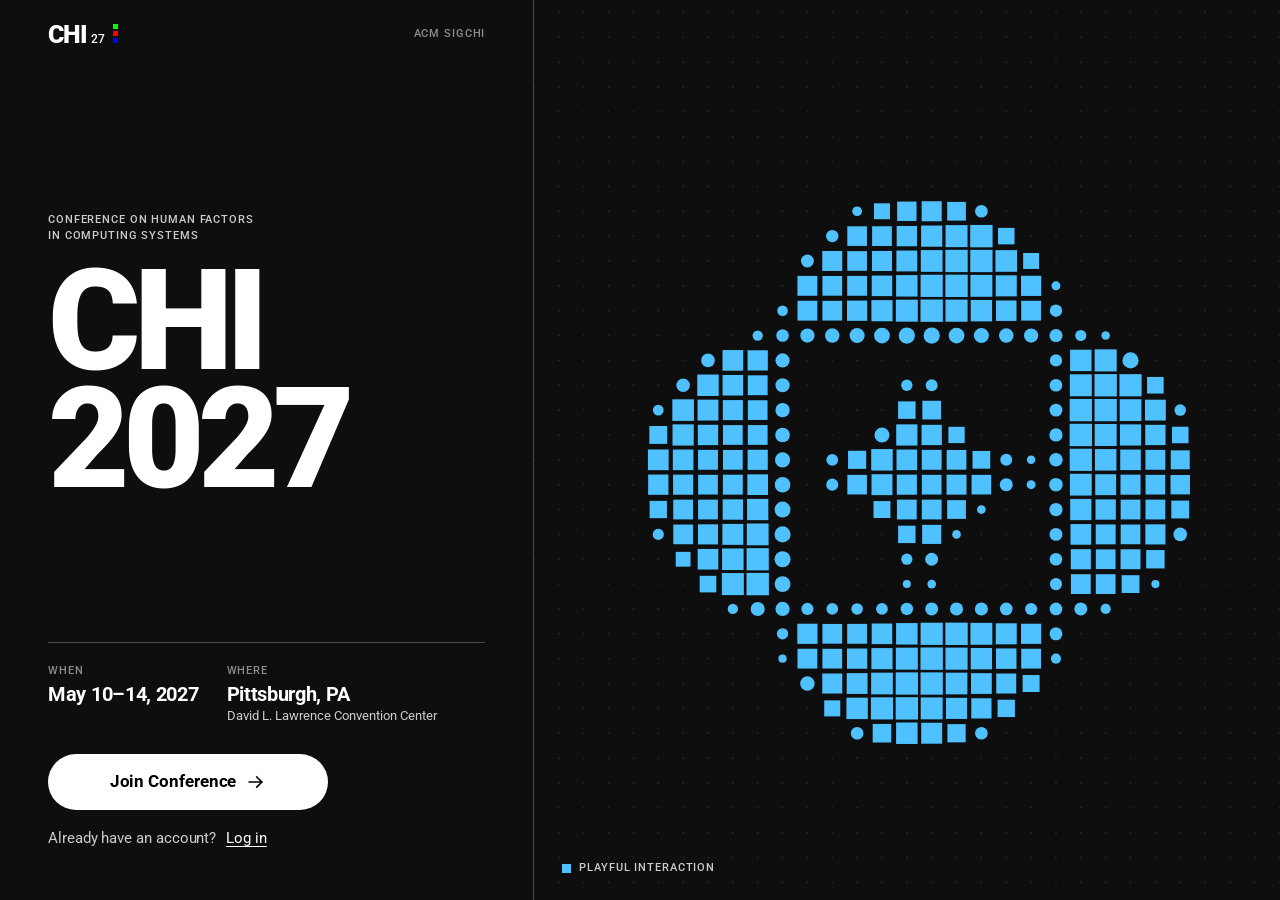
==== commit d36e5940: "update" ====
--- a/index.html
+++ b/index.html
@@ -8,7 +8,7 @@
 <title>CHI 2027 — Pittsburgh, May 10–14</title>
 <link rel="preconnect" href="https://fonts.googleapis.com">
 <link rel="preconnect" href="https://fonts.gstatic.com" crossorigin>
-<link href="https://fonts.googleapis.com/css2?family=Roboto:wght@400;500;700;900&family=Roboto+Mono:wght@400;500&display=swap" rel="stylesheet">
+<link href="https://fonts.googleapis.com/css2?family=Roboto:ital,wght@0,400;0,500;0,700;0,900;1,400&family=Roboto+Condensed:ital,wght@0,400;0,700;1,400&display=swap" rel="stylesheet">
 <link rel="stylesheet" href="css/styles.css">
 </head>
 <body>
@@ -21,6 +21,7 @@
 <script src="js/icons.js"></script>
 <script src="js/data.js"></script>
 <script src="js/fx.js"></script>
+<script src="js/creative.js"></script>
 <script src="js/app.js"></script>
 <script src="js/map.js"></script>
 </body>
--- a/css/styles.css
+++ b/css/styles.css
@@ -1,5 +1,5 @@
 /* CHI 2027 — mobile web prototype
-   Black ground, white type, three brand colours. Roboto throughout. */
+   Black ground, white type, three brand colours (pure green, red, blue). Roboto throughout. */
 
 :root {
   --bg: #0e0e0e;
@@ -10,12 +10,10 @@
   --text: #fff;
   --text-2: #ccc;          /* brand grey */
   --muted: #8c8c8c;
-  --g: #76ff4f;            /* communities */
-  --r: #eb3323;            /* new methods */
+  --g: #00ff00;            /* communities */
+  --r: #ff0000;            /* new methods */
   --b: #0000ff;            /* human behaviors */
-  --b-lit: #4a5cff;        /* blue, lifted for small marks on black */
   --sans: 'Roboto', system-ui, -apple-system, 'Helvetica Neue', Arial, sans-serif;
-  --mono: 'Roboto Mono', ui-monospace, 'SF Mono', Menlo, Consolas, monospace;
   --pad: 20px;
   --ease: cubic-bezier(.2, .8, .2, 1);
   --spring: cubic-bezier(.34, 1.56, .64, 1);
@@ -41,7 +39,7 @@
 .app::-webkit-scrollbar { display: none; }
 
 /* ---------- type ---------- */
-.mono { font: 500 11px/1.45 var(--mono); letter-spacing: .08em; text-transform: uppercase; color: var(--text-2); }
+.lbl { font: 500 11px/1.45 var(--sans); letter-spacing: .08em; text-transform: uppercase; font-variant-numeric: tabular-nums; color: var(--text-2); }
 .dim { color: var(--muted); }
 .display { font-weight: 900; font-size: clamp(40px, 12.5vw, 54px); line-height: .94; letter-spacing: -.035em; text-wrap: balance; }
 .lede { font-size: 19px; line-height: 1.38; color: #fff; text-wrap: pretty; }
@@ -85,7 +83,7 @@
 .iconbtn { width: 44px; height: 44px; display: grid; place-items: center; border-radius: 50%; margin-left: -10px; }
 .iconbtn:hover { background: var(--surface); }
 
-.tag { display: inline-block; font: 500 10px/1 var(--mono); letter-spacing: .08em; text-transform: uppercase; padding: 5px 7px; border: 1px solid var(--line-2); color: var(--text-2); margin: 8px 6px 0 0; }
+.tag { display: inline-block; font: 500 10px/1 var(--sans); letter-spacing: .08em; text-transform: uppercase; padding: 5px 7px; border: 1px solid var(--line-2); color: var(--text-2); margin: 8px 6px 0 0; }
 .tag--solid { background: #fff; color: #000; border-color: #fff; }
 .tag--c { background: var(--c); color: var(--on, #000); border-color: var(--c); margin: 0; }
 
@@ -96,10 +94,10 @@
 .bar--float > * { pointer-events: auto; }
 .logo { display: inline-flex; align-items: flex-end; gap: 4px; text-decoration: none; line-height: 1; height: 24px; }
 .logo b { font-weight: 900; font-size: 25px; letter-spacing: -.04em; line-height: .88; }
-.logo span { font: 500 12px/1 var(--mono); letter-spacing: .04em; padding-bottom: 1px; }
+.logo span { font: 500 12px/1 var(--sans); letter-spacing: .04em; padding-bottom: 1px; }
 .logo i { display: grid; gap: 2px; margin-left: 3px; align-self: center; }
 .logo s { width: 5px; height: 5px; display: block; }
-.logo s:nth-child(1) { background: var(--g); } .logo s:nth-child(2) { background: var(--r); } .logo s:nth-child(3) { background: var(--b-lit); }
+.logo s:nth-child(1) { background: var(--g); } .logo s:nth-child(2) { background: var(--r); } .logo s:nth-child(3) { background: var(--b); }
 .burger { width: 44px; height: 44px; margin-right: -10px; display: grid; place-content: center; gap: 7px; }
 .burger i { display: block; width: 24px; height: 2px; background: #fff; transition: transform .35s var(--ease); }
 .burger:hover i:first-child { transform: translateX(-3px); }
@@ -109,7 +107,7 @@
 
 .sec-h { display: flex; align-items: baseline; gap: 12px; padding: 44px var(--pad) 16px; }
 .sec-h h2 { font-size: 26px; font-weight: 900; letter-spacing: -.025em; line-height: 1.05; flex: 1; }
-.sec-h .mono { color: var(--muted); }
+.sec-h .lbl { color: var(--muted); }
 
 /* ---------- shared bits ---------- */
 .field { display: block; margin-top: 26px; }
@@ -118,7 +116,7 @@
 .field input:focus { border-color: #fff; }
 
 .kv { display: grid; grid-template-columns: 1fr 1fr; gap: 14px 16px; margin-top: 16px; }
-.kv dt { font: 500 10px/1.4 var(--mono); letter-spacing: .08em; text-transform: uppercase; color: var(--muted); margin-bottom: 3px; }
+.kv dt { font: 500 10px/1.4 var(--sans); letter-spacing: .08em; text-transform: uppercase; color: var(--muted); margin-bottom: 3px; }
 .kv dd { font-size: 15px; line-height: 1.35; }
 .kv__wide { grid-column: 1 / -1; }
 .kv--stack { grid-template-columns: 1fr; padding: 0 var(--pad); margin-bottom: 20px; }
@@ -128,16 +126,16 @@
 .mix__legend { display: flex; flex-wrap: wrap; gap: 6px 16px; margin-top: 10px; font-size: 13px; color: var(--text-2); }
 .mix__legend li { display: flex; align-items: center; gap: 6px; }
 .mix__legend i { width: 9px; height: 9px; }
-.mix__legend b { color: #fff; font: 500 12px var(--mono); }
+.mix__legend b { color: #fff; font: 500 12px var(--sans); }
 
 .days { display: grid; grid-template-columns: repeat(5, 1fr); gap: 6px; padding: 0 var(--pad); }
 .day { position: relative; display: grid; justify-items: center; gap: 2px; padding: 10px 0 9px; border: 1px solid var(--line); transition: background .25s, color .25s, border-color .25s; }
 .day b { font-size: 22px; font-weight: 900; line-height: 1; letter-spacing: -.02em; }
-.day .mono { color: var(--muted); font-size: 10px; }
+.day .lbl { color: var(--muted); font-size: 10px; }
 .day.is-on { background: #fff; color: #000; border-color: #fff; }
-.day.is-on .mono { color: #000; }
+.day.is-on .lbl { color: #000; }
 .day.is-empty:not(.is-on) b { color: #555; }
-.day i { position: absolute; top: -6px; right: -4px; min-width: 18px; height: 18px; padding: 0 4px; background: var(--g); color: #000; font: 500 10px/18px var(--mono); text-align: center; font-style: normal; }
+.day i { position: absolute; top: -6px; right: -4px; min-width: 18px; height: 18px; padding: 0 4px; background: var(--g); color: #000; font: 500 10px/18px var(--sans); text-align: center; font-style: normal; }
 
 .fchips { display: flex; gap: 8px; overflow-x: auto; padding: 14px var(--pad); scrollbar-width: none; scroll-padding: 0 var(--pad); }
 .fchips::-webkit-scrollbar { display: none; }
@@ -145,13 +143,13 @@
 .fchip .ico { width: 16px; height: 16px; color: var(--c); transition: color .2s; }
 .fchip.is-on { background: var(--c, #fff); border-color: var(--c, #fff); color: #000; }
 .fchip.is-on .ico { color: #000; }
-.fchip--x { height: 28px; padding: 0 6px 0 10px; font: 500 10px var(--mono); letter-spacing: .06em; text-transform: uppercase; gap: 4px; }
+.fchip--x { height: 28px; padding: 0 6px 0 10px; font: 500 10px var(--sans); letter-spacing: .06em; text-transform: uppercase; gap: 4px; }
 .fchip--x .g { width: 14px; height: 14px; }
 
 .empty { margin: 16px var(--pad); padding: 30px 20px; border: 1px dashed var(--line-2); display: grid; justify-items: center; gap: 14px; text-align: center; color: var(--text-2); }
 .empty__px { display: flex; gap: 4px; }
 .empty__px i { width: 10px; height: 10px; }
-.empty__px i:nth-child(1) { background: var(--g); } .empty__px i:nth-child(2) { background: var(--r); } .empty__px i:nth-child(3) { background: var(--b-lit); }
+.empty__px i:nth-child(1) { background: var(--g); } .empty__px i:nth-child(2) { background: var(--r); } .empty__px i:nth-child(3) { background: var(--b); }
 
 /* add-to-schedule */
 .add { position: relative; flex: none; width: 44px; height: 44px; border-radius: 50%; border: 1px solid var(--line-2); display: grid; place-items: center; color: #fff; background: var(--bg); transition: background .25s, border-color .25s, color .25s; }
@@ -189,7 +187,7 @@
 .sheet__x { position: absolute; top: 14px; right: 12px; margin: 0; }
 .evd__top { display: flex; align-items: center; gap: 14px; padding-right: 44px; }
 .evd__ico { width: 56px; height: 56px; padding: 12px; background: var(--c); color: #000; flex: none; }
-.evd__top .mono span { color: var(--c); }
+.evd__top .lbl span { color: var(--c); }
 .evd h2 { font-size: 28px; font-weight: 900; line-height: 1.05; letter-spacing: -.025em; margin: 18px 0 4px; text-wrap: balance; }
 .evd__blurb { font-size: 16px; color: var(--text-2); margin-top: 12px; }
 .evd .kv { padding: 16px 0; margin-top: 18px; border-top: 1px solid var(--line); border-bottom: 1px solid var(--line); }
@@ -204,9 +202,9 @@
 .menu.is-on .menu__nav a, .menu.is-on .menu__foot { opacity: 1; transform: none; }
 .menu__nav b { font-size: clamp(36px, 11.5vw, 48px); font-weight: 900; letter-spacing: -.035em; line-height: 1.08; flex: 1; transition: transform .3s var(--ease); }
 .menu__nav a:hover b { transform: translateX(8px); }
-.menu__nav .mono { color: var(--muted); width: 22px; }
+.menu__nav .lbl { color: var(--muted); width: 22px; }
 .menu__nav a.is-cur b { -webkit-text-stroke: 3px #fff; color: var(--bg); paint-order: stroke fill; }
-.menu__nav em { font: 500 11px/22px var(--mono); min-width: 22px; height: 22px; text-align: center; background: var(--g); color: #000; align-self: center; }
+.menu__nav em { font: 500 11px/22px var(--sans); min-width: 22px; height: 22px; text-align: center; background: var(--g); color: #000; align-self: center; }
 .menu__foot { padding: 20px var(--pad) calc(24px + var(--safe-b)); display: grid; gap: 12px; font-size: 14px; color: var(--text-2); opacity: 0; transform: translateY(18px); transition: opacity .4s, transform .55s var(--ease); transition-delay: 400ms; }
 .menu__foot b { color: #fff; }
 .menu__foot div { display: flex; gap: 6px; align-items: center; flex-wrap: wrap; }
@@ -219,7 +217,7 @@
 .pix { position: absolute; inset: 0; width: 100%; height: 100%; touch-action: pan-y; }
 .landing__title { position: absolute; z-index: 2; top: 64px; left: var(--pad); right: var(--pad); pointer-events: none; mix-blend-mode: difference; }
 .landing__title h1 { font-weight: 900; font-size: clamp(64px, 21vw, 92px); line-height: .84; letter-spacing: -.05em; margin-top: 10px; animation: rise .8s var(--ease) both; }
-.landing__title .mono { animation: rise .8s var(--ease) both; }
+.landing__title .lbl { animation: rise .8s var(--ease) both; }
 .landing__now { position: absolute; left: var(--pad); bottom: 10px; display: flex; align-items: center; gap: 8px; pointer-events: none; }
 .landing__now i { width: 9px; height: 9px; transition: background .4s; }
 @keyframes flipin { from { opacity: 0; transform: translateY(6px); } to { opacity: 1; transform: none; } }
@@ -240,12 +238,12 @@
 .role::before { content: ''; position: absolute; inset: 0; background: var(--c); transform: scaleY(0); transform-origin: bottom; transition: transform .35s var(--ease); z-index: -1; }
 .role:hover { border-color: var(--c); }
 .role:active { transform: scale(.985); }
-.role.is-picked { color: #000; border-color: var(--c); }
+.role.is-picked { color: var(--on, #000); border-color: var(--c); }
 .role.is-picked::before { transform: none; }
-.role.is-picked .mono, .role.is-picked .role__line { color: #000; }
-.role .mono { position: absolute; top: 16px; left: 18px; }
-.role .mono::before { content: ''; display: inline-block; width: 8px; height: 8px; background: var(--c); margin-right: 8px; }
-.role.is-picked .mono::before { background: #000; }
+.role.is-picked .lbl, .role.is-picked .role__line { color: var(--on, #000); }
+.role .lbl { position: absolute; top: 16px; left: 18px; }
+.role .lbl::before { content: ''; display: inline-block; width: 8px; height: 8px; background: var(--c); margin-right: 8px; }
+.role.is-picked .lbl::before { background: var(--on, #000); }
 .role b { font-size: 27px; font-weight: 900; letter-spacing: -.03em; line-height: 1.05; margin-top: 44px; }
 .role__line { font-size: 15px; line-height: 1.35; color: var(--text-2); max-width: 26ch; }
 .role__go { position: absolute; right: 16px; bottom: 16px; width: 40px; height: 40px; border-radius: 50%; border: 1px solid currentColor; display: grid; place-items: center; transition: transform .3s var(--spring); }
@@ -268,7 +266,7 @@
 .prog { display: grid; grid-template-columns: repeat(4, 1fr); gap: 4px; padding: 0 var(--pad); }
 .prog i { height: 5px; background: var(--line); transition: background .4s; }
 .prog i.is-on:nth-child(1) { background: var(--g); } .prog i.is-on:nth-child(2) { background: var(--r); }
-.prog i.is-on:nth-child(3) { background: var(--b-lit); } .prog i.is-on:nth-child(4) { background: #fff; }
+.prog i.is-on:nth-child(3) { background: var(--b); } .prog i.is-on:nth-child(4) { background: #fff; }
 .setup__body { flex: 1; padding: 26px var(--pad) 16px; }
 .setup__body .lede { margin-top: 12px; color: var(--text-2); font-size: 17px; }
 .setup__foot { position: sticky; bottom: 0; padding: 14px var(--pad) calc(18px + var(--safe-b)); background: linear-gradient(transparent, var(--bg) 26%); }
@@ -281,12 +279,12 @@
 .opt { display: grid; grid-template-columns: 30px 1fr auto; align-items: center; width: 100%; padding: 17px 0; border-bottom: 1px solid var(--line); animation: rise .5s var(--ease) both; animation-delay: calc(var(--i) * 45ms + 80ms); transition: padding .3s var(--ease); }
 .opt i { width: 16px; height: 16px; border: 1.5px solid #777; transition: background .2s, border-color .2s, transform .35s var(--spring); }
 .opt b { font-size: 20px; font-weight: 500; letter-spacing: -.01em; color: var(--text-2); transition: color .2s; }
-.opt .mono { color: var(--muted); opacity: 0; transition: opacity .2s; }
+.opt .lbl { color: var(--muted); opacity: 0; transition: opacity .2s; }
 .opt:hover b { color: #fff; }
 .opt.is-on { padding-left: 8px; }
 .opt.is-on i { background: var(--g); border-color: var(--g); transform: rotate(45deg); }
 .opt.is-on b { color: #fff; font-weight: 700; }
-.opt.is-on .mono { opacity: 1; }
+.opt.is-on .lbl { opacity: 1; }
 
 .tri { position: relative; width: min(100%, 340px); aspect-ratio: 1 / .96; margin: 10px auto 14px; touch-action: none; user-select: none; -webkit-user-select: none; }
 .tri__fill, .tri__grain { position: absolute; inset: 0; clip-path: polygon(50% 16%, 10% 84%, 90% 84%); }
@@ -298,10 +296,10 @@
 .tri__v { position: absolute; display: grid; gap: 1px; padding: 4px 0; }
 .tri__v b { font-size: 14px; font-weight: 700; display: flex; align-items: center; gap: 6px; }
 .tri__v b::before { content: ''; width: 9px; height: 9px; flex: none; }
-.tri__v .mono { color: var(--muted); }
+.tri__v .lbl { color: var(--muted); }
 .tri__v--g { top: 0; left: 50%; transform: translateX(-50%); justify-items: center; } .tri__v--g b::before { background: var(--g); }
 .tri__v--r { left: 0; bottom: 0; } .tri__v--r b::before { background: var(--r); }
-.tri__v--b { right: 0; bottom: 0; justify-items: end; } .tri__v--b b::before { background: var(--b-lit); }
+.tri__v--b { right: 0; bottom: 0; justify-items: end; } .tri__v--b b::before { background: var(--b); }
 .tri__puck { position: absolute; width: 44px; height: 44px; margin: -22px 0 0 -22px; border-radius: 50%; border: 3px solid #fff; box-shadow: 0 0 0 1px #000, 0 8px 22px rgba(0, 0, 0, .6); cursor: grab; transition: transform .25s var(--spring); }
 .tri__puck.is-drag { transform: scale(1.2); cursor: grabbing; }
 .tri__puck.is-snap { transition: left .4s var(--ease), top .4s var(--ease), background .4s; }
@@ -354,18 +352,84 @@
    ====================================================================== */
 .dash { padding-bottom: 40px; }
 .dash__side .sec-h { padding-top: 26px; }
-.badge { position: relative; margin: 0 var(--pad); padding: 30px 18px 18px; background: var(--c); color: var(--on); overflow: hidden; animation: rise .6s var(--ease) both; }
-.badge::before { content: ''; position: absolute; top: 10px; left: 50%; width: 46px; height: 9px; margin-left: -23px; border-radius: 9px; background: var(--bg); }
-.badge__row { display: flex; justify-content: space-between; color: inherit; }
-.badge__icon { width: 62%; aspect-ratio: 1; margin: 22px 0 22px auto; margin-right: -9%; transition: transform .7s var(--spring); }
-.badge:active .badge__icon { transform: rotate(90deg); }
-.badge h3 { font-size: clamp(34px, 10.5vw, 44px); font-weight: 900; line-height: .95; letter-spacing: -.04em; text-wrap: balance; }
-.badge__sub { font-size: 14px; margin-top: 8px; opacity: .8; overflow-wrap: anywhere; }
-.badge__ints { display: grid; grid-template-columns: 1fr 1fr; gap: 6px; margin-top: 18px; }
-.int { display: flex; align-items: center; gap: 10px; padding: 10px; background: #000; color: #fff; font-size: 13px; font-weight: 500; line-height: 1.2; }
-.int .ico { width: 26px; height: 26px; flex: none; }
-.int--1 .ico { color: var(--c); } .int--2 .ico { color: var(--c2); }
-.int small { display: block; font-size: 9px; color: var(--muted); margin-bottom: 2px; }
+/* Badge — a quiet front (labels, interest icons, name) and the creative collage on its back; a click flips it.
+   Sizes inside use cqw so the card scales as one piece. */
+.badge { position: relative; margin: 0 var(--pad); aspect-ratio: .73; container-type: inline-size; perspective: 1500px; cursor: pointer; user-select: none; -webkit-user-select: none; -webkit-touch-callout: none; animation: rise .6s var(--ease) both; }
+.badge:focus-visible { outline: 2px solid #fff; outline-offset: 4px; }
+.badge__inner { position: absolute; inset: 0; transform-style: preserve-3d; transition: transform .75s cubic-bezier(.3, 1.25, .45, 1); }
+.badge.is-flipped .badge__inner { transform: rotateY(180deg); }
+.badge:active .badge__inner { transition-duration: .2s; transform: scale(.985); }
+.badge.is-flipped:active .badge__inner { transform: rotateY(180deg) scale(.985); }
+@keyframes peek { 0%, 100% { transform: rotateY(0); } 35% { transform: rotateY(-24deg); } 70% { transform: rotateY(9deg); } }
+.badge.peek .badge__inner { animation: peek 1.3s var(--ease) .8s; }
+.badge__face { position: absolute; inset: 0; background: var(--surface); overflow: hidden; backface-visibility: hidden; -webkit-backface-visibility: hidden; }
+.badge__back { transform: rotateY(180deg); }
+.badge__front { display: flex; flex-direction: column; padding: 6.6cqw; }
+.badge__row { display: flex; gap: 2.6em; color: #fff; font-size: clamp(10px, 2.2cqw, 13px); }
+.badge__row span:last-child { margin-left: auto; }
+.badge__icons { display: flex; gap: 3.2cqw; margin-top: 5.6cqw; }
+.badge__ico { width: 19.3cqw; aspect-ratio: 1; color: var(--c); }
+.badge h3 { margin-top: auto; font-size: clamp(30px, 10.2cqw, 62px); font-weight: 500; line-height: 1.12; letter-spacing: -.012em; text-wrap: balance; overflow-wrap: anywhere; }
+.badge__sub { font-size: clamp(12px, 3cqw, 17px); margin-top: 2.4cqw; color: #fff; overflow-wrap: anywhere; }
+.badge__edit { position: absolute; right: 3.4cqw; bottom: 3.4cqw; z-index: 4; width: 40px; height: 40px; border-radius: 50%; border: 1px solid var(--line-2); background: rgba(30, 30, 30, .92); color: #fff; display: grid; place-items: center; transition: border-color .2s, background .2s, color .2s, transform .3s var(--spring); }
+.badge__edit:hover { border-color: #fff; background: #fff; color: #000; transform: rotate(-10deg); }
+.badge__edit .g { width: 17px; height: 17px; }
+
+/* Creative badge — every piece is placed by creative.js (absolute, in px); --s is the base type size */
+.cb { position: absolute; inset: 0; overflow: hidden; font: 400 var(--s, 30px)/1.172 'Roboto Condensed', var(--sans); color: #fff; transition: opacity .16s; }
+.cb.is-swap { opacity: 0; }
+.cb__w { position: absolute; z-index: 3; white-space: nowrap; line-height: 1.172; }
+.cb__w.it { font-style: italic; }
+.cb__w.b { font-weight: 700; }
+.cb__g { position: absolute; z-index: 1; }
+.cb__g svg { display: block; width: 100%; height: 100%; overflow: visible; }
+.g-block { background: var(--c); }
+.g-block svg { position: absolute; right: 9%; top: 16%; width: auto; height: 68%; aspect-ratio: 1; fill: #000; }
+.g-block svg.l { right: auto; left: 9%; }
+.g-icon svg, .g-ghost svg { position: absolute; inset: 0; }
+.g-icon svg.f { fill: var(--c); }
+.g-icon svg.o { transform: translate(-10%, 11%); }
+.g-icon svg.o *, .g-ghost svg.o * { fill: none; stroke: var(--c); stroke-width: 1px; vector-effect: non-scaling-stroke; }
+.g-ghost { z-index: 0; }
+.g-photo { background: #333 center / cover no-repeat; }
+.g-stack i { position: absolute; width: 72%; height: 72%; border: 1px solid #fff; }
+.g-stack i:nth-child(1) { left: 0; top: 28%; } .g-stack i:nth-child(2) { left: 14%; top: 14%; } .g-stack i:nth-child(3) { left: 28%; top: 0; }
+.g-pair { display: flex; gap: 4%; }
+.g-pair i { flex: 1; border: 1px solid #fff; }
+.g-pair i:last-child { border-radius: 50%; }
+.g-rgb { display: grid; grid-template-rows: repeat(3, 1fr); }
+.g-rgb i:nth-child(1) { background: var(--g); } .g-rgb i:nth-child(2) { background: var(--r); } .g-rgb i:nth-child(3) { background: var(--b); }
+.g-bar { z-index: 2; background: linear-gradient(90deg, var(--g), var(--r), var(--b)); }
+.g-bar i { position: absolute; left: clamp(.37em, var(--p), calc(100% - .37em)); top: 50%; width: .74em; height: .74em; margin: -.07em 0 0 -.37em; border-radius: 50%; background: var(--mixc); border: .06em solid #fff; }
+.g-swoosh { z-index: 2; }
+.g-swoosh path { fill: none; stroke: #fff; stroke-width: .13em; stroke-linecap: round; stroke-linejoin: round; vector-effect: non-scaling-stroke; }
+.g-scrawl path, .g-wire path { fill: none; stroke: #fff; stroke-width: 1px; vector-effect: non-scaling-stroke; }
+.g-checker { background: conic-gradient(#fff 25%, #c4c4c4 0 50%, #fff 0 75%, #c4c4c4 0) 0 0 / .36em .36em; }
+.g-ellipse { background: #fff; border-radius: 50%; }
+.g-dots svg { fill: var(--c); }
+.g-glitch { background: repeating-linear-gradient(104deg, var(--c) 0 9%, var(--c2) 9% 15%, #fff 15% 16.5%, var(--c2) 16.5% 22%, #000 22% 24%, var(--c) 24% 31%); }
+
+/* creative badge editor (in the sheet) */
+.cbe { display: grid; gap: 18px; }
+.cbe h2 { font-size: 26px; font-weight: 900; letter-spacing: -.025em; line-height: 1.1; padding-right: 44px; }
+.cbe__preview { position: relative; width: min(52%, 210px); aspect-ratio: .73; margin: 0 auto; background: var(--surface); }
+.cbe__field { display: grid; gap: 8px; }
+.cbe__field .lbl { display: flex; justify-content: space-between; gap: 12px; color: var(--text-2); }
+.cbe__field em { font-style: normal; color: var(--muted); }
+.cbe__field em.is-full { color: #fff; }
+.cbe__field textarea { display: block; width: 100%; min-height: 92px; resize: none; background: var(--surface); border: 1px solid var(--line-2); border-radius: 0; padding: 12px 14px; font: 400 17px/1.4 var(--sans); color: #fff; outline: none; transition: border-color .2s; }
+.cbe__field textarea::placeholder { color: #5a5a5a; }
+.cbe__field textarea:focus { border-color: #fff; }
+.cbe__reset { justify-self: start; margin-top: -8px; }
+.cbe__imgs { display: flex; gap: 10px; padding-top: 4px; }
+.cbe__thumb, .cbe__add { position: relative; flex: none; width: 60px; height: 60px; }
+.cbe__thumb { background: #333 center / cover no-repeat; }
+.cbe__thumb button { position: absolute; top: -7px; right: -7px; width: 24px; height: 24px; border-radius: 50%; background: #fff; color: #000; display: grid; place-items: center; }
+.cbe__thumb button::before { content: ''; position: absolute; inset: -10px; }
+.cbe__thumb .g { width: 12px; height: 12px; }
+.cbe__add { border: 1px dashed var(--line-2); display: grid; place-items: center; color: var(--text-2); transition: border-color .2s, color .2s; }
+.cbe__add:hover { border-color: #fff; color: #fff; }
+.cbe__row { display: grid; grid-template-columns: 1fr 1fr; gap: 10px; }
 .dash__mix { padding: 16px var(--pad) 0; }
 .dash__actions { display: flex; flex-wrap: wrap; gap: 8px; padding: 16px var(--pad) 0; align-items: center; }
 .guestcard, .linkcard { margin: 0 var(--pad); padding: 20px; border: 1px solid var(--line-2); display: grid; gap: 12px; }
@@ -382,7 +446,7 @@
 .pres details { margin: 16px 0 12px; border-top: 1px solid var(--line-2); border-bottom: 1px solid var(--line-2); }
 .pres summary { display: flex; justify-content: space-between; align-items: center; padding: 13px 0; font-weight: 700; font-size: 15px; cursor: pointer; list-style: none; }
 .pres summary::-webkit-details-marker { display: none; }
-.pres summary .mono { color: var(--c); }
+.pres summary .lbl { color: var(--c); }
 .checks { padding-bottom: 8px; }
 .checks label { display: grid; grid-template-columns: 22px 1fr; gap: 12px; padding: 8px 0; font-size: 14px; line-height: 1.4; color: var(--text-2); cursor: pointer; }
 .checks input { position: absolute; opacity: 0; pointer-events: none; }
@@ -400,7 +464,7 @@
 .tl__time b { color: #fff; font-weight: 500; font-size: 13px; }
 .tl__card { padding: 12px 14px 14px; background: var(--surface); border-left: 4px solid var(--c); cursor: pointer; min-width: 0; }
 .tl__card h3 { font-size: 17px; font-weight: 700; line-height: 1.2; letter-spacing: -.01em; margin: 5px 0 6px; }
-.tl__card .mono { color: var(--muted); }
+.tl__card .lbl { color: var(--muted); }
 .tl__card .tag { margin: 0; }
 .tl__where { display: flex; align-items: center; gap: 8px; font-size: 13px; color: var(--text-2); }
 .tl__where .ico { width: 14px; height: 14px; color: var(--c); flex: none; }
@@ -417,7 +481,7 @@
 .rec { position: relative; flex: 0 0 74%; max-width: 280px; min-height: 220px; padding: 14px 14px 64px; border: 1px solid var(--line-2); scroll-snap-align: start; cursor: pointer; transition: border-color .25s; }
 .rec:hover { border-color: var(--c); }
 .rec__top { display: flex; align-items: center; gap: 10px; }
-.rec__top .mono { color: var(--c); }
+.rec__top .lbl { color: var(--c); }
 .rec__ico { width: 40px; height: 40px; padding: 9px; background: var(--c); color: var(--on); }
 .rec h3 { font-size: 19px; font-weight: 700; line-height: 1.18; letter-spacing: -.015em; margin: 16px 0 10px; text-wrap: balance; }
 .rec__meta { color: var(--muted); }
@@ -434,7 +498,7 @@
 .tile.is-inv .ico { transform: rotate(90deg); }
 .tile:active .ico { transform: scale(.8); }
 .hero__title { padding: 22px var(--pad) 26px; }
-.hero__title .mono { max-width: 30ch; }
+.hero__title .lbl { max-width: 30ch; }
 .hero__title h1 { font-weight: 900; font-size: clamp(54px, 17vw, 76px); line-height: .88; letter-spacing: -.05em; margin-top: 12px; }
 .hero__title h1 span { display: block; color: var(--bg); -webkit-text-stroke: 3px #fff; paint-order: stroke fill; }
 .when { display: grid; grid-template-columns: 1fr 1fr; border-top: 1px solid var(--line-2); border-bottom: 1px solid var(--line-2); }
@@ -457,7 +521,7 @@
 .prog-row { border-bottom: 1px solid var(--line-2); }
 .prog-row summary { display: grid; grid-template-columns: 30px 1fr auto 18px; align-items: center; gap: 6px; padding: 15px 0; cursor: pointer; list-style: none; }
 .prog-row summary::-webkit-details-marker { display: none; }
-.prog-row summary .mono { color: var(--muted); }
+.prog-row summary .lbl { color: var(--muted); }
 .prog-row summary b { font-size: 22px; font-weight: 700; letter-spacing: -.02em; line-height: 1.15; transition: transform .3s var(--ease); }
 .prog-row summary:hover b { transform: translateX(6px); }
 .prog-row summary em { font-style: normal; color: var(--muted); padding-right: 6px; }
@@ -490,7 +554,7 @@
    About
    ====================================================================== */
 .about { padding-top: 0; }
-.about > .mono { padding: 22px var(--pad) 8px; }
+.about > .lbl { padding: 22px var(--pad) 8px; }
 .about > .display { padding: 0 var(--pad) 22px; }
 .about > p { padding: 0 var(--pad); color: var(--text-2); margin-bottom: 14px; }
 .about > p.lede { color: #fff; }
@@ -530,7 +594,7 @@
 .m-cc { fill: #303030; stroke: #fff; stroke-width: 2.5; }
 .m-ccgrid line { stroke: #444; stroke-width: 1.5; }
 .m-cclabel { fill: #fff; font: 700 26px var(--sans); letter-spacing: -.01em; paint-order: stroke; stroke: #303030; stroke-width: 10px; }
-.m-label { fill: #777; font: 500 19px var(--mono); letter-spacing: .1em; text-transform: uppercase; }
+.m-label { fill: #777; font: 500 19px var(--sans); letter-spacing: .1em; text-transform: uppercase; }
 .m-label--river { fill: #5560e8; }
 
 .marks { position: absolute; inset: 0; pointer-events: none; overflow: hidden; }
@@ -539,7 +603,7 @@
 .mark > em { position: absolute; top: 32px; left: 0; transform: translateX(-50%); font-style: normal; font-size: 12px; font-weight: 500; line-height: 1.15; text-align: center; white-space: nowrap; padding: 4px 8px; background: rgba(14, 14, 14, .9); pointer-events: none; transition: opacity .3s; }
 .mark--cluster > span { width: 54px; height: 54px; margin: -27px 0 0 -27px; border-radius: 50%; background: #0e0e0e; border: 1.5px solid var(--c); transition: transform .4s var(--spring), opacity .3s, background .25s; }
 .mark--cluster .ico { width: 26px; height: 26px; color: var(--c); transition: color .25s; }
-.mark--cluster b { position: absolute; top: -7px; right: -9px; min-width: 24px; height: 24px; padding: 0 5px; border-radius: 12px; background: #fff; color: #000; font: 500 11px/24px var(--mono); text-align: center; }
+.mark--cluster b { position: absolute; top: -7px; right: -9px; min-width: 24px; height: 24px; padding: 0 5px; border-radius: 12px; background: #fff; color: #000; font: 500 11px/24px var(--sans); text-align: center; }
 .mark--cluster:hover > span { background: var(--c); }
 .mark--cluster:hover .ico { color: #000; }
 .is-zoomed .mark--cluster > span { transform: scale(.3); opacity: 0; pointer-events: none; }
@@ -565,7 +629,7 @@
 .map__card { position: absolute; left: 16px; right: 16px; bottom: calc(76px + var(--safe-b)); display: grid; grid-template-columns: 44px 1fr auto; gap: 12px; align-items: center; padding: 12px; background: var(--surface); border: 1px solid var(--c); cursor: default; }
 .pcard__ico { width: 44px; height: 44px; padding: 10px; background: var(--c); color: #000; }
 .map__card b { display: block; font-size: 16px; line-height: 1.2; }
-.map__card .mono { color: var(--c); font-size: 10px; }
+.map__card .lbl { color: var(--c); font-size: 10px; }
 .map__card p { font-size: 13px; color: var(--text-2); line-height: 1.3; }
 
 /* 3D breakout */
@@ -577,15 +641,15 @@
 .floor { position: absolute; inset: 0; transform-style: preserve-3d; transform: translateZ(calc((var(--k) - 1.5) * var(--gap))); transition: transform .7s var(--ease), opacity .45s; }
 .floor__plate { position: absolute; inset: 0; background: rgba(34, 34, 34, .9); border: 1px solid #6e6e6e; transition: border-color .3s, background .3s; }
 .floor__plate:hover { border-color: #fff; }
-.floor__tag { position: absolute; right: calc(100% + 8px); top: 0; font: 500 12px/1 var(--mono); letter-spacing: .08em; color: #aaa; }
-.room { position: absolute; display: grid; place-items: center; transform: translateZ(6px); background: color-mix(in srgb, var(--c) 30%, #111); border: 1.5px solid var(--c); box-shadow: -5px 5px 0 rgba(0, 0, 0, .5); color: #fff; font: 500 7px/1 var(--mono); letter-spacing: .04em; text-align: center; transition: transform .45s var(--spring), background .25s, color .25s, box-shadow .3s; overflow: hidden; }
+.floor__tag { position: absolute; right: calc(100% + 8px); top: 0; font: 500 12px/1 var(--sans); letter-spacing: .08em; color: #aaa; }
+.room { position: absolute; display: grid; place-items: center; transform: translateZ(6px); background: color-mix(in srgb, var(--c) 30%, #111); border: 1.5px solid var(--c); box-shadow: -5px 5px 0 rgba(0, 0, 0, .5); color: #fff; font: 500 7px/1 var(--sans); letter-spacing: .04em; text-align: center; transition: transform .45s var(--spring), background .25s, color .25s, box-shadow .3s; overflow: hidden; }
 .room:hover { background: color-mix(in srgb, var(--c) 60%, #111); }
 .room.is-sel { background: var(--c); color: #000; transform: translateZ(26px); box-shadow: -16px 16px 0 rgba(0, 0, 0, .55); }
 .has-sel .floor.is-above { transform: translateZ(calc((var(--k) - 1.5) * var(--gap) + 150px)); opacity: .1; pointer-events: none; }
 .has-sel .floor.is-below { opacity: .32; }
 .has-sel .floor.is-sel .floor__plate { border-color: #fff; background: rgba(44, 44, 44, .95); }
 .lv { position: absolute; top: 122px; left: 16px; display: grid; background: var(--surface); border: 1px solid var(--line-2); }
-.lv button { width: 44px; height: 40px; font: 500 12px var(--mono); text-align: center; transition: background .2s, color .2s; }
+.lv button { width: 44px; height: 40px; font: 500 12px var(--sans); text-align: center; transition: background .2s, color .2s; }
 .lv button + button { border-top: 1px solid var(--line-2); }
 .lv button.is-on { background: #fff; color: #000; }
 .lv__all { color: var(--muted); }
@@ -599,12 +663,12 @@
 .proom { display: grid; grid-template-columns: 18px 1fr auto; align-items: center; gap: 8px; padding: 11px 0; border-top: 1px solid var(--line); font-size: 15px; }
 .proom i { width: 10px; height: 10px; background: var(--c); }
 .proom b { font-weight: 500; }
-.proom .mono { color: var(--muted); }
+.proom .lbl { color: var(--muted); }
 .proom:hover b { text-decoration: underline; text-underline-offset: 3px; }
 .pev { display: grid; grid-template-columns: 36px 1fr 44px; gap: 12px; align-items: center; padding: 10px 0; border-top: 1px solid var(--line); cursor: pointer; }
 .pev__ico { width: 36px; height: 36px; padding: 8px; background: var(--surface); color: var(--c); }
 .pev__t { display: grid; gap: 2px; min-width: 0; }
-.pev__t .mono { color: var(--muted); font-size: 10px; }
+.pev__t .lbl { color: var(--muted); font-size: 10px; }
 .pev__t b { font-size: 15px; line-height: 1.2; }
 .panel__none { padding: 12px 0; font-size: 14px; }
 
@@ -614,7 +678,7 @@
 .bar__nav a::after { content: ''; position: absolute; left: 0; right: 0; bottom: 6px; height: 2px; background: #fff; transform: scaleX(0); transform-origin: left; transition: transform .35s var(--ease); }
 .bar__nav a:hover, .bar__nav a.is-cur { color: #fff; }
 .bar__nav a:hover::after, .bar__nav a.is-cur::after { transform: none; }
-.bar__nav em { font: 500 10px/18px var(--mono); min-width: 18px; height: 18px; padding: 0 4px; text-align: center; background: var(--g); color: #000; }
+.bar__nav em { font: 500 10px/18px var(--sans); min-width: 18px; height: 18px; padding: 0 4px; text-align: center; background: var(--g); color: #000; }
 .bar__nav .btn { min-height: 38px; }
 
 /* ---------- week schedule (tablet and desktop) ---------- */
@@ -622,18 +686,18 @@
 .week__col { display: grid; gap: 8px; align-content: start; }
 .week__h { display: flex; align-items: baseline; gap: 8px; padding: 10px 0 8px; border-top: 2px solid #fff; }
 .week__h b { font-size: 26px; font-weight: 900; letter-spacing: -.03em; line-height: 1; }
-.week__h .mono { color: var(--muted); }
-.week__h i { margin-left: auto; min-width: 18px; height: 18px; padding: 0 4px; background: var(--g); color: #000; font: 500 10px/18px var(--mono); text-align: center; font-style: normal; }
+.week__h .lbl { color: var(--muted); }
+.week__h i { margin-left: auto; min-width: 18px; height: 18px; padding: 0 4px; background: var(--g); color: #000; font: 500 10px/18px var(--sans); text-align: center; font-style: normal; }
 .wk { position: relative; padding: 10px 12px 12px; background: var(--surface); border-left: 4px solid var(--c); cursor: pointer; animation: rise .45s var(--ease) both; transition: background .2s; }
 .wk:hover { background: var(--surface-2); }
-.wk .mono { color: var(--muted); font-size: 10px; }
+.wk .lbl { color: var(--muted); font-size: 10px; }
 .wk h3 { font-size: 14px; font-weight: 700; line-height: 1.22; letter-spacing: -.005em; margin: 5px 0; overflow-wrap: break-word; hyphens: auto; -webkit-hyphens: auto; }
 .wk__where { font-size: 12px; color: var(--text-2); }
 .wk__x { position: absolute; top: 0; right: 0; width: 32px; height: 32px; margin: 0; color: var(--muted); opacity: 0; transition: opacity .2s; }
 .wk__x .g { width: 14px; height: 14px; }
 .wk:hover .wk__x, .wk__x:focus-visible { opacity: 1; }
 .wk.is-mine, .wk.is-mine:hover { background: #fff; color: #000; }
-.wk.is-mine .mono, .wk.is-mine .wk__where { color: #333; }
+.wk.is-mine .lbl, .wk.is-mine .wk__where { color: #333; }
 .wk.is-mine .tag--solid { background: #000; color: #fff; border-color: #000; }
 .week__empty { min-height: 88px; border: 1px dashed var(--line-2); display: grid; place-content: center; justify-items: center; gap: 4px; color: var(--muted); font-size: 13px; transition: color .2s, border-color .2s; }
 .week__empty:hover { color: #fff; border-color: #fff; }
@@ -713,7 +777,7 @@
   .day b { font-size: 26px; }
 
   /* about */
-  .about > .mono { padding-top: 40px; }
+  .about > .lbl { padding-top: 40px; }
   .about > p { max-width: 760px; }
   .mixes { display: grid; grid-template-columns: 1fr 1fr; column-gap: 48px; }
 
@@ -767,7 +831,8 @@
   /* dashboard: profile stays put, the week scrolls */
   .dash { display: grid; grid-template-columns: 400px minmax(0, 1fr); column-gap: 64px; align-items: start; padding: 0 var(--pad) 72px; }
   .dash > * { --pad: 0px; }
-  .dash__side { position: sticky; top: 68px; }
+  .dash__side { position: sticky; top: 68px; max-height: calc(100dvh - 68px); overflow-y: auto; scrollbar-width: none; padding-bottom: 24px; }
+  .dash__side::-webkit-scrollbar { display: none; }
   .dash__side .badge, .dash__mix, .dash__actions { max-width: none; }
   .dash__main .sec-h:first-child { padding-top: 26px; }
   .dash__end { grid-column: 1 / -1; }
@@ -789,7 +854,7 @@
   /* about: heading pinned, text alongside */
   .about { display: grid; grid-template-columns: 5fr 7fr; column-gap: 72px; align-items: start; padding: 0 var(--pad); }
   .about > * { grid-column: 2; --pad: 0px; }
-  .about > .mono { grid-column: 1; grid-row: 1; padding-top: 56px; }
+  .about > .lbl { grid-column: 1; grid-row: 1; padding-top: 56px; }
   .about > .display { grid-column: 1; grid-row: 2 / span 40; position: sticky; top: 108px; font-size: clamp(56px, 5.2vw, 84px); padding-bottom: 0; }
   .about > .lede { padding-top: 56px; }
   .about > .btn { justify-self: start; margin: 0; }
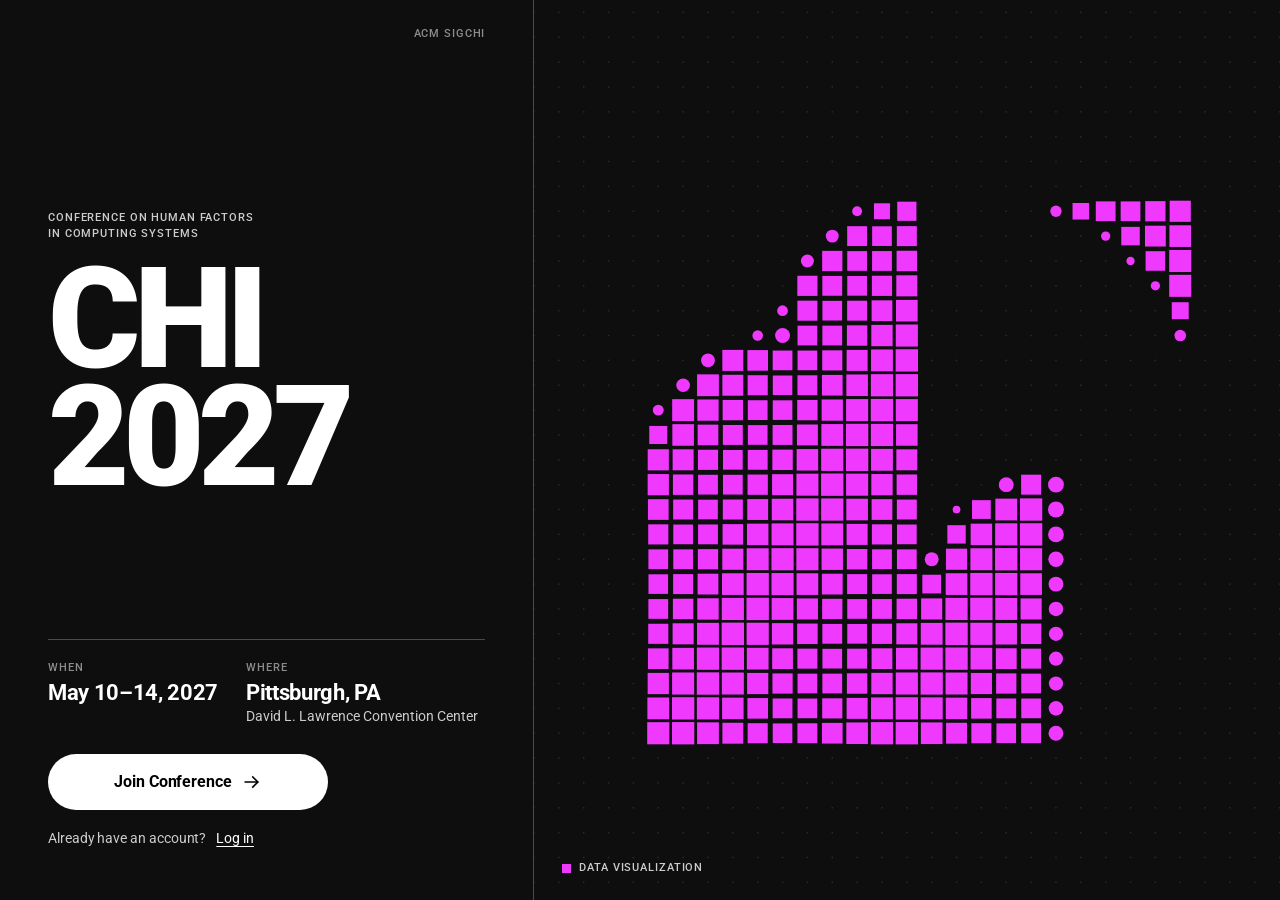
==== commit 97c77c20: "Dashboard, badge & map: first-visit tour, six-icon badge, presenter interests, cleaner collage - Bad" ====
--- a/index.html
+++ b/index.html
@@ -16,6 +16,7 @@
   <main id="app" class="app"></main>
   <div id="menu" class="menu" role="dialog" aria-modal="true" aria-label="Menu" hidden></div>
   <div id="sheet" class="sheet" hidden></div>
+  <div id="tour" class="tour" hidden></div>
   <div id="toast" class="toast" role="status" aria-live="polite"></div>
 </div>
 <script src="js/icons.js"></script>
--- a/css/styles.css
+++ b/css/styles.css
@@ -13,6 +13,15 @@
   --g: #00ff00;            /* communities */
   --r: #ff0000;            /* new methods */
   --b: #0000ff;            /* human behaviors */
+  --warn: #ffb000;         /* almost full */
+  /* Type scale: every font size points at one of these */
+  --fs-xs: 11px;   /* labels, eyebrows, tags, tiny meta */
+  --fs-sm: 14px;   /* hints, captions, chips, small UI */
+  --fs-md: 16px;   /* body, running text, buttons */
+  --fs-lg: 18px;   /* lede, card titles */
+  --fs-xl: 22px;   /* feature titles, inputs, panel heads */
+  --fs-2xl: 28px;  /* section headings (32px from 760px) */
+  --fs-3xl: 40px;  /* big numbers */
   --sans: 'Roboto', system-ui, -apple-system, 'Helvetica Neue', Arial, sans-serif;
   --pad: 20px;
   --ease: cubic-bezier(.2, .8, .2, 1);
@@ -22,7 +31,7 @@
 
 * { box-sizing: border-box; }
 html, body { height: 100%; margin: 0; background: #000; color: var(--text); overflow: hidden; }
-body { font: 400 16px/1.5 var(--sans); -webkit-font-smoothing: antialiased; -moz-osx-font-smoothing: grayscale; -webkit-tap-highlight-color: transparent; }
+body { font: 400 var(--fs-md)/1.5 var(--sans); -webkit-font-smoothing: antialiased; -moz-osx-font-smoothing: grayscale; -webkit-tap-highlight-color: transparent; }
 button, input { font: inherit; color: inherit; }
 button { cursor: pointer; background: none; border: 0; padding: 0; text-align: inherit; }
 a { color: inherit; }
@@ -39,13 +48,13 @@
 .app::-webkit-scrollbar { display: none; }
 
 /* ---------- type ---------- */
-.lbl { font: 500 11px/1.45 var(--sans); letter-spacing: .08em; text-transform: uppercase; font-variant-numeric: tabular-nums; color: var(--text-2); }
+.lbl { font: 500 var(--fs-xs)/1.45 var(--sans); letter-spacing: .08em; text-transform: uppercase; font-variant-numeric: tabular-nums; color: var(--text-2); }
 .dim { color: var(--muted); }
 .display { font-weight: 900; font-size: clamp(40px, 12.5vw, 54px); line-height: .94; letter-spacing: -.035em; text-wrap: balance; }
-.lede { font-size: 19px; line-height: 1.38; color: #fff; text-wrap: pretty; }
-.hint { font-size: 14px; line-height: 1.45; color: var(--muted); margin-top: 18px; }
-.link { color: #fff; text-decoration: underline; text-underline-offset: 3px; font-size: 14px; }
-.err { color: #ff7a6e; font-size: 14px; min-height: 0; margin-top: 8px; }
+.lede { font-size: var(--fs-lg); line-height: 1.38; color: #fff; text-wrap: pretty; }
+.hint { font-size: var(--fs-sm); line-height: 1.45; color: var(--muted); margin-top: 18px; }
+.link { color: #fff; text-decoration: underline; text-underline-offset: 3px; font-size: var(--fs-sm); }
+.err { color: #ff7a6e; font-size: var(--fs-sm); min-height: 0; margin-top: 8px; }
 .err:empty { display: none; }
 .g { width: 20px; height: 20px; flex: none; stroke-linecap: square; }
 .ico { display: block; width: 100%; height: 100%; }
@@ -62,12 +71,26 @@
 .stagger > :nth-child(6) { animation-delay: 250ms; } .stagger > :nth-child(n+7) { animation-delay: 300ms; }
 .stagger.from-right > * { animation-name: slideR; }
 .stagger.from-left > * { animation-name: slideL; }
+/* scroll-linked reveals — app.js wraps far-down headings in per-letter spans and reveals them as you scroll */
+.sec-h h2 .ch { position: relative; visibility: hidden; }
+.sec-h h2 .ch.on { visibility: visible; }
+.sec-h h2 .ch.cur::before { content: ''; visibility: visible; position: absolute; left: 0; top: .1em; bottom: .06em; width: .46em; background: var(--g); }
+
+/* scroll progress — a white line under the sticky header fills as the page scrolls (where supported) */
+@keyframes scrollfill { from { clip-path: inset(0 100% 0 0); } to { clip-path: inset(0); } }
+@supports (animation-timeline: scroll()) {
+  @media (prefers-reduced-motion: no-preference) {
+    .bar:not(.bar--clear):not(.bar--float)::after { content: ''; position: absolute; left: 0; right: 0; bottom: -1px; height: 2px; pointer-events: none;
+      background: #fff;
+      clip-path: inset(0 100% 0 0); animation: scrollfill linear both; animation-timeline: scroll(nearest block); }
+  }
+}
 @media (prefers-reduced-motion: reduce) {
   *, *::before, *::after { animation-duration: .01ms !important; animation-delay: 0s !important; transition-duration: .01ms !important; }
 }
 
 /* ---------- buttons ---------- */
-.btn { display: inline-flex; align-items: center; justify-content: center; gap: 10px; min-height: 56px; padding: 0 26px; border-radius: 999px; font-weight: 700; font-size: 17px; letter-spacing: -.005em; white-space: nowrap; transition: transform .2s var(--spring), background .2s, color .2s, border-color .2s, opacity .2s; }
+.btn { display: inline-flex; align-items: center; justify-content: center; gap: 10px; min-height: 56px; padding: 0 26px; border-radius: 999px; font-weight: 700; font-size: var(--fs-md); letter-spacing: -.005em; white-space: nowrap; transition: transform .2s var(--spring), background .2s, color .2s, border-color .2s, opacity .2s; }
 .btn:active { transform: scale(.97); }
 .btn--primary { background: #fff; color: #000; }
 .btn--primary .g { transition: transform .3s var(--spring); }
@@ -76,14 +99,14 @@
 .btn--primary.is-on { background: var(--g); }
 .btn--ghost { border: 1px solid var(--line-2); color: #fff; }
 .btn--ghost:hover { border-color: #fff; }
-.btn--text { min-height: 44px; font-weight: 400; font-size: 15px; color: var(--text-2); }
+.btn--text { min-height: 44px; font-weight: 400; font-size: var(--fs-sm); color: var(--text-2); }
 .btn--text u { color: #fff; text-underline-offset: 3px; }
-.btn--sm { min-height: 44px; padding: 0 18px; font-size: 14px; }
+.btn--sm { min-height: 44px; padding: 0 18px; font-size: var(--fs-sm); }
 .btn--sm .g { width: 16px; height: 16px; }
 .iconbtn { width: 44px; height: 44px; display: grid; place-items: center; border-radius: 50%; margin-left: -10px; }
 .iconbtn:hover { background: var(--surface); }
 
-.tag { display: inline-block; font: 500 10px/1 var(--sans); letter-spacing: .08em; text-transform: uppercase; padding: 5px 7px; border: 1px solid var(--line-2); color: var(--text-2); margin: 8px 6px 0 0; }
+.tag { display: inline-block; font: 500 var(--fs-xs)/1 var(--sans); letter-spacing: .08em; text-transform: uppercase; padding: 5px 7px; border: 1px solid var(--line-2); color: var(--text-2); margin: 8px 6px 0 0; }
 .tag--solid { background: #fff; color: #000; border-color: #fff; }
 .tag--c { background: var(--c); color: var(--on, #000); border-color: var(--c); margin: 0; }
 
@@ -94,7 +117,7 @@
 .bar--float > * { pointer-events: auto; }
 .logo { display: inline-flex; align-items: flex-end; gap: 4px; text-decoration: none; line-height: 1; height: 24px; }
 .logo b { font-weight: 900; font-size: 25px; letter-spacing: -.04em; line-height: .88; }
-.logo span { font: 500 12px/1 var(--sans); letter-spacing: .04em; padding-bottom: 1px; }
+.logo span { font: 500 var(--fs-xs)/1 var(--sans); letter-spacing: .04em; padding-bottom: 1px; }
 .logo i { display: grid; gap: 2px; margin-left: 3px; align-self: center; }
 .logo s { width: 5px; height: 5px; display: block; }
 .logo s:nth-child(1) { background: var(--g); } .logo s:nth-child(2) { background: var(--r); } .logo s:nth-child(3) { background: var(--b); }
@@ -106,45 +129,68 @@
 .burger.is-open i:last-child { transform: translateY(-4.5px) rotate(-45deg); }
 
 .sec-h { display: flex; align-items: baseline; gap: 12px; padding: 44px var(--pad) 16px; }
-.sec-h h2 { font-size: 26px; font-weight: 900; letter-spacing: -.025em; line-height: 1.05; flex: 1; }
-.sec-h .lbl { color: var(--muted); }
+.sec-h h2 { font-size: var(--fs-2xl); font-weight: 900; letter-spacing: -.025em; line-height: 1.05; flex: 1; }
 
 /* ---------- shared bits ---------- */
 .field { display: block; margin-top: 26px; }
-.field input { display: block; width: 100%; background: none; border: 0; border-bottom: 1px solid var(--line-2); border-radius: 0; padding: 8px 0 12px; font-size: 22px; font-weight: 500; letter-spacing: -.01em; outline: none; transition: border-color .2s; }
+.field input { display: block; width: 100%; background: none; border: 0; border-bottom: 1px solid var(--line-2); border-radius: 0; padding: 8px 0 12px; font-size: var(--fs-xl); font-weight: 500; letter-spacing: -.01em; outline: none; transition: border-color .2s; }
 .field input::placeholder { color: #5a5a5a; font-weight: 400; }
 .field input:focus { border-color: #fff; }
 
 .kv { display: grid; grid-template-columns: 1fr 1fr; gap: 14px 16px; margin-top: 16px; }
-.kv dt { font: 500 10px/1.4 var(--sans); letter-spacing: .08em; text-transform: uppercase; color: var(--muted); margin-bottom: 3px; }
-.kv dd { font-size: 15px; line-height: 1.35; }
+.kv dt { font: 500 var(--fs-xs)/1.4 var(--sans); letter-spacing: .08em; text-transform: uppercase; color: var(--muted); margin-bottom: 3px; }
+.kv dd { font-size: var(--fs-md); line-height: 1.35; }
 .kv__wide { grid-column: 1 / -1; }
 .kv--stack { grid-template-columns: 1fr; padding: 0 var(--pad); margin-bottom: 20px; }
 
 .mix__bar { display: flex; height: 14px; gap: 2px; }
 .mix__bar span { min-width: 2px; transition: flex .35s var(--ease); }
-.mix__legend { display: flex; flex-wrap: wrap; gap: 6px 16px; margin-top: 10px; font-size: 13px; color: var(--text-2); }
+.mix__legend { display: flex; flex-wrap: wrap; gap: 6px 16px; margin-top: 10px; font-size: var(--fs-sm); color: var(--text-2); }
 .mix__legend li { display: flex; align-items: center; gap: 6px; }
 .mix__legend i { width: 9px; height: 9px; }
-.mix__legend b { color: #fff; font: 500 12px var(--sans); }
+.mix__legend b { color: #fff; font: 500 var(--fs-xs) var(--sans); }
+/* a bar with no legend: its shares show in a black box above it while it is hovered, held or focused.
+   The box sits over one colour at a time; --ax is where its pointer goes. */
+.mix--tip { position: relative; padding: 14px 0; margin: -14px 0; touch-action: pan-y; user-select: none; -webkit-user-select: none; -webkit-touch-callout: none; cursor: default; }
+.mix--tip .mix__bar:focus-visible { outline: 2px solid #fff; outline-offset: 3px; }
+.mix__tip { position: absolute; z-index: 6; left: 0; bottom: calc(100% - 6px); display: grid; gap: 4px; padding: 8px 12px; background: #000; border: 1px solid var(--line-2); font-size: var(--fs-sm); line-height: 1.3; color: #fff; white-space: nowrap; pointer-events: none; animation: flipin .16s var(--ease) both; }
+.mix__tip[hidden] { display: none; }
+.mix__tip::after { content: ''; position: absolute; left: var(--ax, 50%); top: 100%; width: 9px; height: 9px; margin: -4px 0 0 -5px; background: #000; border: solid var(--line-2); border-width: 0 1px 1px 0; transform: rotate(45deg); }
+.mix__tip span { display: flex; align-items: center; gap: 8px; }
+.mix__tip i { width: 9px; height: 9px; flex: none; }
+.mix__tip b { margin-left: 4px; font-weight: 700; font-variant-numeric: tabular-nums; }
 
 .days { display: grid; grid-template-columns: repeat(5, 1fr); gap: 6px; padding: 0 var(--pad); }
 .day { position: relative; display: grid; justify-items: center; gap: 2px; padding: 10px 0 9px; border: 1px solid var(--line); transition: background .25s, color .25s, border-color .25s; }
-.day b { font-size: 22px; font-weight: 900; line-height: 1; letter-spacing: -.02em; }
-.day .lbl { color: var(--muted); font-size: 10px; }
-.day.is-on { background: #fff; color: #000; border-color: #fff; }
-.day.is-on .lbl { color: #000; }
+.day b { font-size: var(--fs-xl); font-weight: 900; line-height: 1; letter-spacing: -.02em; }
+.day .lbl { color: var(--muted); font-size: var(--fs-xs); }
+.day.is-on { background: transparent; color: #fff; border-bottom-color: #fff; box-shadow: inset 0 -3px 0 #fff; }
+.day.is-on .lbl { color: #fff; }
 .day.is-empty:not(.is-on) b { color: #555; }
-.day i { position: absolute; top: -6px; right: -4px; min-width: 18px; height: 18px; padding: 0 4px; background: var(--g); color: #000; font: 500 10px/18px var(--sans); text-align: center; font-style: normal; }
+.day i { position: absolute; top: -4px; right: -4px; width: 8px; height: 8px; background: var(--g); }
 
 .fchips { display: flex; gap: 8px; overflow-x: auto; padding: 14px var(--pad); scrollbar-width: none; scroll-padding: 0 var(--pad); }
 .fchips::-webkit-scrollbar { display: none; }
-.fchip { flex: none; display: inline-flex; align-items: center; gap: 8px; height: 40px; padding: 0 14px; border: 1px solid var(--line-2); border-radius: 999px; font-size: 14px; font-weight: 500; white-space: nowrap; background: var(--bg); transition: background .2s, color .2s, border-color .2s; }
+.fchip { flex: none; display: inline-flex; align-items: center; gap: 8px; height: 40px; padding: 0 14px; border: 1px solid var(--line-2); border-radius: 999px; font-size: var(--fs-sm); font-weight: 500; white-space: nowrap; background: var(--bg); transition: background .2s, color .2s, border-color .2s; }
 .fchip .ico { width: 16px; height: 16px; color: var(--c); transition: color .2s; }
 .fchip.is-on { background: var(--c, #fff); border-color: var(--c, #fff); color: #000; }
 .fchip.is-on .ico { color: #000; }
-.fchip--x { height: 28px; padding: 0 6px 0 10px; font: 500 10px var(--sans); letter-spacing: .06em; text-transform: uppercase; gap: 4px; }
+.fchip--x { height: 28px; padding: 0 6px 0 10px; font: 500 var(--fs-xs) var(--sans); letter-spacing: .06em; text-transform: uppercase; gap: 4px; }
 .fchip--x .g { width: 14px; height: 14px; }
+/* the activity-type pill: a native select under a pill-shaped label, so phones show their own picker */
+.fchip--select { position: relative; gap: 6px; padding-right: 10px; font-weight: 700; cursor: pointer; }
+.fchip--select .g { width: 16px; height: 16px; flex: none; }
+/* the type picker sheet */
+.tpick > .lbl { margin-bottom: 10px; }
+.sheet__panel:has(.tpick) .sheet__x { display: none; }
+.tpick__row { width: 100%; min-height: 60px; display: grid; grid-template-columns: minmax(0, 1fr); gap: 14px; align-items: center; padding: 10px 12px; margin: 0 -12px; width: calc(100% + 24px); border-top: 1px solid var(--line); text-align: left; transition: background .2s; }
+.tpick li:last-child .tpick__row { border-bottom: 1px solid var(--line); }
+@media (hover: hover) { .tpick__row:not(.is-on):hover { background: var(--surface-2); } }
+.tpick__row.is-zero:not(.is-on) .tpick__t { opacity: .4; }
+.tpick__t b { display: block; font-size: var(--fs-md); font-weight: 700; line-height: 1.25; }
+.tpick__t small { display: block; margin-top: 2px; font-size: var(--fs-sm); color: var(--text-2); line-height: 1.3; }
+.tpick__row.is-on { background: #fff; color: #000; border-color: #fff; }
+.fchips__sep { flex: none; align-self: center; width: 1px; height: 24px; background: var(--line-2); }
 
 .empty { margin: 16px var(--pad); padding: 30px 20px; border: 1px dashed var(--line-2); display: grid; justify-items: center; gap: 14px; text-align: center; color: var(--text-2); }
 .empty__px { display: flex; gap: 4px; }
@@ -169,27 +215,31 @@
 .ev:hover .ev__ico { background: var(--c); color: #000; }
 .ev__meta { display: flex; gap: 10px; color: var(--muted); }
 .ev__meta span:first-child { color: var(--c); }
-.ev h3 { font-size: 18px; font-weight: 700; line-height: 1.2; letter-spacing: -.01em; margin: 4px 0 3px; text-wrap: balance; }
-.ev__where { font-size: 14px; color: var(--text-2); }
+.ev h3 { font-size: var(--fs-lg); font-weight: 700; line-height: 1.2; letter-spacing: -.01em; margin: 4px 0 3px; text-wrap: balance; }
+.ev__where { font-size: var(--fs-sm); color: var(--text-2); }
 
 /* ---------- toast ---------- */
-.toast { position: absolute; left: 16px; right: 16px; bottom: calc(18px + var(--safe-b)); z-index: 80; display: flex; align-items: center; justify-content: space-between; gap: 12px; padding: 13px 16px; background: #fff; color: #000; font-size: 14px; font-weight: 500; line-height: 1.3; opacity: 0; transform: translateY(16px); pointer-events: none; transition: opacity .25s, transform .35s var(--spring); }
+.toast { position: absolute; left: 16px; right: 16px; bottom: calc(18px + var(--safe-b)); z-index: 80; display: flex; align-items: center; justify-content: space-between; gap: 12px; padding: 13px 16px; background: #fff; color: #000; font-size: var(--fs-sm); font-weight: 500; line-height: 1.3; opacity: 0; transform: translateY(16px); pointer-events: none; transition: opacity .25s, transform .35s var(--spring); }
 .toast.is-on { opacity: 1; transform: none; pointer-events: auto; }
 .toast button { font-weight: 700; text-decoration: underline; text-underline-offset: 3px; padding: 6px 0 6px 8px; }
 
 /* ---------- sheet ---------- */
 .sheet { position: absolute; inset: 0; z-index: 50; }
 .sheet__scrim { position: absolute; inset: 0; background: rgba(0, 0, 0, .66); opacity: 0; transition: opacity .3s; }
-.sheet__panel { position: absolute; left: 0; right: 0; bottom: 0; max-height: 88%; overflow-y: auto; background: #161616; border-top: 1px solid var(--line-2); padding: 26px var(--pad) calc(26px + var(--safe-b)); transform: translateY(102%); transition: transform .42s var(--ease); }
-.sheet__panel::before { content: ''; position: absolute; top: 8px; left: 50%; width: 36px; height: 3px; margin-left: -18px; background: #555; }
+.sheet__panel { position: absolute; left: 0; right: 0; bottom: 0; max-height: 88%; display: flex; flex-direction: column; overflow: hidden; background: #161616; border-top: 1px solid var(--line-2); transform: translateY(102%); transition: transform .42s var(--ease); }
+/* only the body scrolls, so the grip and close button never move (and iOS bounce stays inside the body) */
+.sheet__body { flex: 1 1 auto; min-height: 0; overflow-y: auto; overscroll-behavior: contain; -webkit-overflow-scrolling: touch; padding: 0 var(--pad) calc(26px + var(--safe-b)); }
+.sheet__grip { position: relative; flex: none; height: 32px; touch-action: none; cursor: grab; }
+.sheet__grip::before { content: ''; position: absolute; top: 9px; left: 50%; width: 40px; height: 4px; margin-left: -20px; border-radius: 2px; background: #666; }
+.sheet__grip:active { cursor: grabbing; }
 .sheet.is-on .sheet__scrim { opacity: 1; }
 .sheet.is-on .sheet__panel { transform: none; }
-.sheet__x { position: absolute; top: 14px; right: 12px; margin: 0; }
+.sheet__x { position: absolute; top: 14px; right: 12px; margin: 0; z-index: 4; }
 .evd__top { display: flex; align-items: center; gap: 14px; padding-right: 44px; }
 .evd__ico { width: 56px; height: 56px; padding: 12px; background: var(--c); color: #000; flex: none; }
 .evd__top .lbl span { color: var(--c); }
-.evd h2 { font-size: 28px; font-weight: 900; line-height: 1.05; letter-spacing: -.025em; margin: 18px 0 4px; text-wrap: balance; }
-.evd__blurb { font-size: 16px; color: var(--text-2); margin-top: 12px; }
+.evd h2 { font-size: var(--fs-2xl); font-weight: 900; line-height: 1.05; letter-spacing: -.025em; margin: 18px 0 4px; text-wrap: balance; }
+.evd__blurb { font-size: var(--fs-md); color: var(--text-2); margin-top: 12px; }
 .evd .kv { padding: 16px 0; margin-top: 18px; border-top: 1px solid var(--line); border-bottom: 1px solid var(--line); }
 .evd__actions { display: grid; gap: 10px; margin-top: 20px; }
 
@@ -204,8 +254,8 @@
 .menu__nav a:hover b { transform: translateX(8px); }
 .menu__nav .lbl { color: var(--muted); width: 22px; }
 .menu__nav a.is-cur b { -webkit-text-stroke: 3px #fff; color: var(--bg); paint-order: stroke fill; }
-.menu__nav em { font: 500 11px/22px var(--sans); min-width: 22px; height: 22px; text-align: center; background: var(--g); color: #000; align-self: center; }
-.menu__foot { padding: 20px var(--pad) calc(24px + var(--safe-b)); display: grid; gap: 12px; font-size: 14px; color: var(--text-2); opacity: 0; transform: translateY(18px); transition: opacity .4s, transform .55s var(--ease); transition-delay: 400ms; }
+.menu__nav em { font: 500 var(--fs-xs)/22px var(--sans); min-width: 22px; height: 22px; text-align: center; background: var(--g); color: #000; align-self: center; }
+.menu__foot { padding: 20px var(--pad) calc(24px + var(--safe-b)); display: grid; gap: 12px; font-size: var(--fs-sm); color: var(--text-2); opacity: 0; transform: translateY(18px); transition: opacity .4s, transform .55s var(--ease); transition-delay: 400ms; }
 .menu__foot b { color: #fff; }
 .menu__foot div { display: flex; gap: 6px; align-items: center; flex-wrap: wrap; }
 
@@ -215,7 +265,9 @@
 .landing { position: relative; min-height: 100%; display: flex; flex-direction: column; }
 .landing__stage { position: relative; flex: 1; min-height: 300px; }
 .pix { position: absolute; inset: 0; width: 100%; height: 100%; touch-action: pan-y; }
-.landing__title { position: absolute; z-index: 2; top: 64px; left: var(--pad); right: var(--pad); pointer-events: none; mix-blend-mode: difference; }
+/* phones: ACM SIGCHI sits on the same top line as the conference name */
+.landing > .bar { align-items: flex-start; padding-top: 22px; }
+.landing__title { position: absolute; z-index: 2; top: 22px; left: var(--pad); right: var(--pad); pointer-events: none; mix-blend-mode: difference; }
 .landing__title h1 { font-weight: 900; font-size: clamp(64px, 21vw, 92px); line-height: .84; letter-spacing: -.05em; margin-top: 10px; animation: rise .8s var(--ease) both; }
 .landing__title .lbl { animation: rise .8s var(--ease) both; }
 .landing__now { position: absolute; left: var(--pad); bottom: 10px; display: flex; align-items: center; gap: 8px; pointer-events: none; }
@@ -225,8 +277,8 @@
 .landing__foot { padding: 0 var(--pad) calc(14px + var(--safe-b)); display: grid; gap: 6px; }
 .facts { display: grid; grid-template-columns: auto 1fr; gap: 0 28px; padding: 14px 0 16px; border-top: 1px solid var(--line-2); }
 .facts dt { color: var(--muted); margin-bottom: 4px; }
-.facts dd { font-size: 20px; font-weight: 700; letter-spacing: -.015em; line-height: 1.15; }
-.facts small { display: block; font-size: 13px; font-weight: 400; color: var(--text-2); letter-spacing: 0; margin-top: 3px; }
+.facts dd { font-size: var(--fs-xl); font-weight: 700; letter-spacing: -.015em; line-height: 1.15; }
+.facts small { display: block; font-size: var(--fs-sm); font-weight: 400; color: var(--text-2); letter-spacing: 0; margin-top: 3px; }
 .landing__foot .btn { width: 100%; }
 
 /* ======================================================================
@@ -244,8 +296,8 @@
 .role .lbl { position: absolute; top: 16px; left: 18px; }
 .role .lbl::before { content: ''; display: inline-block; width: 8px; height: 8px; background: var(--c); margin-right: 8px; }
 .role.is-picked .lbl::before { background: var(--on, #000); }
-.role b { font-size: 27px; font-weight: 900; letter-spacing: -.03em; line-height: 1.05; margin-top: 44px; }
-.role__line { font-size: 15px; line-height: 1.35; color: var(--text-2); max-width: 26ch; }
+.role b { font-size: var(--fs-2xl); font-weight: 900; letter-spacing: -.03em; line-height: 1.05; margin-top: 44px; }
+.role__line { font-size: var(--fs-md); line-height: 1.35; color: var(--text-2); max-width: 26ch; }
 .role__go { position: absolute; right: 16px; bottom: 16px; width: 40px; height: 40px; border-radius: 50%; border: 1px solid currentColor; display: grid; place-items: center; transition: transform .3s var(--spring); }
 .role:hover .role__go { transform: translateX(4px); }
 .role__glyph { position: absolute; top: 16px; right: 18px; display: flex; }
@@ -256,8 +308,8 @@
 .role:hover .role__glyph .ci:last-child { transform: translateX(6px); }
 .role.is-picked .role__glyph i { background: #000; }
 .role.is-picked .role__glyph .ci--o { background: none; box-shadow: inset 0 0 0 3px #000; }
-.role--slim { flex: 0 0 auto; }
-.role--slim b { font-size: 20px; margin-top: 26px; }
+.join__guest { margin: 4px var(--pad) 0; display: flex; justify-content: center; }
+.join__guest .btn--text { padding: 0 8px; }
 
 /* ======================================================================
    Setup
@@ -268,18 +320,18 @@
 .prog i.is-on:nth-child(1) { background: var(--g); } .prog i.is-on:nth-child(2) { background: var(--r); }
 .prog i.is-on:nth-child(3) { background: var(--b); } .prog i.is-on:nth-child(4) { background: #fff; }
 .setup__body { flex: 1; padding: 26px var(--pad) 16px; }
-.setup__body .lede { margin-top: 12px; color: var(--text-2); font-size: 17px; }
+.setup__body .lede { margin-top: 12px; color: var(--text-2); font-size: var(--fs-lg); }
 .setup__foot { position: sticky; bottom: 0; padding: 14px var(--pad) calc(18px + var(--safe-b)); background: linear-gradient(transparent, var(--bg) 26%); }
 .setup__foot .btn { width: 100%; }
-.match { display: flex; gap: 12px; align-items: flex-start; margin-top: 18px; padding: 14px; background: var(--g); color: #000; font-size: 14px; line-height: 1.4; animation: rise .4s var(--ease) both; }
+.match { display: flex; gap: 12px; align-items: flex-start; margin-top: 18px; padding: 14px; background: var(--g); color: #000; font-size: var(--fs-sm); line-height: 1.4; animation: rise .4s var(--ease) both; }
 .match > span:first-child { width: 22px; height: 22px; background: #000; color: var(--g); display: grid; place-items: center; flex: none; }
 .match .g { width: 14px; height: 14px; }
 
 .opts { margin-top: 22px; border-top: 1px solid var(--line); }
-.opt { display: grid; grid-template-columns: 30px 1fr auto; align-items: center; width: 100%; padding: 17px 0; border-bottom: 1px solid var(--line); animation: rise .5s var(--ease) both; animation-delay: calc(var(--i) * 45ms + 80ms); transition: padding .3s var(--ease); }
-.opt i { width: 16px; height: 16px; border: 1.5px solid #777; transition: background .2s, border-color .2s, transform .35s var(--spring); }
-.opt b { font-size: 20px; font-weight: 500; letter-spacing: -.01em; color: var(--text-2); transition: color .2s; }
-.opt .lbl { color: var(--muted); opacity: 0; transition: opacity .2s; }
+.opt { display: grid; grid-template-columns: 30px 1fr auto; align-items: start; text-align: left; width: 100%; padding: 17px 0; border-bottom: 1px solid var(--line); animation: rise .5s var(--ease) both; animation-delay: calc(var(--i) * 45ms + 80ms); transition: padding .3s var(--ease); }
+.opt i { width: 16px; height: 16px; margin-top: calc(var(--fs-xl) * .65 - 8px); /* centred on the first line */ border: 1.5px solid #777; transition: background .2s, border-color .2s, transform .35s var(--spring); }
+.opt b { font-size: var(--fs-xl); line-height: 1.3; font-weight: 500; letter-spacing: -.01em; color: var(--text-2); transition: color .2s; }
+.opt .lbl { margin-top: calc(var(--fs-xl) * .65 - .7em); line-height: 1.4; color: var(--muted); opacity: 0; transition: opacity .2s; }
 .opt:hover b { color: #fff; }
 .opt.is-on { padding-left: 8px; }
 .opt.is-on i { background: var(--g); border-color: var(--g); transform: rotate(45deg); }
@@ -294,7 +346,7 @@
   radial-gradient(circle at 90% 84%, var(--b), transparent 58%), #131313; }
 .tri__grain { background: radial-gradient(circle, rgba(0, 0, 0, .6) 1.1px, transparent 1.7px) 0 0 / 7px 7px; }
 .tri__v { position: absolute; display: grid; gap: 1px; padding: 4px 0; }
-.tri__v b { font-size: 14px; font-weight: 700; display: flex; align-items: center; gap: 6px; }
+.tri__v b { font-size: var(--fs-sm); font-weight: 700; display: flex; align-items: center; gap: 6px; }
 .tri__v b::before { content: ''; width: 9px; height: 9px; flex: none; }
 .tri__v .lbl { color: var(--muted); }
 .tri__v--g { top: 0; left: 50%; transform: translateX(-50%); justify-items: center; } .tri__v--g b::before { background: var(--g); }
@@ -305,7 +357,7 @@
 .tri__puck.is-snap { transition: left .4s var(--ease), top .4s var(--ease), background .4s; }
 
 .chips { display: flex; flex-wrap: wrap; gap: 8px; margin-top: 22px; }
-.chip { height: 44px; padding: 0 16px; border: 1px solid var(--line-2); border-radius: 999px; font-size: 15px; font-weight: 500; animation: rise .45s var(--ease) both; animation-delay: calc(var(--i) * 18ms + 60ms); transition: background .2s, color .2s, border-color .2s, opacity .2s, transform .25s var(--spring); }
+.chip { height: 44px; padding: 0 16px; border: 1px solid var(--line-2); border-radius: 999px; font-size: var(--fs-sm); font-weight: 500; animation: rise .45s var(--ease) both; animation-delay: calc(var(--i) * 18ms + 60ms); transition: background .2s, color .2s, border-color .2s, opacity .2s, transform .25s var(--spring); }
 .chip:active { transform: scale(.94); }
 .chip:hover { border-color: #fff; }
 .chip.is-on { background: #fff; color: #000; border-color: #fff; }
@@ -317,8 +369,9 @@
    ====================================================================== */
 .reveal { min-height: 100%; display: flex; flex-direction: column; background: radial-gradient(120% 60% at 50% 34%, color-mix(in srgb, var(--c, #fff) 13%, transparent), transparent 70%); }
 .reveal > .lede { padding: 80px var(--pad) 20px; }
-.reveal__kicker { text-align: center; padding: 4px var(--pad) 0; min-height: 20px; }
-.reveal__stage { position: relative; display: block; width: min(68vw, 290px, 40vh); aspect-ratio: 1; margin: 22px auto 26px; }
+/* phones: the icon gives way so the result and the next-step button fit on one screen */
+.reveal__stage { position: relative; display: block; width: clamp(112px, calc(100dvh - 440px), min(68vw, 290px)); aspect-ratio: 1; margin: 8px auto 20px; flex: none; }
+.reveal__retake { margin-right: -12px; }
 .reveal__stage canvas, .reveal__svg { position: absolute; inset: 0; width: 100%; height: 100%; }
 .reveal__svg { color: var(--c); opacity: 0; transform: scale(.985); transition: opacity .3s, transform .6s var(--spring); }
 .reveal__stage canvas { transition: opacity .35s .1s; }
@@ -335,7 +388,10 @@
 .reveal__ico2 { width: 46px; height: 46px; flex: none; color: var(--c2); }
 @keyframes pxwipe { from { clip-path: inset(0 0 100% 0); } to { clip-path: inset(0); } }
 .is-done .reveal__ico2 { animation: pxwipe .6s steps(6) 1.05s both; }
-.reveal__second h2 { font-size: 20px; font-weight: 700; letter-spacing: -.015em; line-height: 1.15; }
+/* opened from the dashboard rather than straight after the questions: no reveal, the result is simply there */
+.reveal.is-still .reveal__svg, .reveal.is-still .reveal__stage canvas, .reveal.is-still .reveal__main, .reveal.is-still .reveal__second, .reveal.is-still .reveal__mix, .reveal.is-still .reveal__foot { transition: none; }
+.reveal.is-still .reveal__ico2 { animation: none; }
+.reveal__second h2 { font-size: var(--fs-xl); font-weight: 700; letter-spacing: -.015em; line-height: 1.15; }
 .reveal__mix { padding: 18px var(--pad) 0; }
 .reveal__foot { margin-top: auto; padding: 22px var(--pad) calc(14px + var(--safe-b)); display: grid; gap: 4px; }
 
@@ -360,16 +416,22 @@
 .badge.is-flipped .badge__inner { transform: rotateY(180deg); }
 .badge:active .badge__inner { transition-duration: .2s; transform: scale(.985); }
 .badge.is-flipped:active .badge__inner { transform: rotateY(180deg) scale(.985); }
+/* the small twist that says "this turns over"; app.js plays it soon after the badge appears and every few seconds after */
 @keyframes peek { 0%, 100% { transform: rotateY(0); } 35% { transform: rotateY(-24deg); } 70% { transform: rotateY(9deg); } }
-.badge.peek .badge__inner { animation: peek 1.3s var(--ease) .8s; }
+@keyframes peekback { 0%, 100% { transform: rotateY(180deg); } 35% { transform: rotateY(156deg); } 70% { transform: rotateY(189deg); } }
+.badge.peek .badge__inner { animation: peek 1.3s var(--ease); }
+.badge.is-flipped.peek .badge__inner { animation-name: peekback; }
 .badge__face { position: absolute; inset: 0; background: var(--surface); overflow: hidden; backface-visibility: hidden; -webkit-backface-visibility: hidden; }
 .badge__back { transform: rotateY(180deg); }
 .badge__front { display: flex; flex-direction: column; padding: 6.6cqw; }
 .badge__row { display: flex; gap: 2.6em; color: #fff; font-size: clamp(10px, 2.2cqw, 13px); }
 .badge__row span:last-child { margin-left: auto; }
-.badge__icons { display: flex; gap: 3.2cqw; margin-top: 5.6cqw; }
-.badge__ico { width: 19.3cqw; aspect-ratio: 1; color: var(--c); }
-.badge h3 { margin-top: auto; font-size: clamp(30px, 10.2cqw, 62px); font-weight: 500; line-height: 1.12; letter-spacing: -.012em; text-wrap: balance; overflow-wrap: anywhere; }
+/* primary interest dominates; secondary and third step down in a column beside it */
+/* interest icons: all one size, three to a row, filling from the top left (six at most, so two rows) */
+.badge__icons { display: grid; grid-template-columns: repeat(3, 1fr); gap: 4.4cqw; margin-top: 6cqw; }
+.badge__ico { aspect-ratio: 1; color: var(--c); }
+.badge__ico .ico { display: block; width: 100%; height: 100%; }
+.badge h3 { margin-top: auto; padding-top: 4cqw; font-size: clamp(30px, 11cqw, 66px); font-weight: 500; line-height: 1.12; letter-spacing: -.012em; text-wrap: balance; overflow-wrap: anywhere; }
 .badge__sub { font-size: clamp(12px, 3cqw, 17px); margin-top: 2.4cqw; color: #fff; overflow-wrap: anywhere; }
 .badge__edit { position: absolute; right: 3.4cqw; bottom: 3.4cqw; z-index: 4; width: 40px; height: 40px; border-radius: 50%; border: 1px solid var(--line-2); background: rgba(30, 30, 30, .92); color: #fff; display: grid; place-items: center; transition: border-color .2s, background .2s, color .2s, transform .3s var(--spring); }
 .badge__edit:hover { border-color: #fff; background: #fff; color: #000; transform: rotate(-10deg); }
@@ -386,11 +448,11 @@
 .g-block { background: var(--c); }
 .g-block svg { position: absolute; right: 9%; top: 16%; width: auto; height: 68%; aspect-ratio: 1; fill: #000; }
 .g-block svg.l { right: auto; left: 9%; }
-.g-icon svg, .g-ghost svg { position: absolute; inset: 0; }
-.g-icon svg.f { fill: var(--c); }
-.g-icon svg.o { transform: translate(-10%, 11%); }
-.g-icon svg.o *, .g-ghost svg.o * { fill: none; stroke: var(--c); stroke-width: 1px; vector-effect: non-scaling-stroke; }
-.g-ghost { z-index: 0; }
+/* a big interest icon: filled, with its own outline set off down and to the left; the box holds both */
+.g-icon svg { position: absolute; width: 90.91%; height: 90.91%; }
+.g-icon svg.f { right: 0; top: 0; fill: var(--c); }
+.g-icon svg.o { left: 0; bottom: 0; }
+.g-icon svg.o * { fill: none; stroke: var(--c); stroke-width: 1px; vector-effect: non-scaling-stroke; }
 .g-photo { background: #333 center / cover no-repeat; }
 .g-stack i { position: absolute; width: 72%; height: 72%; border: 1px solid #fff; }
 .g-stack i:nth-child(1) { left: 0; top: 28%; } .g-stack i:nth-child(2) { left: 14%; top: 14%; } .g-stack i:nth-child(3) { left: 28%; top: 0; }
@@ -405,19 +467,35 @@
 .g-swoosh path { fill: none; stroke: #fff; stroke-width: .13em; stroke-linecap: round; stroke-linejoin: round; vector-effect: non-scaling-stroke; }
 .g-scrawl path, .g-wire path { fill: none; stroke: #fff; stroke-width: 1px; vector-effect: non-scaling-stroke; }
 .g-checker { background: conic-gradient(#fff 25%, #c4c4c4 0 50%, #fff 0 75%, #c4c4c4 0) 0 0 / .36em .36em; }
-.g-ellipse { background: #fff; border-radius: 50%; }
 .g-dots svg { fill: var(--c); }
 .g-glitch { background: repeating-linear-gradient(104deg, var(--c) 0 9%, var(--c2) 9% 15%, #fff 15% 16.5%, var(--c2) 16.5% 22%, #000 22% 24%, var(--c) 24% 31%); }
 
+/* First-visit tour of the dashboard: the page dims except for one lit box, with a card explaining it.
+   The lit box is .tour__hole (its shadow is the dimming); app.js moves it and places the card. */
+.tour { position: absolute; inset: 0; z-index: 90; overflow: hidden; opacity: 0; transition: opacity .3s; touch-action: none; }
+.tour.is-on { opacity: 1; }
+.tour__hole { position: absolute; left: 0; top: 0; box-shadow: 0 0 0 200vmax rgba(0, 0, 0, .8); outline: 1px solid rgba(255, 255, 255, .6); pointer-events: none; }
+.tour__card { position: absolute; left: 12px; top: 0; width: min(340px, calc(100% - 24px)); padding: 16px 18px 14px; background: #000; border: 1px solid var(--line-2); opacity: 0; translate: 0 8px; transition: opacity .2s, translate .35s var(--ease); }
+.tour__card.is-on { opacity: 1; translate: none; }
+.tour__card h3 { margin: 6px 0 8px; font-size: var(--fs-xl); font-weight: 700; letter-spacing: -.015em; line-height: 1.15; }
+.tour__card > p:not(.lbl) { color: var(--text-2); line-height: 1.45; }
+.tour__row { display: flex; align-items: center; gap: 12px; margin-top: 14px; }
+.tour__row .btn--text { padding: 0 6px 0 0; text-decoration: underline; text-underline-offset: 3px; }
+.tour__row .btn--primary { margin-left: auto; }
+@media (max-width: 759px) { .tour__card { width: calc(100% - 24px); } }
+/* during the tour the pencil on the creative side pulses, so the eye lands on it */
+.badge__edit.is-hint { border-color: #fff; animation: hint 1.4s ease-out infinite; }
+@keyframes hint { from { box-shadow: 0 0 0 0 rgba(255, 255, 255, .7); } to { box-shadow: 0 0 0 16px rgba(255, 255, 255, 0); } }
+
 /* creative badge editor (in the sheet) */
 .cbe { display: grid; gap: 18px; }
-.cbe h2 { font-size: 26px; font-weight: 900; letter-spacing: -.025em; line-height: 1.1; padding-right: 44px; }
+.cbe h2 { font-size: var(--fs-2xl); font-weight: 900; letter-spacing: -.025em; line-height: 1.1; padding-right: 44px; }
 .cbe__preview { position: relative; width: min(52%, 210px); aspect-ratio: .73; margin: 0 auto; background: var(--surface); }
 .cbe__field { display: grid; gap: 8px; }
 .cbe__field .lbl { display: flex; justify-content: space-between; gap: 12px; color: var(--text-2); }
-.cbe__field em { font-style: normal; color: var(--muted); }
+.cbe__field em { flex: none; font-style: normal; color: var(--muted); }
 .cbe__field em.is-full { color: #fff; }
-.cbe__field textarea { display: block; width: 100%; min-height: 92px; resize: none; background: var(--surface); border: 1px solid var(--line-2); border-radius: 0; padding: 12px 14px; font: 400 17px/1.4 var(--sans); color: #fff; outline: none; transition: border-color .2s; }
+.cbe__field textarea { display: block; width: 100%; min-height: 92px; resize: none; background: var(--surface); border: 1px solid var(--line-2); border-radius: 0; padding: 12px 14px; font: 400 var(--fs-lg)/1.4 var(--sans); color: #fff; outline: none; transition: border-color .2s; }
 .cbe__field textarea::placeholder { color: #5a5a5a; }
 .cbe__field textarea:focus { border-color: #fff; }
 .cbe__reset { justify-self: start; margin-top: -8px; }
@@ -431,24 +509,34 @@
 .cbe__add:hover { border-color: #fff; color: #fff; }
 .cbe__row { display: grid; grid-template-columns: 1fr 1fr; gap: 10px; }
 .dash__mix { padding: 16px var(--pad) 0; }
-.dash__actions { display: flex; flex-wrap: wrap; gap: 8px; padding: 16px var(--pad) 0; align-items: center; }
+.dash__ticket { padding: 16px var(--pad) 0; }
+.dash__ticket .btn { width: 100%; }
+.dash__ticket .g { width: 22px; height: 22px; }
+.dash__actions { display: flex; flex-wrap: wrap; gap: 8px; padding: 6px var(--pad) 0; align-items: center; justify-content: center; }
+/* the ticket: a big, plain, high-contrast code for door scanners */
+.ticket { display: grid; justify-items: center; text-align: center; padding-top: 8px; }
+.ticket h2 { font-size: var(--fs-2xl); font-weight: 900; letter-spacing: -.025em; line-height: 1.05; margin: 6px 0 20px; }
+.ticket__qr { width: min(72vw, 280px); height: auto; display: block; border-radius: 6px; }
+.ticket__id { margin-top: 14px; color: var(--text); letter-spacing: .14em; }
+.ticket .kv { width: 100%; margin-top: 22px; text-align: left; }
+.ticket .hint { margin-top: 16px; }
 .guestcard, .linkcard { margin: 0 var(--pad); padding: 20px; border: 1px solid var(--line-2); display: grid; gap: 12px; }
-.guestcard h3 { font-size: 24px; font-weight: 900; letter-spacing: -.025em; line-height: 1.1; }
-.guestcard p, .linkcard p { font-size: 15px; color: var(--text-2); }
+.guestcard h3 { font-size: var(--fs-2xl); font-weight: 900; letter-spacing: -.025em; line-height: 1.1; }
+.guestcard p, .linkcard p { font-size: var(--fs-md); color: var(--text-2); }
 .linkcard b { color: #fff; }
 .inline { display: flex; gap: 8px; }
-.inline input { flex: 1; min-width: 0; height: 44px; padding: 0 14px; background: var(--surface); border: 1px solid var(--line-2); border-radius: 999px; font-size: 16px; outline: none; }
+.inline input { flex: 1; min-width: 0; height: 44px; padding: 0 14px; background: var(--surface); border: 1px solid var(--line-2); border-radius: 999px; font-size: var(--fs-md); outline: none; }
 .inline input:focus { border-color: #fff; }
 
 .pres { margin: 0 var(--pad) 12px; padding: 16px; background: var(--surface); border-top: 4px solid var(--c); display: grid; gap: 4px; }
 .pres header { display: flex; justify-content: space-between; align-items: center; }
-.pres h3 { font-size: 21px; font-weight: 700; line-height: 1.18; letter-spacing: -.015em; margin-top: 12px; text-wrap: balance; }
+.pres h3 { font-size: var(--fs-xl); font-weight: 700; line-height: 1.18; letter-spacing: -.015em; margin-top: 12px; text-wrap: balance; }
 .pres details { margin: 16px 0 12px; border-top: 1px solid var(--line-2); border-bottom: 1px solid var(--line-2); }
-.pres summary { display: flex; justify-content: space-between; align-items: center; padding: 13px 0; font-weight: 700; font-size: 15px; cursor: pointer; list-style: none; }
+.pres summary { display: flex; justify-content: space-between; align-items: center; padding: 13px 0; font-weight: 700; font-size: var(--fs-sm); cursor: pointer; list-style: none; }
 .pres summary::-webkit-details-marker { display: none; }
 .pres summary .lbl { color: var(--c); }
 .checks { padding-bottom: 8px; }
-.checks label { display: grid; grid-template-columns: 22px 1fr; gap: 12px; padding: 8px 0; font-size: 14px; line-height: 1.4; color: var(--text-2); cursor: pointer; }
+.checks label { display: grid; grid-template-columns: 22px 1fr; gap: 12px; padding: 8px 0; font-size: var(--fs-sm); line-height: 1.4; color: var(--text-2); cursor: pointer; }
 .checks input { position: absolute; opacity: 0; pointer-events: none; }
 .checks i { width: 20px; height: 20px; border: 1.5px solid #777; display: grid; place-items: center; margin-top: 1px; transition: background .2s, border-color .2s; }
 .checks i .g { width: 14px; height: 14px; color: #000; transform: scale(0); transition: transform .3s var(--spring); }
@@ -461,12 +549,12 @@
 .tl { padding: 14px var(--pad) 0; display: grid; gap: 8px; }
 .tl__item { display: grid; grid-template-columns: 50px 1fr auto; gap: 10px; align-items: start; }
 .tl__time { padding-top: 13px; color: var(--muted); display: grid; }
-.tl__time b { color: #fff; font-weight: 500; font-size: 13px; }
+.tl__time b { color: #fff; font-weight: 500; font-size: var(--fs-sm); }
 .tl__card { padding: 12px 14px 14px; background: var(--surface); border-left: 4px solid var(--c); cursor: pointer; min-width: 0; }
-.tl__card h3 { font-size: 17px; font-weight: 700; line-height: 1.2; letter-spacing: -.01em; margin: 5px 0 6px; }
+.tl__card h3 { font-size: var(--fs-lg); font-weight: 700; line-height: 1.2; letter-spacing: -.01em; margin: 5px 0 6px; }
 .tl__card .lbl { color: var(--muted); }
 .tl__card .tag { margin: 0; }
-.tl__where { display: flex; align-items: center; gap: 8px; font-size: 13px; color: var(--text-2); }
+.tl__where { display: flex; align-items: center; gap: 8px; font-size: var(--fs-sm); color: var(--text-2); }
 .tl__where .ico { width: 14px; height: 14px; color: var(--c); flex: none; }
 .tl__clash { color: #ff9a8f !important; margin-top: 8px; }
 .tl__x { margin: 6px -8px 0 -6px; color: var(--muted); }
@@ -483,7 +571,7 @@
 .rec__top { display: flex; align-items: center; gap: 10px; }
 .rec__top .lbl { color: var(--c); }
 .rec__ico { width: 40px; height: 40px; padding: 9px; background: var(--c); color: var(--on); }
-.rec h3 { font-size: 19px; font-weight: 700; line-height: 1.18; letter-spacing: -.015em; margin: 16px 0 10px; text-wrap: balance; }
+.rec h3 { font-size: var(--fs-lg); font-weight: 700; line-height: 1.18; letter-spacing: -.015em; margin: 16px 0 10px; text-wrap: balance; }
 .rec__meta { color: var(--muted); }
 .rec .add { position: absolute; right: 14px; bottom: 14px; }
 .dash__end { text-align: center; padding: 44px var(--pad) 0; }
@@ -501,44 +589,50 @@
 .hero__title .lbl { max-width: 30ch; }
 .hero__title h1 { font-weight: 900; font-size: clamp(54px, 17vw, 76px); line-height: .88; letter-spacing: -.05em; margin-top: 12px; }
 .hero__title h1 span { display: block; color: var(--bg); -webkit-text-stroke: 3px #fff; paint-order: stroke fill; }
+/* guests: a clear way in, right under the title */
+.home__join { margin-top: 28px; }
+.home__join .btn { width: 100%; }
 .when { display: grid; grid-template-columns: 1fr 1fr; border-top: 1px solid var(--line-2); border-bottom: 1px solid var(--line-2); }
 .when > div { padding: 18px var(--pad); }
 .when > div:nth-child(2) { border-left: 1px solid var(--line-2); }
-.when__big { font-size: 26px; font-weight: 900; letter-spacing: -.03em; line-height: 1.1; margin: 6px 0 4px; }
-.when .dim { font-size: 13px; line-height: 1.35; }
+.when__big { font-size: var(--fs-2xl); font-weight: 900; letter-spacing: -.03em; line-height: 1.1; margin: 6px 0 4px; }
+.when .dim { font-size: var(--fs-sm); line-height: 1.35; }
 .when__row { grid-column: 1 / -1; display: flex; align-items: center; justify-content: space-between; border-top: 1px solid var(--line-2); border-left: 0 !important; }
 .count { display: flex; align-items: center; gap: 10px; }
-.count b { font-size: 40px; font-weight: 900; letter-spacing: -.04em; line-height: 1; color: var(--g); }
+.count b { font-size: var(--fs-3xl); font-weight: 900; letter-spacing: -.04em; line-height: 1; color: var(--g); }
 .about-s { padding: 0 var(--pad); display: grid; gap: 16px; justify-items: start; color: var(--text-2); }
 .about-s b { color: #fff; }
 .pillars { display: grid; gap: 0; width: 100%; border-top: 1px solid var(--line); }
 .pillars li { display: grid; grid-template-columns: 22px 1fr; gap: 2px 12px; padding: 12px 0; border-bottom: 1px solid var(--line); align-items: center; }
 .pillars i { width: 14px; height: 14px; }
-.pillars b { color: #fff; font-size: 17px; }
-.pillars span { grid-column: 2; font-size: 14px; color: var(--text-2); }
+.pillars b { color: #fff; font-size: var(--fs-lg); }
+.pillars span { grid-column: 2; font-size: var(--fs-sm); color: var(--text-2); }
 .pillars--big { margin: 12px var(--pad) 0; width: auto; }
+/* About: the kinds of activity, one short line each */
+.kinds { display: grid; margin: 0 var(--pad); }
+.kinds li { display: grid; gap: 2px; padding: 12px 0; border-top: 1px solid var(--line); }
+.kinds li:last-child { border-bottom: 1px solid var(--line); }
+.kinds b { font-size: var(--fs-md); font-weight: 700; }
+.kinds span { font-size: var(--fs-sm); color: var(--text-2); line-height: 1.4; }
+.about .kinds + .hint { margin-top: 12px; }
 .progs { border-top: 1px solid var(--line-2); margin: 0 var(--pad); }
 .prog-row { border-bottom: 1px solid var(--line-2); }
-.prog-row summary { display: grid; grid-template-columns: 30px 1fr auto 18px; align-items: center; gap: 6px; padding: 15px 0; cursor: pointer; list-style: none; }
+.prog-row summary { display: grid; grid-template-columns: 1fr 18px; align-items: center; gap: 12px; padding: 15px 0; cursor: pointer; list-style: none; }
 .prog-row summary::-webkit-details-marker { display: none; }
-.prog-row summary .lbl { color: var(--muted); }
-.prog-row summary b { font-size: 22px; font-weight: 700; letter-spacing: -.02em; line-height: 1.15; transition: transform .3s var(--ease); }
+.prog-row summary b { font-size: var(--fs-xl); font-weight: 700; letter-spacing: -.02em; line-height: 1.15; transition: transform .3s var(--ease); }
 .prog-row summary:hover b { transform: translateX(6px); }
-.prog-row summary em { font-style: normal; color: var(--muted); padding-right: 6px; }
 .prog-row summary i { position: relative; width: 14px; height: 14px; }
 .prog-row summary i::before, .prog-row summary i::after { content: ''; position: absolute; left: 0; top: 6px; width: 14px; height: 2px; background: #fff; transition: transform .3s var(--ease); }
 .prog-row summary i::after { transform: rotate(90deg); }
 .prog-row[open] summary i::after { transform: rotate(0); }
 .prog-row[open] summary b { color: var(--g); }
-.prog-row > div { padding: 0 0 18px 36px; display: grid; gap: 12px; justify-items: start; color: var(--text-2); font-size: 15px; animation: rise .35s var(--ease) both; }
+.prog-row > div { padding: 0 0 18px; display: grid; gap: 12px; justify-items: start; color: var(--text-2); font-size: var(--fs-md); animation: rise .35s var(--ease) both; }
 .domains { display: grid; grid-template-columns: 1fr 1fr; gap: 6px; padding: 0 var(--pad); }
-.domain { display: flex; align-items: center; gap: 10px; padding: 12px; min-height: 60px; border: 1px solid var(--line-2); font-size: 14px; font-weight: 500; line-height: 1.2; transition: background .25s, color .25s, border-color .25s; }
+.domain { display: flex; align-items: center; gap: 10px; padding: 12px; min-height: 60px; border: 1px solid var(--line-2); font-size: var(--fs-sm); font-weight: 500; line-height: 1.2; transition: background .25s, color .25s, border-color .25s; }
 .domain .ico { width: 26px; height: 26px; flex: none; color: var(--c); transition: color .25s, transform .5s var(--spring); }
 .domain:hover, .domain:active { background: var(--c); border-color: var(--c); color: #000; }
 .domain:hover .ico, .domain:active .ico { color: #000; transform: rotate(90deg); }
-.foot { margin-top: 56px; padding: 28px var(--pad) calc(36px + var(--safe-b)); border-top: 1px solid var(--line-2); display: grid; gap: 18px; justify-items: start; font-size: 14px; color: var(--text-2); }
-.foot nav { display: flex; flex-wrap: wrap; gap: 6px 18px; }
-.foot nav a { color: #fff; text-underline-offset: 3px; padding: 4px 0; }
+.foot { margin-top: 56px; padding: 28px var(--pad) calc(36px + var(--safe-b)); border-top: 1px solid var(--line-2); display: grid; gap: 18px; justify-items: start; font-size: var(--fs-sm); color: var(--text-2); }
 
 /* ======================================================================
    Events
@@ -546,7 +640,7 @@
 .events .display { padding: 22px var(--pad) 18px; }
 .events__sum { display: flex; align-items: center; justify-content: space-between; padding: 6px var(--pad) 0; min-height: 34px; color: var(--muted); }
 .slot { display: grid; grid-template-columns: 50px 1fr; padding: 0 var(--pad); }
-.slot__t { padding-top: 19px; color: #fff; font-size: 13px; }
+.slot__t { padding-top: 19px; color: #fff; font-size: var(--fs-sm); }
 .slot__items .ev:last-child { border-bottom: 0; }
 .slot + .slot { border-top: 1px solid var(--line-2); }
 
@@ -564,142 +658,162 @@
 .mixrow { display: grid; grid-template-columns: 34px 1fr; gap: 14px; align-items: center; width: 100%; padding: 12px 0; border-bottom: 1px solid var(--line); }
 .mixrow .ico { width: 34px; height: 34px; color: var(--c); transition: transform .5s var(--spring); }
 .mixrow:hover .ico { transform: rotate(90deg); }
-.mixrow b { display: block; font-size: 15px; font-weight: 500; margin-bottom: 7px; }
+.mixrow b { display: block; font-size: var(--fs-sm); font-weight: 500; margin-bottom: 7px; }
 .mixrow .mix__bar { height: 8px; }
 
 /* ======================================================================
    Map
    ====================================================================== */
 .app--map { overflow: hidden; }
-.map { position: absolute; inset: 0; overflow: hidden; }
+/* venue map: a floor plan drawn on a faint blueprint grid */
+.map { position: absolute; inset: 0; overflow: hidden;
+  background: linear-gradient(rgba(255, 255, 255, .035) 1px, transparent 1px) 0 0 / 44px 44px,
+              linear-gradient(90deg, rgba(255, 255, 255, .035) 1px, transparent 1px) 0 0 / 44px 44px, #0a0a0a; }
+.fp { --pv: 0; --spread: 0; --ps: 1; position: absolute; inset: 0; touch-action: none; cursor: grab; user-select: none; -webkit-user-select: none; }
+.fp.is-drag { cursor: grabbing; }
+.fp.is-intro { cursor: pointer; }
+.fp__svg { position: absolute; inset: 0; width: 100%; height: 100%; overflow: visible; }
+.fp-plate { fill: #191919; stroke: #3a3a3a; stroke-width: 1; }
+.fp-space--open { fill: #232323; }
+.fp-space--core { fill: #2c2c2c; stroke: #555; stroke-width: 1; stroke-dasharray: 3 3; }
+.fp-space--room { fill: #242424; stroke: #4a4a4a; stroke-width: 1; }
+.fp-space--hall { fill: #1f1f1f; stroke: #4a4a4a; stroke-width: 1; }
+.fp-space--outdoor { fill: rgba(0, 255, 145, .05); stroke: rgba(0, 255, 145, .35); stroke-width: 1; stroke-dasharray: 2 4; }
+.fp-wall { fill: rgba(220, 220, 220, .09); stroke: rgba(255, 255, 255, .62); stroke-width: 1; stroke-linejoin: round; }
+.fp-sel { fill: none; stroke: #fff; stroke-width: 3; stroke-dasharray: 6 4; }
+.fp-pick { fill: none; stroke: #fff; stroke-width: 3; stroke-linejoin: round; pointer-events: none; }
+.fp:not(.is-intro) .fp-room { cursor: pointer; }
+.fp-ghost { cursor: pointer; transition: opacity .2s; }
+.fp-ghost:hover { opacity: .42; }
+.fp-hit polygon { fill: transparent; stroke: none; }
+.fp-hit [data-act] { cursor: pointer; }
+.fp-code { fill: #fff; font: 700 var(--fs-xs) var(--sans); letter-spacing: .08em; }
+.fp-code { paint-order: stroke; stroke: #0a0a0a; stroke-width: 3px; stroke-linejoin: round; }
+.fp-occ { fill: rgba(255, 255, 255, .22); }
+.fp-occ.is-on { fill: #fff; }
+.fp-occ.is-on.is-near { fill: var(--warn); }
+.fp-occ.is-on.is-full { fill: var(--r); }
+.fp-space-t { fill: var(--muted); font: 500 10px var(--sans); letter-spacing: .14em; }
+.fp-street { fill: #5c5c5c; font: 500 10px var(--sans); letter-spacing: .24em; }
+.fp-street--river { fill: #5560e8; }
+.fp-level { fill: #000; font-family: var(--sans); font-weight: 700; letter-spacing: .32em; }
+
+/* people: one icon per group when zoomed out; zooming in (--spread 0 → 1) opens each group into coloured dots */
+.fp__people { position: absolute; inset: 0; pointer-events: none; }
+.pd, .pg, .pp--you { position: absolute; left: 0; top: 0; width: 0; height: 0; }
+.pd { opacity: calc(var(--pv) * var(--spread)); }
+.pd i { position: absolute; width: 12px; height: 12px; margin: -6px 0 0 -6px; border-radius: 50%; background: var(--c); box-shadow: 0 0 0 2px #0a0a0a; transform: scale(calc(var(--ps) * (.35 + .65 * var(--spread)))); transition: opacity .3s; }
+.pg { opacity: calc(var(--pv) * (1 - var(--spread))); }
+.pg > span { position: absolute; width: 40px; height: 40px; margin: -20px 0 0 -20px; display: grid; place-items: center; border-radius: 50%; background: #0e0e0e; border: 1.5px solid var(--c); transform: scale(calc(var(--ps) * (1 - .55 * var(--spread)))); transition: opacity .3s; }
+.pg .ico { width: 20px; height: 20px; color: var(--c); }
+.pd.is-dim i, .pg.is-dim > span { opacity: .14; }
+/* groups can be tapped while closed, dots once they have opened up */
+.fp:not(.no-people):not(.is-spread) .pg > span { pointer-events: auto; cursor: pointer; }
+.fp.is-spread:not(.no-people) .pd i { pointer-events: auto; cursor: pointer; }
+.pd i::before { content: ''; position: absolute; inset: -9px; border-radius: 50%; }
+.pd.is-sel i { box-shadow: 0 0 0 2px #0a0a0a, 0 0 0 4px #fff; transform: scale(calc(var(--ps) * 1.4)); }
+.pp--you { opacity: var(--pv); }
+.pp--you > span { position: absolute; width: 36px; height: 36px; margin: -18px 0 0 -18px; display: grid; place-items: center; border-radius: 50%; background: #fff; color: #000; box-shadow: 0 0 0 3px #0a0a0a; transform: scale(var(--ps)); }
+.pp--you > span .g { width: 20px; height: 20px; }
+.pp--you > span::after { content: ''; position: absolute; inset: 0; border-radius: 50%; border: 1.5px solid #fff; animation: ping 2.2s var(--ease) infinite; }
+@keyframes ping { from { transform: scale(1); opacity: .9; } to { transform: scale(2.3); opacity: 0; } }
+.pp--you > em { position: absolute; top: 24px; left: 0; transform: translateX(-50%); font: 700 var(--fs-xs) var(--sans); letter-spacing: .08em; text-transform: uppercase; font-style: normal; padding: 3px 7px; background: #fff; color: #000; white-space: nowrap; }
+
+/* 3D | 2D switch: the site's pill toggle */
 .seg { position: absolute; z-index: 25; top: 64px; left: 50%; transform: translateX(-50%); display: grid; grid-template-columns: 1fr 1fr; padding: 4px; background: var(--surface); border: 1px solid var(--line-2); border-radius: 999px; }
-.seg button { position: relative; z-index: 1; height: 36px; padding: 0 20px; font-size: 14px; font-weight: 700; text-align: center; color: var(--text-2); transition: color .25s; }
+.seg button { position: relative; z-index: 1; height: 36px; min-width: 64px; padding: 0 18px; font-size: var(--fs-sm); font-weight: 700; letter-spacing: .04em; text-align: center; color: var(--text-2); transition: color .25s; }
 .seg button.is-on { color: #000; }
 .seg i { position: absolute; top: 4px; bottom: 4px; left: 4px; width: calc(50% - 4px); background: #fff; border-radius: 999px; transition: transform .4s var(--ease); }
-.map[data-view="3d"] .seg i { transform: translateX(100%); }
-.m2d, .m3d { position: absolute; inset: 0; transition: opacity .4s, visibility .4s; }
-.map[data-view="2d"] .m3d, .map[data-view="3d"] .m2d { opacity: 0; visibility: hidden; pointer-events: none; }
-
-.m2d { touch-action: none; cursor: grab; user-select: none; -webkit-user-select: none; }
-.m2d.is-drag { cursor: grabbing; }
-#msvg { position: absolute; inset: 0; width: 100%; height: 100%; background: #232323; }
-.m-road { fill: #262626; }
-.m-block { fill: #161616; }
-.m-bldg { fill: #1c1c1c; }
-.m-river { fill: #07093a; }
-.m-waves line { stroke: #2b36c9; stroke-width: 2; stroke-dasharray: 26 34; opacity: .6; }
-.m-park { fill: #1d3a14; }
-.m-bridge line { stroke: #fffb7d; stroke-width: 15; }
-.m-bridge path { display: none; }
-.m-cc { fill: #303030; stroke: #fff; stroke-width: 2.5; }
-.m-ccgrid line { stroke: #444; stroke-width: 1.5; }
-.m-cclabel { fill: #fff; font: 700 26px var(--sans); letter-spacing: -.01em; paint-order: stroke; stroke: #303030; stroke-width: 10px; }
-.m-label { fill: #777; font: 500 19px var(--sans); letter-spacing: .1em; text-transform: uppercase; }
-.m-label--river { fill: #5560e8; }
-
-.marks { position: absolute; inset: 0; pointer-events: none; overflow: hidden; }
-.mark { position: absolute; left: 0; top: 0; width: 0; height: 0; pointer-events: none; transition: opacity .3s; }
-.mark > span { position: absolute; left: 0; top: 0; display: grid; place-items: center; pointer-events: auto; cursor: pointer; }
-.mark > em { position: absolute; top: 32px; left: 0; transform: translateX(-50%); font-style: normal; font-size: 12px; font-weight: 500; line-height: 1.15; text-align: center; white-space: nowrap; padding: 4px 8px; background: rgba(14, 14, 14, .9); pointer-events: none; transition: opacity .3s; }
-.mark--cluster > span { width: 54px; height: 54px; margin: -27px 0 0 -27px; border-radius: 50%; background: #0e0e0e; border: 1.5px solid var(--c); transition: transform .4s var(--spring), opacity .3s, background .25s; }
-.mark--cluster .ico { width: 26px; height: 26px; color: var(--c); transition: color .25s; }
-.mark--cluster b { position: absolute; top: -7px; right: -9px; min-width: 24px; height: 24px; padding: 0 5px; border-radius: 12px; background: #fff; color: #000; font: 500 11px/24px var(--sans); text-align: center; }
-.mark--cluster:hover > span { background: var(--c); }
-.mark--cluster:hover .ico { color: #000; }
-.is-zoomed .mark--cluster > span { transform: scale(.3); opacity: 0; pointer-events: none; }
-.is-zoomed .mark--cluster > em { opacity: 0; }
-.mark--dot > span { width: 20px; height: 20px; margin: -10px 0 0 -10px; border-radius: 50%; background: var(--c); border: 2.5px solid #0e0e0e; transform: scale(0); pointer-events: none; transition: transform .45s var(--spring), box-shadow .2s; transition-delay: 0s; }
-.mark--dot > span::before { content: ''; position: absolute; inset: -11px; }
-.is-zoomed .mark--dot > span { transform: scale(1); pointer-events: auto; transition-delay: var(--d); }
-.mark--dot.is-sel > span { box-shadow: 0 0 0 2px #fff; transform: scale(1.35); transition-delay: 0s; }
-.mark.is-dim { opacity: .14; }
-.mark--you > span { width: 40px; height: 40px; margin: -20px 0 0 -20px; border-radius: 50%; background: #fff; color: #000; pointer-events: none; }
-.mark--you > span::after { content: ''; position: absolute; inset: 0; border-radius: 50%; border: 1.5px solid #fff; animation: ping 2.2s var(--ease) infinite; }
-@keyframes ping { from { transform: scale(1); opacity: .9; } to { transform: scale(2.3); opacity: 0; } }
-.mark--you > em { top: 26px; }
-
-.map__status { position: absolute; top: 122px; left: 16px; display: flex; align-items: center; gap: 10px; padding: 5px 14px 5px 5px; background: var(--surface); border: 1px solid var(--line-2); border-radius: 999px; font-size: 13px; color: var(--text-2); }
-.map__status b { background: #fff; color: #000; padding: 6px 12px; border-radius: 999px; font-weight: 700; }
-.map__hint { position: absolute; top: 172px; left: 16px; padding: 5px 10px; background: rgba(14, 14, 14, .85); color: var(--text-2); pointer-events: none; }
-.map__ctl { position: absolute; top: 122px; right: 16px; display: grid; background: var(--surface); border: 1px solid var(--line-2); }
-.map__ctl button { width: 44px; height: 44px; display: grid; place-items: center; font-size: 24px; font-weight: 400; line-height: 1; transition: background .2s, color .2s; }
-.map__ctl button + button { border-top: 1px solid var(--line-2); }
-.map__ctl button:hover { background: #fff; color: #000; }
-.map__chips { position: absolute; left: 0; right: 0; bottom: calc(8px + var(--safe-b)); touch-action: pan-x; }
-.map__card { position: absolute; left: 16px; right: 16px; bottom: calc(76px + var(--safe-b)); display: grid; grid-template-columns: 44px 1fr auto; gap: 12px; align-items: center; padding: 12px; background: var(--surface); border: 1px solid var(--c); cursor: default; }
+.map[data-view="2d"] .seg i { transform: translateX(100%); }
+
+.map__chips { position: absolute; z-index: 25; left: 0; right: 0; bottom: calc(8px + var(--safe-b)); touch-action: pan-x; }
+/* first visit: the controls wait for the arrival animation, then fade in around the plan one after another */
+.map.is-first .map__switch, .map.is-first .map__side, .map.is-first .map__chips { visibility: hidden; opacity: 0; }
+@keyframes mapui { from { opacity: 0; translate: var(--from, 0 10px); } }
+.map.is-ready .map__switch { --from: 0 -10px; animation: mapui .7s var(--ease) .1s both; }
+.map.is-ready .map__side { --from: -10px 0; animation: mapui .7s var(--ease) .25s both; }
+.map.is-ready .map__chips { --from: 0 10px; animation: mapui .7s var(--ease) .4s both; }
+/* levels, top to bottom, on the left; the small dot marks your level */
+.map__side { position: absolute; z-index: 25; top: 122px; left: 16px; display: grid; gap: 8px; }
+.lv { display: grid; background: var(--surface); border: 1px solid var(--line-2); }
+.lv button { position: relative; width: 44px; height: 44px; font: 700 var(--fs-sm) var(--sans); letter-spacing: .02em; text-align: center; color: var(--text-2); transition: background .2s, color .2s; }
+.lv button + button { border-top: 1px solid var(--line-2); }
+.lv button:hover { color: #fff; }
+.lv button.is-on { background: #fff; color: #000; }
+.lv button i { position: absolute; top: 7px; right: 7px; width: 6px; height: 6px; border-radius: 50%; background: var(--g); }
+/* find yourself: its own button under the levels */
+.map__locate { width: 46px; height: 46px; display: grid; place-items: center; background: var(--surface); border: 1px solid var(--line-2); transition: background .2s, color .2s; }
+.map__locate:hover { background: #fff; color: #000; }
+.map__locate .g { width: 20px; height: 20px; }
+/* who someone is, when you tap their dot */
+.map__card { position: absolute; z-index: 26; left: 16px; right: 16px; bottom: calc(76px + var(--safe-b)); display: grid; grid-template-columns: 44px 1fr auto 32px; gap: 12px; align-items: center; padding: 12px; background: var(--surface); border: 1px solid var(--c); }
+/* close: a full-size touch target in the card's corner */
+.mcard__x { width: 44px; height: 44px; margin: -6px -10px -6px 0; display: grid; place-items: center; color: var(--text-2); transition: color .2s; }
+.mcard__x:hover { color: #fff; }
+.mcard__x .g { width: 20px; height: 20px; }
+.map__card.is-room .mcard__x { position: absolute; top: 4px; right: 4px; margin: 0; }
+.map__card.is-room .rcard__h { padding-right: 40px; }
 .pcard__ico { width: 44px; height: 44px; padding: 10px; background: var(--c); color: #000; }
-.map__card b { display: block; font-size: 16px; line-height: 1.2; }
-.map__card .lbl { color: var(--c); font-size: 10px; }
-.map__card p { font-size: 13px; color: var(--text-2); line-height: 1.3; }
-
-/* 3D breakout */
-.m3d { background: radial-gradient(#1f1f1f 1px, transparent 1.5px) 0 0 / 16px 16px, #0b0b0b; }
-.iso { position: absolute; inset: 110px 0 250px 40px; display: grid; place-items: center; touch-action: none; cursor: grab; --gap: 86px; --rz: -40deg; --zoom: 1; user-select: none; -webkit-user-select: none; }
-.iso.is-drag { cursor: grabbing; }
-.iso__scene { position: relative; width: 232px; height: 148px; transform-style: preserve-3d; transform: scale(calc(var(--zoom) * var(--fit, 1))) rotateX(61deg) rotateZ(var(--rz)); transition: transform .5s var(--ease); }
-.iso.is-drag .iso__scene { transition: none; }
-.floor { position: absolute; inset: 0; transform-style: preserve-3d; transform: translateZ(calc((var(--k) - 1.5) * var(--gap))); transition: transform .7s var(--ease), opacity .45s; }
-.floor__plate { position: absolute; inset: 0; background: rgba(34, 34, 34, .9); border: 1px solid #6e6e6e; transition: border-color .3s, background .3s; }
-.floor__plate:hover { border-color: #fff; }
-.floor__tag { position: absolute; right: calc(100% + 8px); top: 0; font: 500 12px/1 var(--sans); letter-spacing: .08em; color: #aaa; }
-.room { position: absolute; display: grid; place-items: center; transform: translateZ(6px); background: color-mix(in srgb, var(--c) 30%, #111); border: 1.5px solid var(--c); box-shadow: -5px 5px 0 rgba(0, 0, 0, .5); color: #fff; font: 500 7px/1 var(--sans); letter-spacing: .04em; text-align: center; transition: transform .45s var(--spring), background .25s, color .25s, box-shadow .3s; overflow: hidden; }
-.room:hover { background: color-mix(in srgb, var(--c) 60%, #111); }
-.room.is-sel { background: var(--c); color: #000; transform: translateZ(26px); box-shadow: -16px 16px 0 rgba(0, 0, 0, .55); }
-.has-sel .floor.is-above { transform: translateZ(calc((var(--k) - 1.5) * var(--gap) + 150px)); opacity: .1; pointer-events: none; }
-.has-sel .floor.is-below { opacity: .32; }
-.has-sel .floor.is-sel .floor__plate { border-color: #fff; background: rgba(44, 44, 44, .95); }
-.lv { position: absolute; top: 122px; left: 16px; display: grid; background: var(--surface); border: 1px solid var(--line-2); }
-.lv button { width: 44px; height: 40px; font: 500 12px var(--sans); text-align: center; transition: background .2s, color .2s; }
-.lv button + button { border-top: 1px solid var(--line-2); }
-.lv button.is-on { background: #fff; color: #000; }
-.lv__all { color: var(--muted); }
-.map__hint--3d { top: auto; left: 50%; bottom: 258px; transform: translateX(-50%); white-space: nowrap; background: none; color: var(--muted); }
-.map__panel { position: absolute; left: 0; right: 0; bottom: 0; height: 250px; overflow-y: auto; background: #131313; border-top: 1px solid var(--line-2); padding: 16px var(--pad) calc(16px + var(--safe-b)); }
-.panel__h { display: flex; align-items: center; justify-content: space-between; gap: 6px; margin-bottom: 12px; }
-.panel__h > div { flex: 1; }
-.panel__h h3 { font-size: 22px; font-weight: 900; letter-spacing: -.025em; line-height: 1.1; margin-top: 2px; }
-.panel__h .iconbtn { margin-left: -12px; }
-.panel__rooms { display: grid; }
-.proom { display: grid; grid-template-columns: 18px 1fr auto; align-items: center; gap: 8px; padding: 11px 0; border-top: 1px solid var(--line); font-size: 15px; }
-.proom i { width: 10px; height: 10px; background: var(--c); }
-.proom b { font-weight: 500; }
-.proom .lbl { color: var(--muted); }
-.proom:hover b { text-decoration: underline; text-underline-offset: 3px; }
-.pev { display: grid; grid-template-columns: 36px 1fr 44px; gap: 12px; align-items: center; padding: 10px 0; border-top: 1px solid var(--line); cursor: pointer; }
-.pev__ico { width: 36px; height: 36px; padding: 8px; background: var(--surface); color: var(--c); }
-.pev__t { display: grid; gap: 2px; min-width: 0; }
-.pev__t .lbl { color: var(--muted); font-size: 10px; }
-.pev__t b { font-size: 15px; line-height: 1.2; }
-.panel__none { padding: 12px 0; font-size: 14px; }
+.pcard__ico .ico { width: 24px; height: 24px; }
+.map__card b { display: block; font-size: var(--fs-md); line-height: 1.2; }
+.map__card .lbl { color: var(--c); }
+.map__card p { font-size: var(--fs-sm); color: var(--text-2); line-height: 1.3; }
+/* a room's card: what's on there now, what's next, and how many it holds */
+.map__card.is-room { display: block; padding: 14px 16px 6px; border-color: var(--line-2); border-top: 3px solid var(--c); max-height: 52vh; overflow-y: auto; }
+.rcard__h { display: grid; grid-template-columns: 14px 1fr; gap: 10px; align-items: center; }
+.rcard__h i { width: 14px; height: 14px; background: var(--c); }
+.rcard__h b { font-size: var(--fs-lg); font-weight: 700; }
+.map__card.is-room .rcard__h .lbl { color: var(--text-2); }
+.rcard__occ { margin: 12px 0 10px; }
+.rcard__dots { display: flex; gap: 8px; }
+.rcard__dots i { width: 12px; height: 12px; border-radius: 50%; background: var(--surface-2); box-shadow: inset 0 0 0 1px var(--line-2); }
+.rcard__dots i.is-on { background: #fff; box-shadow: none; }
+.rcard__occ p { margin-top: 8px; font-size: var(--fs-sm); color: var(--text-2); }
+.map__card .rcard__occ b { display: inline; font-size: var(--fs-md); color: #fff; font-weight: 700; }
+.rcard__occ.is-full .rcard__dots i.is-on { background: var(--r); }
+.map__card .rcard__occ.is-full b { color: var(--r); }
+.rcard__occ em { font-style: normal; }
+.rcard__occ.is-near .rcard__dots i.is-on { background: var(--warn); }
+.map__card .rcard__occ.is-near b, .rcard__occ.is-near em { color: var(--warn); }
+.rcard__ev { width: 100%; display: grid; grid-template-columns: 1fr 24px; column-gap: 10px; align-items: center; padding: 10px 0; border-top: 1px solid var(--line); text-align: left; }
+.rcard__ev .lbl { grid-column: 1; color: var(--c); }
+.rcard__ev b { grid-column: 1; font-size: var(--fs-md); font-weight: 500; line-height: 1.3; }
+.rcard__go { grid-column: 2; grid-row: 1 / span 2; color: var(--muted); transition: transform .2s var(--spring), color .2s; }
+.rcard__go .g { width: 20px; height: 20px; }
+.rcard__ev:hover .rcard__go { color: #fff; transform: translateX(3px); }
+.rcard__none { padding: 10px 0; border-top: 1px solid var(--line); font-size: var(--fs-sm); color: var(--text-2); }
+.rcard__none.dim { color: var(--muted); }
 
 /* ---------- desktop nav (hidden until ≥1100px) ---------- */
 .bar__nav { display: none; align-items: center; gap: 30px; }
-.bar__nav a { position: relative; display: inline-flex; align-items: center; gap: 8px; height: 44px; text-decoration: none; font-size: 15px; font-weight: 500; color: var(--text-2); transition: color .2s; }
+.bar__nav a { position: relative; display: inline-flex; align-items: center; gap: 8px; height: 44px; text-decoration: none; font-size: var(--fs-sm); font-weight: 500; color: var(--text-2); transition: color .2s; }
 .bar__nav a::after { content: ''; position: absolute; left: 0; right: 0; bottom: 6px; height: 2px; background: #fff; transform: scaleX(0); transform-origin: left; transition: transform .35s var(--ease); }
 .bar__nav a:hover, .bar__nav a.is-cur { color: #fff; }
 .bar__nav a:hover::after, .bar__nav a.is-cur::after { transform: none; }
-.bar__nav em { font: 500 10px/18px var(--sans); min-width: 18px; height: 18px; padding: 0 4px; text-align: center; background: var(--g); color: #000; }
+.bar__nav em { font: 500 var(--fs-xs)/18px var(--sans); min-width: 18px; height: 18px; padding: 0 4px; text-align: center; background: var(--g); color: #000; }
 .bar__nav .btn { min-height: 38px; }
+.bar__out { height: 44px; font-size: var(--fs-sm); color: var(--muted); transition: color .2s; }
+.bar__out:hover { color: #fff; }
 
 /* ---------- week schedule (tablet and desktop) ---------- */
 .week { display: grid; grid-template-columns: repeat(5, minmax(0, 1fr)); gap: 8px; padding: 0 var(--pad); }
 .week__col { display: grid; gap: 8px; align-content: start; }
 .week__h { display: flex; align-items: baseline; gap: 8px; padding: 10px 0 8px; border-top: 2px solid #fff; }
-.week__h b { font-size: 26px; font-weight: 900; letter-spacing: -.03em; line-height: 1; }
+.week__h b { font-size: var(--fs-2xl); font-weight: 900; letter-spacing: -.03em; line-height: 1; }
 .week__h .lbl { color: var(--muted); }
-.week__h i { margin-left: auto; min-width: 18px; height: 18px; padding: 0 4px; background: var(--g); color: #000; font: 500 10px/18px var(--sans); text-align: center; font-style: normal; }
+.week__h i { margin-left: auto; min-width: 18px; height: 18px; padding: 0 4px; background: var(--g); color: #000; font: 500 var(--fs-xs)/18px var(--sans); text-align: center; font-style: normal; }
 .wk { position: relative; padding: 10px 12px 12px; background: var(--surface); border-left: 4px solid var(--c); cursor: pointer; animation: rise .45s var(--ease) both; transition: background .2s; }
 .wk:hover { background: var(--surface-2); }
-.wk .lbl { color: var(--muted); font-size: 10px; }
-.wk h3 { font-size: 14px; font-weight: 700; line-height: 1.22; letter-spacing: -.005em; margin: 5px 0; overflow-wrap: break-word; hyphens: auto; -webkit-hyphens: auto; }
-.wk__where { font-size: 12px; color: var(--text-2); }
+.wk .lbl { color: var(--muted); font-size: var(--fs-xs); }
+.wk h3 { font-size: var(--fs-sm); font-weight: 700; line-height: 1.22; letter-spacing: -.005em; margin: 5px 0; overflow-wrap: break-word; hyphens: auto; -webkit-hyphens: auto; }
+.wk__where { font-size: var(--fs-xs); color: var(--text-2); }
 .wk__x { position: absolute; top: 0; right: 0; width: 32px; height: 32px; margin: 0; color: var(--muted); opacity: 0; transition: opacity .2s; }
 .wk__x .g { width: 14px; height: 14px; }
 .wk:hover .wk__x, .wk__x:focus-visible { opacity: 1; }
 .wk.is-mine, .wk.is-mine:hover { background: #fff; color: #000; }
 .wk.is-mine .lbl, .wk.is-mine .wk__where { color: #333; }
 .wk.is-mine .tag--solid { background: #000; color: #fff; border-color: #000; }
-.week__empty { min-height: 88px; border: 1px dashed var(--line-2); display: grid; place-content: center; justify-items: center; gap: 4px; color: var(--muted); font-size: 13px; transition: color .2s, border-color .2s; }
+.week__empty { min-height: 88px; border: 1px dashed var(--line-2); display: grid; place-content: center; justify-items: center; gap: 4px; color: var(--muted); font-size: var(--fs-sm); transition: color .2s, border-color .2s; }
 .week__empty:hover { color: #fff; border-color: #fff; }
 .week__empty .g { width: 16px; height: 16px; }
 
@@ -707,27 +821,30 @@
    Tablet and up  (≥760px)
    ====================================================================== */
 @media (min-width: 760px) {
+  :root { --fs-2xl: 32px; }
   :root { --pad: 40px; }
   .display { font-size: clamp(56px, 6.4vw, 92px); }
-  .lede { font-size: 22px; }
+  .lede { font-size: var(--fs-xl); }
   .sec-h { padding-top: 64px; padding-bottom: 22px; }
-  .sec-h h2 { font-size: 36px; }
+  .sec-h h2 { font-size: var(--fs-2xl); }
 
   .toast { left: 50%; right: auto; width: max-content; max-width: min(480px, 90%); transform: translate(-50%, 16px); }
   .toast.is-on { transform: translate(-50%, 0); }
   /* the event sheet becomes a side drawer */
-  .sheet__panel { left: auto; top: 0; width: 480px; max-height: none; border-top: 0; border-left: 1px solid var(--line-2); padding: 72px 32px 32px; transform: translateX(102%); }
-  .sheet__panel::before { display: none; }
+  .sheet__panel { left: auto; top: 0; width: 480px; max-height: none; border-top: 0; border-left: 1px solid var(--line-2); transform: translateX(102%); }
+  .sheet__body { padding: 72px 32px 32px; }
+  .sheet__grip { display: none; }
   .sheet__x { top: 18px; right: 22px; }
 
   /* join: three cards side by side */
-  .join { display: grid; grid-template-columns: repeat(3, minmax(0, 1fr)); grid-template-rows: auto auto auto; align-content: start; column-gap: 12px; padding-bottom: 48px; }
-  .join > .bar, .join > .display { grid-column: 1 / -1; }
+  .join { display: grid; grid-template-columns: repeat(2, minmax(0, 1fr)); grid-template-rows: auto auto auto; align-content: start; column-gap: 12px; padding-bottom: 48px; }
+  .join > .bar, .join > .display, .join > .join__guest { grid-column: 1 / -1; }
   .join > .display { padding: 28px var(--pad) 40px; }
   .join .role { margin: 0; min-height: min(54vh, 460px); }
   .join .role:nth-of-type(1) { margin-left: var(--pad); }
-  .join .role:nth-of-type(3) { margin-right: var(--pad); }
-  .role--slim b { font-size: 27px; margin-top: 44px; }
+  .join .role:nth-of-type(2) { margin-right: var(--pad); }
+  .join__guest { margin-top: 16px; justify-content: flex-start; }
+  .join__guest .btn--text { padding: 0; }
 
   /* setup + login: one centred column */
   .prog, .setup__body, .setup__foot { width: 100%; max-width: 680px; margin-inline: auto; }
@@ -748,7 +865,7 @@
 
   /* dashboard */
   .dash__side .badge { max-width: 420px; }
-  .dash__mix, .dash__actions { max-width: calc(420px + var(--pad) * 2); }
+  .dash__mix, .dash__actions, .dash__ticket { max-width: calc(420px + var(--pad) * 2); }
   #dash-pres { display: grid; grid-template-columns: repeat(auto-fit, minmax(300px, 1fr)); gap: 12px; padding: 0 var(--pad); align-items: start; }
   #dash-pres > * { margin: 0; }
   .recs { display: grid; grid-template-columns: repeat(auto-fill, minmax(220px, 1fr)); overflow: visible; }
@@ -758,23 +875,24 @@
   .wall { grid-template-columns: repeat(6, 1fr); }
   .hero__title { padding: 36px var(--pad) 44px; }
   .hero__title h1 { font-size: clamp(76px, 11vw, 120px); }
+  .home__join .btn { width: auto; min-width: 300px; }
   .when { grid-template-columns: 1fr 1fr 1fr; }
   .when > div { padding: 26px var(--pad); }
   .when > div:nth-child(2) { padding-left: 32px; }
-  .when__big { font-size: 34px; }
+  .when__big { font-size: var(--fs-2xl); }
   .when__row { grid-column: auto; border-top: 0; border-left: 1px solid var(--line-2) !important; flex-direction: column; align-items: flex-start; justify-content: center; gap: 14px; padding-left: 32px !important; }
   .about-s { max-width: 860px; }
   .progs { display: grid; grid-template-columns: 1fr 1fr; column-gap: 48px; border-top: 0; align-items: start; }
   .prog-row { border-bottom: 0; border-top: 1px solid var(--line-2); }
   .domains { grid-template-columns: repeat(3, 1fr); gap: 8px; }
-  .domain { min-height: 72px; padding: 16px; font-size: 16px; }
+  .domain { min-height: 72px; padding: 16px; font-size: var(--fs-md); }
   .domain .ico { width: 32px; height: 32px; }
   .foot { grid-template-columns: 1fr 1fr; align-items: start; }
 
   /* events */
   .events .display { padding-top: 36px; }
   .days { max-width: 620px; }
-  .day b { font-size: 26px; }
+  .day b { font-size: var(--fs-xl); }
 
   /* about */
   .about > .lbl { padding-top: 40px; }
@@ -784,14 +902,12 @@
   /* map */
   .map__chips > :first-child { margin-left: auto; }
   .map__chips > :last-child { margin-right: auto; }
-  .map__card { right: auto; width: 380px; }
-  .iso { --fit: 1.35; }
 }
 
 /* landing splits into type | graphic once there is room */
 @media (min-width: 900px) {
   .landing { display: grid; grid-template-columns: minmax(400px, 5fr) 7fr; grid-template-rows: auto 1fr auto; height: 100%; }
-  .landing > .bar { grid-column: 1; grid-row: 1; }
+  .landing > .bar { grid-column: 1; grid-row: 1; align-items: center; padding-top: 0; }
   .landing__title { position: static; grid-column: 1; grid-row: 2; align-self: center; padding: 0 var(--pad); mix-blend-mode: normal; }
   .landing__title h1 { font-size: clamp(96px, 11vw, 180px); margin-top: 18px; }
   .landing__foot { grid-column: 1; grid-row: 3; padding-bottom: 40px; justify-items: start; }
@@ -822,18 +938,17 @@
   .when { border-top: 0; }
   .when > div:nth-child(2), .when__row { padding-left: 40px !important; }
   .about-s { max-width: none; grid-template-columns: 5fr 7fr; column-gap: 72px; }
-  .about-s > .lede { grid-column: 1; grid-row: 1 / span 3; font-size: 28px; line-height: 1.28; }
+  .about-s > .lede { grid-column: 1; grid-row: 1 / span 3; font-size: var(--fs-2xl); line-height: 1.28; }
   .about-s > :not(.lede) { grid-column: 2; }
   .domains { grid-template-columns: repeat(4, 1fr); }
-  .foot { grid-template-columns: 1.2fr 1fr 1fr 1fr; gap: 32px; margin-top: 96px; padding-top: 40px; padding-bottom: 56px; }
-  .foot nav { flex-direction: column; gap: 4px; }
+  .foot { grid-template-columns: 1.2fr 1fr 1fr; gap: 32px; margin-top: 96px; padding-top: 40px; padding-bottom: 56px; }
 
   /* dashboard: profile stays put, the week scrolls */
   .dash { display: grid; grid-template-columns: 400px minmax(0, 1fr); column-gap: 64px; align-items: start; padding: 0 var(--pad) 72px; }
   .dash > * { --pad: 0px; }
   .dash__side { position: sticky; top: 68px; max-height: calc(100dvh - 68px); overflow-y: auto; scrollbar-width: none; padding-bottom: 24px; }
   .dash__side::-webkit-scrollbar { display: none; }
-  .dash__side .badge, .dash__mix, .dash__actions { max-width: none; }
+  .dash__side .badge, .dash__mix, .dash__actions, .dash__ticket { max-width: none; }
   .dash__main .sec-h:first-child { padding-top: 26px; }
   .dash__end { grid-column: 1 / -1; }
 
@@ -844,7 +959,8 @@
   .events .display { grid-column: 1; grid-row: 1; padding: 44px 0 28px; }
   #ev-days { grid-column: 2; grid-row: 1; align-self: end; width: 100%; max-width: 560px; padding-bottom: 28px; }
   #ev-cats { grid-column: 1; grid-row: 2; position: sticky; top: 88px; flex-direction: column; align-items: flex-start; gap: 6px; overflow: visible; padding: 0 0 40px; }
-  #ev-list { grid-column: 2; grid-row: 2; }
+  #ev-cats .fchips__sep { width: 100%; height: 1px; margin: 8px 0; }
+    #ev-list { grid-column: 2; grid-row: 2; }
   .events > .foot { grid-column: 1 / -1; }
   .events__sum { padding-top: 0; }
   .slot { grid-template-columns: 64px 1fr; }
@@ -867,8 +983,7 @@
   .reveal > .bar, .reveal > .lede, .reveal > .btn { grid-column: 1 / -1; }
   .reveal > .bar { grid-row: 1; }
   .reveal__stage { grid-column: 1; grid-row: 2 / -1; align-self: center; justify-self: center; width: min(100%, 520px, 62vh); margin: 0; }
-  .reveal__kicker, .reveal__main, .reveal__second, .reveal__mix, .reveal__foot { grid-column: 2; margin-inline: 0; max-width: 520px; }
-  .reveal__kicker { grid-row: 3; text-align: left; padding: 0; }
+  .reveal__main, .reveal__second, .reveal__mix, .reveal__foot { grid-column: 2; margin-inline: 0; max-width: 520px; }
   .reveal__main { grid-row: 4; text-align: left; padding: 0; margin-top: 16px; }
   .reveal__main h1 { font-size: clamp(48px, 4.8vw, 76px); }
   .reveal__second { grid-row: 5; margin-top: 32px; }
@@ -878,19 +993,9 @@
 
   /* map */
   .seg { top: 84px; }
-  .map__status, .map__ctl, .lv { top: 146px; }
-  .map__status { left: var(--pad); }
-  .map__hint { top: 198px; left: var(--pad); }
-  .map__ctl { right: var(--pad); }
-  .lv { left: var(--pad); }
-  .map__card { left: var(--pad); }
-  .mark--cluster > span { width: 64px; height: 64px; margin: -32px 0 0 -32px; }
-  .mark--cluster .ico { width: 30px; height: 30px; }
-  .mark > em { top: 38px; font-size: 13px; }
-  .mark--you > em { top: 26px; }
-  /* breakout: the building on the left, what's on in a panel on the right */
-  .iso { inset: 130px 440px 48px calc(var(--pad) + 60px); --fit: 1.9; }
-  .map__panel { left: auto; top: 68px; width: 440px; height: auto; border-top: 0; border-left: 1px solid var(--line-2); padding: 32px 32px 32px; }
-  .map__ctl--3d { right: 464px; }
-  .map__hint--3d { top: auto; bottom: 28px; left: calc((100% - 440px) / 2); }
+  .map__side { top: 146px; left: var(--pad); }
+  .map__card { left: var(--pad); right: auto; width: 380px; }
+  .pg > span { width: 46px; height: 46px; margin: -23px 0 0 -23px; }
+  .pg .ico { width: 24px; height: 24px; }
+  .pd i { width: 14px; height: 14px; margin: -7px 0 0 -7px; }
 }
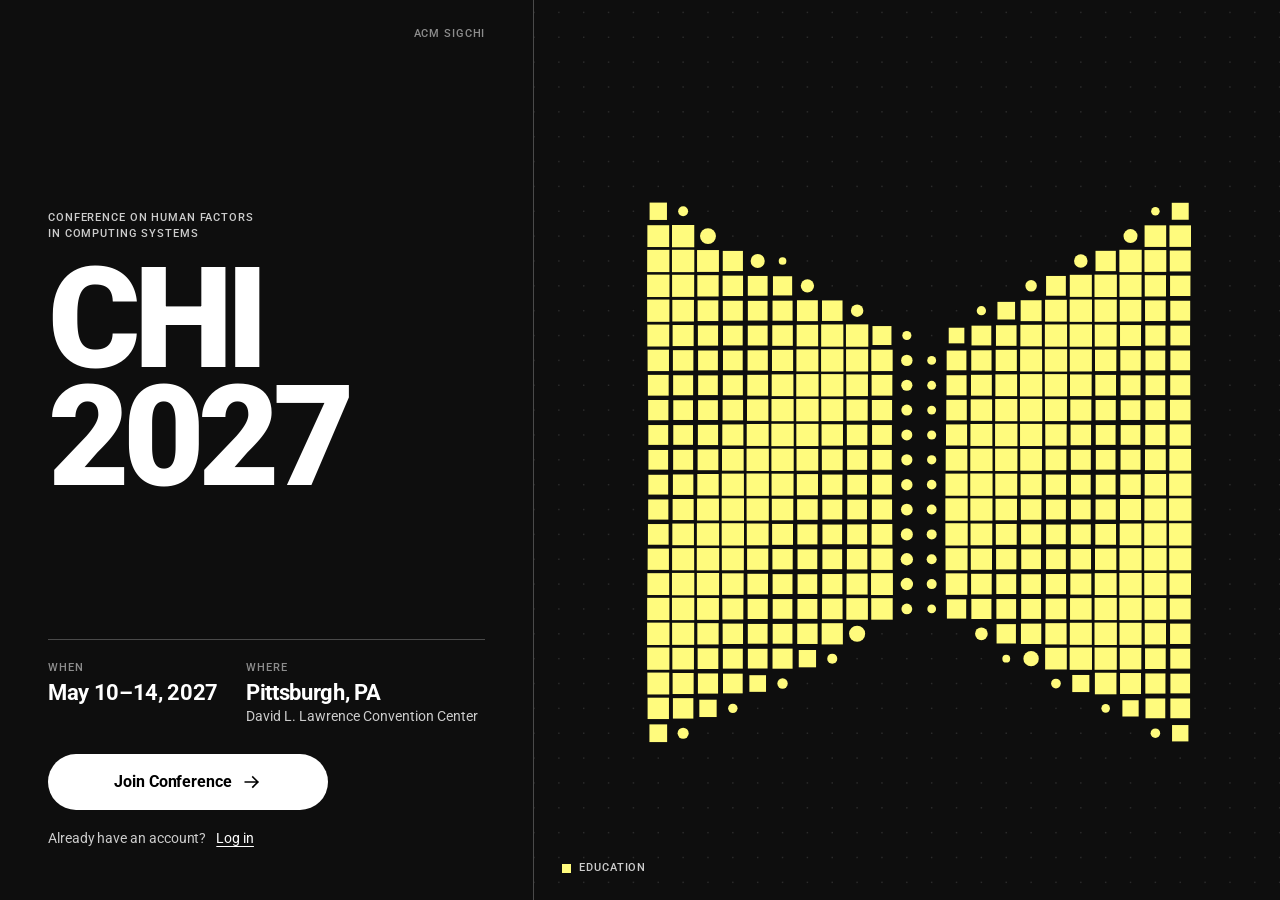
==== commit 83fccb92: "Add tab icon (favicon) and iOS home-screen icon Co-Authored-By: Claude Opus 5.5 <noreply@anthropic.c" ====
--- a/index.html
+++ b/index.html
@@ -6,6 +6,9 @@
 <meta name="theme-color" content="#0e0e0e">
 <meta name="color-scheme" content="dark">
 <title>CHI 2027 — Pittsburgh, May 10–14</title>
+<link rel="icon" type="image/png" sizes="32x32" href="favicon-32.png">
+<link rel="icon" type="image/png" sizes="192x192" href="favicon-192.png">
+<link rel="apple-touch-icon" href="apple-touch-icon.png">
 <link rel="preconnect" href="https://fonts.googleapis.com">
 <link rel="preconnect" href="https://fonts.gstatic.com" crossorigin>
 <link href="https://fonts.googleapis.com/css2?family=Roboto:ital,wght@0,400;0,500;0,700;0,900;1,400&family=Roboto+Condensed:ital,wght@0,400;0,700;1,400&display=swap" rel="stylesheet">
--- a/css/styles.css
+++ b/css/styles.css
@@ -24,6 +24,9 @@
   --fs-3xl: 40px;  /* big numbers */
   --sans: 'Roboto', system-ui, -apple-system, 'Helvetica Neue', Arial, sans-serif;
   --pad: 20px;
+  --bar-h: 60px;   /* height of the top bar (68px from 1100px) */
+  --first-min: 430px; /* Home: the least height its first screen may have (560px from 760px) */
+  --when-h: 146px;    /* Home, from 760px: height of the row with when, where and the countdown */
   --ease: cubic-bezier(.2, .8, .2, 1);
   --spring: cubic-bezier(.34, 1.56, .64, 1);
   --safe-b: env(safe-area-inset-bottom, 0px);
@@ -193,9 +196,6 @@
 .fchips__sep { flex: none; align-self: center; width: 1px; height: 24px; background: var(--line-2); }
 
 .empty { margin: 16px var(--pad); padding: 30px 20px; border: 1px dashed var(--line-2); display: grid; justify-items: center; gap: 14px; text-align: center; color: var(--text-2); }
-.empty__px { display: flex; gap: 4px; }
-.empty__px i { width: 10px; height: 10px; }
-.empty__px i:nth-child(1) { background: var(--g); } .empty__px i:nth-child(2) { background: var(--r); } .empty__px i:nth-child(3) { background: var(--b); }
 
 /* add-to-schedule */
 .add { position: relative; flex: none; width: 44px; height: 44px; border-radius: 50%; border: 1px solid var(--line-2); display: grid; place-items: center; color: #fff; background: var(--bg); transition: background .25s, border-color .25s, color .25s; }
@@ -300,14 +300,6 @@
 .role__line { font-size: var(--fs-md); line-height: 1.35; color: var(--text-2); max-width: 26ch; }
 .role__go { position: absolute; right: 16px; bottom: 16px; width: 40px; height: 40px; border-radius: 50%; border: 1px solid currentColor; display: grid; place-items: center; transition: transform .3s var(--spring); }
 .role:hover .role__go { transform: translateX(4px); }
-.role__glyph { position: absolute; top: 16px; right: 18px; display: flex; }
-.role__glyph i { width: 34px; height: 34px; background: var(--c); transition: transform .5s var(--spring), background .3s; }
-.role__glyph .ci { border-radius: 50%; }
-.role__glyph .ci--o { background: none; box-shadow: inset 0 0 0 3px var(--c); margin-left: -10px; }
-.role:hover .role__glyph .sq { transform: rotate(90deg); }
-.role:hover .role__glyph .ci:last-child { transform: translateX(6px); }
-.role.is-picked .role__glyph i { background: #000; }
-.role.is-picked .role__glyph .ci--o { background: none; box-shadow: inset 0 0 0 3px #000; }
 .join__guest { margin: 4px var(--pad) 0; display: flex; justify-content: center; }
 .join__guest .btn--text { padding: 0 8px; }
 
@@ -369,10 +361,10 @@
    ====================================================================== */
 .reveal { min-height: 100%; display: flex; flex-direction: column; background: radial-gradient(120% 60% at 50% 34%, color-mix(in srgb, var(--c, #fff) 13%, transparent), transparent 70%); }
 .reveal > .lede { padding: 80px var(--pad) 20px; }
-/* phones: the icon gives way so the result and the next-step button fit on one screen */
-.reveal__stage { position: relative; display: block; width: clamp(112px, calc(100dvh - 440px), min(68vw, 290px)); aspect-ratio: 1; margin: 8px auto 20px; flex: none; }
+/* phones: the icon takes only the height left over, so the result (even a two-line name) and the next-step button fit on one screen */
+.reveal__stage { position: relative; display: block; flex: 1 1 0; min-height: 112px; width: 100%; margin: 8px 0 20px; container-type: size; }
 .reveal__retake { margin-right: -12px; }
-.reveal__stage canvas, .reveal__svg { position: absolute; inset: 0; width: 100%; height: 100%; }
+.reveal__stage canvas, .reveal__svg { position: absolute; inset: 0; margin: auto; width: min(68vw, 290px, 100cqh); height: min(68vw, 290px, 100cqh); }
 .reveal__svg { color: var(--c); opacity: 0; transform: scale(.985); transition: opacity .3s, transform .6s var(--spring); }
 .reveal__stage canvas { transition: opacity .35s .1s; }
 .is-done .reveal__svg { opacity: 1; transform: none; }
@@ -384,14 +376,16 @@
 .is-done .reveal__mix { transition-delay: 1.35s; } .is-done .reveal__foot { transition-delay: 1.6s; }
 .reveal__main { padding: 0 var(--pad); text-align: center; }
 .reveal__main h1 { font-size: clamp(32px, 9.6vw, 42px); font-weight: 900; line-height: 1; letter-spacing: -.035em; margin-top: 6px; color: var(--c); text-wrap: balance; }
-.reveal__second { display: flex; align-items: center; gap: 14px; margin: 20px var(--pad) 0; padding: 12px 14px; border: 1px solid var(--line-2); }
+.reveal__second { display: flex; align-items: center; gap: 14px; min-width: 0; margin: 20px var(--pad) 0; padding: 12px 14px; border: 1px solid var(--line-2); }
 .reveal__ico2 { width: 46px; height: 46px; flex: none; color: var(--c2); }
 @keyframes pxwipe { from { clip-path: inset(0 0 100% 0); } to { clip-path: inset(0); } }
-.is-done .reveal__ico2 { animation: pxwipe .6s steps(6) 1.05s both; }
+/* 'backwards', not 'both': once the wipe ends the icon drops the clip entirely (iOS Safari otherwise left it stuck on the last step, cutting off the bottom) */
+.is-done .reveal__ico2 { animation: pxwipe .6s steps(6) 1.05s backwards; }
 /* opened from the dashboard rather than straight after the questions: no reveal, the result is simply there */
 .reveal.is-still .reveal__svg, .reveal.is-still .reveal__stage canvas, .reveal.is-still .reveal__main, .reveal.is-still .reveal__second, .reveal.is-still .reveal__mix, .reveal.is-still .reveal__foot { transition: none; }
 .reveal.is-still .reveal__ico2 { animation: none; }
-.reveal__second h2 { font-size: var(--fs-xl); font-weight: 700; letter-spacing: -.015em; line-height: 1.15; }
+.reveal__second > div { min-width: 0; }
+.reveal__second h2 { overflow-wrap: anywhere; font-size: var(--fs-xl); font-weight: 700; letter-spacing: -.015em; line-height: 1.15; }
 .reveal__mix { padding: 18px var(--pad) 0; }
 .reveal__foot { margin-top: auto; padding: 22px var(--pad) calc(14px + var(--safe-b)); display: grid; gap: 4px; }
 
@@ -470,19 +464,31 @@
 .g-dots svg { fill: var(--c); }
 .g-glitch { background: repeating-linear-gradient(104deg, var(--c) 0 9%, var(--c2) 9% 15%, #fff 15% 16.5%, var(--c2) 16.5% 22%, #000 22% 24%, var(--c) 24% 31%); }
 
-/* First-visit tour of the dashboard: the page dims except for one lit box, with a card explaining it.
-   The lit box is .tour__hole (its shadow is the dimming); app.js moves it and places the card. */
-.tour { position: absolute; inset: 0; z-index: 90; overflow: hidden; opacity: 0; transition: opacity .3s; touch-action: none; }
+/* First-visit tour of the dashboard: the page dims except for one framed part, and a panel explains it.
+   The frame is .tour__hole (its shadow is the dimming); app.js moves it, and sets the panel down a moment
+   after the frame has settled. The padding at the foot of .tour is the phone's home-indicator space, which
+   app.js reads to keep the panel above it. */
+.tour { position: absolute; inset: 0; z-index: 90; overflow: hidden; padding-bottom: var(--safe-b); opacity: 0; transition: opacity .3s; touch-action: none; }
 .tour.is-on { opacity: 1; }
-.tour__hole { position: absolute; left: 0; top: 0; box-shadow: 0 0 0 200vmax rgba(0, 0, 0, .8); outline: 1px solid rgba(255, 255, 255, .6); pointer-events: none; }
-.tour__card { position: absolute; left: 12px; top: 0; width: min(340px, calc(100% - 24px)); padding: 16px 18px 14px; background: #000; border: 1px solid var(--line-2); opacity: 0; translate: 0 8px; transition: opacity .2s, translate .35s var(--ease); }
-.tour__card.is-on { opacity: 1; translate: none; }
-.tour__card h3 { margin: 6px 0 8px; font-size: var(--fs-xl); font-weight: 700; letter-spacing: -.015em; line-height: 1.15; }
+.tour__hole { position: absolute; left: 0; top: 0; box-shadow: 0 0 0 200vmax rgba(0, 0, 0, .8); outline: 2px solid #fff; pointer-events: none; }
+.tour__card { position: absolute; left: 12px; top: 0; width: min(340px, calc(100% - 24px)); padding: 16px 18px 14px; background: #000; border: 1px solid var(--line-2); opacity: 0; visibility: hidden; translate: 0 12px; transition: opacity .2s, translate .4s var(--spring), visibility 0s .2s; }
+.tour__card.is-on { opacity: 1; visibility: visible; translate: none; transition-delay: 0s; }
+.tour__card h3 { margin: 0 0 8px; padding-right: 52px; font-size: var(--fs-xl); font-weight: 700; letter-spacing: -.015em; line-height: 1.15; }
+.tour__card > .lbl { position: absolute; top: 19px; right: 18px; color: var(--muted); }
 .tour__card > p:not(.lbl) { color: var(--text-2); line-height: 1.45; }
 .tour__row { display: flex; align-items: center; gap: 12px; margin-top: 14px; }
 .tour__row .btn--text { padding: 0 6px 0 0; text-decoration: underline; text-underline-offset: 3px; }
 .tour__row .btn--primary { margin-left: auto; }
-@media (max-width: 759px) { .tour__card { width: calc(100% - 24px); } }
+/* phones: a compact panel across the bottom, and the top bar out of the way so the framed part has the whole screen */
+@media (max-width: 759px) {
+  .tour__card { width: calc(100% - 24px); padding: 13px 16px 12px; translate: 0 20px; }
+  .tour__card h3 { font-size: var(--fs-lg); margin-bottom: 4px; }
+  .tour__card > .lbl { top: 15px; right: 16px; }
+  .tour__card > p:not(.lbl) { font-size: var(--fs-sm); line-height: 1.4; }
+  .tour__row { margin-top: 8px; }
+  .app > .bar { transition: opacity .25s; }
+  .app.is-touring > .bar { opacity: 0; visibility: hidden; transition: opacity .25s, visibility 0s .25s; }
+}
 /* during the tour the pencil on the creative side pulses, so the eye lands on it */
 .badge__edit.is-hint { border-color: #fff; animation: hint 1.4s ease-out infinite; }
 @keyframes hint { from { box-shadow: 0 0 0 0 rgba(255, 255, 255, .7); } to { box-shadow: 0 0 0 16px rgba(255, 255, 255, 0); } }
@@ -579,27 +585,63 @@
 /* ======================================================================
    Home
    ====================================================================== */
-.wall { display: grid; grid-template-columns: repeat(4, 1fr); }
-.tile { aspect-ratio: 1; display: grid; place-items: center; background: #141414; box-shadow: inset 0 0 0 .5px #000; color: var(--c); transition: background .5s var(--ease), color .3s; animation: rise .5s var(--ease) both; animation-delay: calc(var(--i) * 35ms); }
+/* The top of Home. What the first screen holds depends on who is looking, and on what:
+   - phone, with a badge: the icon wall, the title, then when and where along the bottom edge.
+     .first is exactly one screen tall (less the top bar). The countdown row comes after it.
+   - phone, guest: the wall, the title and the Join button at the very bottom. Here it is .hero that is
+     exactly one screen tall; when, where and the countdown come after it.
+   - tablet and desktop (further down this file): the wall, the title (and Join, for a guest), then one
+     row with when, where and the countdown, all within one screen.
+   The wall is the part that gives. With room to spare it grows a little and the rest of the room opens up
+   under the title; with too little it shrinks. Its tiles then stop being square, and once the wall is a wide
+   strip it regroups from 4 × 3 into 6 × 2, then 12 × 1, so the tiles stay close to square.
+   A first screen is never shorter than --first-min: on a very short screen it scrolls instead of squashing. */
+.first { display: flex; flex-direction: column; height: max(calc(100vh - var(--bar-h)), var(--first-min)); height: max(calc(100dvh - var(--bar-h)), var(--first-min)); }
+.hero { flex: 1 1 auto; min-height: 0; display: flex; flex-direction: column; }
+.hero__wall { flex: 1 1 75vw; min-height: 96px; max-height: 100vw; container: wall / size; }
+.wall { height: 100%; display: grid; grid-template-columns: repeat(4, 1fr); grid-template-rows: repeat(3, minmax(0, 1fr)); }
+@container wall (min-aspect-ratio: 2 / 1) { .wall { grid-template-columns: repeat(6, 1fr); grid-template-rows: repeat(2, minmax(0, 1fr)); } }
+@container wall (min-aspect-ratio: 6 / 1) { .wall { grid-template-columns: repeat(12, 1fr); grid-template-rows: minmax(0, 1fr); } }
+.tile { min-width: 0; min-height: 0; display: grid; place-items: center; background: #141414; box-shadow: inset 0 0 0 .5px #000; color: var(--c); transition: background .5s var(--ease), color .3s; animation: rise .5s var(--ease) both; animation-delay: calc(var(--i) * 35ms); }
 .tile .ico { width: 54%; height: 54%; transition: transform .7s var(--spring); }
 .tile.is-inv { background: var(--c); color: #000; }
-.tile.is-inv .ico { transform: rotate(90deg); }
-.tile:active .ico { transform: scale(.8); }
-.hero__title { padding: 22px var(--pad) 26px; }
+/* a tile that changes colour turns its icon a quarter, but only an icon that reads the same turned (.ico--sym) */
+.tile.is-inv .ico--sym { transform: rotate(90deg); }
+.hero__title { flex: 1 0 auto; padding: 20px var(--pad) 52px; } /* the space under the title, before when and where, is at least 52px */
 .hero__title .lbl { max-width: 30ch; }
-.hero__title h1 { font-weight: 900; font-size: clamp(54px, 17vw, 76px); line-height: .88; letter-spacing: -.05em; margin-top: 12px; }
+.hero__title h1 { font-weight: 900; font-size: clamp(44px, min(17vw, 9.5vh), 76px); font-size: clamp(44px, min(17vw, 9.5dvh), 76px); line-height: .88; letter-spacing: -.05em; margin-top: 12px; }
 .hero__title h1 span { display: block; color: var(--bg); -webkit-text-stroke: 3px #fff; paint-order: stroke fill; }
-/* guests: a clear way in, right under the title */
-.home__join { margin-top: 28px; }
+/* guests: a clear way in */
+.home__join { margin-top: 24px; }
 .home__join .btn { width: 100%; }
-.when { display: grid; grid-template-columns: 1fr 1fr; border-top: 1px solid var(--line-2); border-bottom: 1px solid var(--line-2); }
-.when > div { padding: 18px var(--pad); }
+/* when and where: on a phone with a badge this is the bottom edge of the first screen */
+.when { flex: none; display: grid; grid-template-columns: 1fr 1fr; border-top: 1px solid var(--line-2); }
+.when > div { padding: 16px var(--pad) calc(16px + var(--safe-b)); }
 .when > div:nth-child(2) { border-left: 1px solid var(--line-2); }
 .when__big { font-size: var(--fs-2xl); font-weight: 900; letter-spacing: -.03em; line-height: 1.1; margin: 6px 0 4px; }
 .when .dim { font-size: var(--fs-sm); line-height: 1.35; }
-.when__row { grid-column: 1 / -1; display: flex; align-items: center; justify-content: space-between; border-top: 1px solid var(--line-2); border-left: 0 !important; }
+/* the countdown and the way to the map: on a phone, the first thing after the first screen */
+.when__row { display: flex; align-items: center; justify-content: space-between; padding: 12px var(--pad); border-top: 1px solid var(--line-2); border-bottom: 1px solid var(--line-2); }
 .count { display: flex; align-items: center; gap: 10px; }
 .count b { font-size: var(--fs-3xl); font-weight: 900; letter-spacing: -.04em; line-height: 1; color: var(--g); }
+/* phone, guest: the wall, the title and Join fill the screen, with Join at the very bottom */
+@media (max-width: 759px) {
+  .first--guest { height: auto; }
+  .first--guest .hero { flex: none; height: max(calc(100vh - var(--bar-h)), var(--first-min)); height: max(calc(100dvh - var(--bar-h)), var(--first-min)); }
+  .first--guest .hero__title { display: flex; flex-direction: column; padding-bottom: calc(20px + var(--safe-b)); }
+  .first--guest .home__join { margin-top: auto; padding-top: 24px; }
+  .first--guest .when > div { padding-bottom: 16px; }
+}
+/* short phone screens: closer spacing, so the wall keeps a useful height */
+@media (max-width: 759px) and (max-height: 640px) {
+  .hero__title { padding: 14px var(--pad) 32px; }
+  .hero__title h1 { margin-top: 8px; }
+  .first--guest .hero__title { padding-bottom: calc(14px + var(--safe-b)); }
+  .first--guest .home__join { padding-top: 16px; }
+  .when > div { padding: 11px var(--pad) calc(11px + var(--safe-b)); }
+  .first--guest .when > div { padding-bottom: 11px; }
+  .when__big { margin: 3px 0 2px; }
+}
 .about-s { padding: 0 var(--pad); display: grid; gap: 16px; justify-items: start; color: var(--text-2); }
 .about-s b { color: #fff; }
 .pillars { display: grid; gap: 0; width: 100%; border-top: 1px solid var(--line); }
@@ -631,7 +673,8 @@
 .domain { display: flex; align-items: center; gap: 10px; padding: 12px; min-height: 60px; border: 1px solid var(--line-2); font-size: var(--fs-sm); font-weight: 500; line-height: 1.2; transition: background .25s, color .25s, border-color .25s; }
 .domain .ico { width: 26px; height: 26px; flex: none; color: var(--c); transition: color .25s, transform .5s var(--spring); }
 .domain:hover, .domain:active { background: var(--c); border-color: var(--c); color: #000; }
-.domain:hover .ico, .domain:active .ico { color: #000; transform: rotate(90deg); }
+.domain:hover .ico, .domain:active .ico { color: #000; }
+.domain:hover .ico--sym, .domain:active .ico--sym { transform: rotate(90deg); }
 .foot { margin-top: 56px; padding: 28px var(--pad) calc(36px + var(--safe-b)); border-top: 1px solid var(--line-2); display: grid; gap: 18px; justify-items: start; font-size: var(--fs-sm); color: var(--text-2); }
 
 /* ======================================================================
@@ -657,7 +700,7 @@
 .mixes { padding: 4px var(--pad) 0; border-top: 0; }
 .mixrow { display: grid; grid-template-columns: 34px 1fr; gap: 14px; align-items: center; width: 100%; padding: 12px 0; border-bottom: 1px solid var(--line); }
 .mixrow .ico { width: 34px; height: 34px; color: var(--c); transition: transform .5s var(--spring); }
-.mixrow:hover .ico { transform: rotate(90deg); }
+.mixrow:hover .ico--sym { transform: rotate(90deg); }
 .mixrow b { display: block; font-size: var(--fs-sm); font-weight: 500; margin-bottom: 7px; }
 .mixrow .mix__bar { height: 8px; }
 
@@ -822,7 +865,7 @@
    ====================================================================== */
 @media (min-width: 760px) {
   :root { --fs-2xl: 32px; }
-  :root { --pad: 40px; }
+  :root { --pad: 40px; --first-min: 560px; }
   .display { font-size: clamp(56px, 6.4vw, 92px); }
   .lede { font-size: var(--fs-xl); }
   .sec-h { padding-top: 64px; padding-bottom: 22px; }
@@ -858,7 +901,8 @@
   .login__foot { margin-top: 44px; grid-template-columns: 1fr 1fr; }
 
   /* reveal */
-  .reveal__stage { width: min(48vw, 400px, 42vh); }
+  .reveal__stage { flex: none; min-height: 0; aspect-ratio: 1; width: min(48vw, 400px, 42vh); margin-inline: auto; }
+  .reveal__stage canvas, .reveal__svg { width: 100%; height: 100%; }
   .reveal__second, .reveal__mix, .reveal__foot { width: 100%; max-width: 600px; margin-inline: auto; }
   .reveal__second { margin-top: 24px; }
   .reveal__foot { margin-top: 32px; }
@@ -871,16 +915,20 @@
   .recs { display: grid; grid-template-columns: repeat(auto-fill, minmax(220px, 1fr)); overflow: visible; }
   .rec { max-width: none; }
 
-  /* home */
-  .wall { grid-template-columns: repeat(6, 1fr); }
-  .hero__title { padding: 36px var(--pad) 44px; }
-  .hero__title h1 { font-size: clamp(76px, 11vw, 120px); }
+  /* home: one screen holds the wall (two rows of six to start with), the title, and a row with when, where
+     and the countdown. The wall and title together may be no taller than the screen less that row. */
+  .home__top { display: grid; grid-template-columns: 2fr 1fr; }
+  .first { display: contents; }
+  .hero { grid-column: 1 / -1; max-height: calc(max(100vh - var(--bar-h), var(--first-min)) - var(--when-h)); max-height: calc(max(100dvh - var(--bar-h), var(--first-min)) - var(--when-h)); }
+  .hero__wall { flex: 0 1 33.34vw; min-height: 110px; max-height: none; }
+  .hero__title { flex: none; padding: 32px var(--pad) 36px; }
+  .hero__title h1 { font-size: clamp(60px, min(11vw, 12vh), 120px); font-size: clamp(60px, min(11vw, 12dvh), 120px); }
   .home__join .btn { width: auto; min-width: 300px; }
-  .when { grid-template-columns: 1fr 1fr 1fr; }
-  .when > div { padding: 26px var(--pad); }
+  .when { grid-column: 1; grid-row: 2; min-height: var(--when-h); border-bottom: 1px solid var(--line-2); }
+  .when > div { padding: 22px var(--pad); }
   .when > div:nth-child(2) { padding-left: 32px; }
   .when__big { font-size: var(--fs-2xl); }
-  .when__row { grid-column: auto; border-top: 0; border-left: 1px solid var(--line-2) !important; flex-direction: column; align-items: flex-start; justify-content: center; gap: 14px; padding-left: 32px !important; }
+  .when__row { grid-column: 2; grid-row: 2; min-height: var(--when-h); flex-direction: column; align-items: flex-start; justify-content: center; gap: 14px; padding: 22px var(--pad) 22px 32px; border-left: 1px solid var(--line-2); }
   .about-s { max-width: 860px; }
   .progs { display: grid; grid-template-columns: 1fr 1fr; column-gap: 48px; border-top: 0; align-items: start; }
   .prog-row { border-bottom: 0; border-top: 1px solid var(--line-2); }
@@ -922,21 +970,16 @@
    Desktop  (≥1100px)
    ====================================================================== */
 @media (min-width: 1100px) {
-  :root { --pad: max(48px, calc((min(100vw, 1600px) - 1320px) / 2)); }
+  :root { --pad: max(48px, calc((min(100vw, 1600px) - 1320px) / 2)); --bar-h: 68px; }
   #frame { max-width: 1600px; box-shadow: 0 0 0 1px var(--line); }
 
-  .bar { height: 68px; }
+  .bar { height: var(--bar-h); }
   .bar__nav { display: flex; }
   .bar .burger { display: none; }
   .menu { display: none !important; }
 
-  /* home: type on the left, icon wall on the right */
-  .hero { display: grid; grid-template-columns: 5fr 7fr; border-bottom: 1px solid var(--line-2); }
-  .wall { order: 2; grid-template-columns: repeat(4, 1fr); border-left: 1px solid var(--line-2); }
-  .hero__title { order: 1; display: flex; flex-direction: column; justify-content: flex-end; padding: 48px 40px 56px var(--pad); }
-  .hero__title h1 { font-size: clamp(80px, 7.6vw, 122px); }
-  .when { border-top: 0; }
-  .when > div:nth-child(2), .when__row { padding-left: 40px !important; }
+  /* home: the side-by-side hero is in its own block below, shared with landscape tablets */
+  .when > div:nth-child(2), .when__row { padding-left: 40px; }
   .about-s { max-width: none; grid-template-columns: 5fr 7fr; column-gap: 72px; }
   .about-s > .lede { grid-column: 1; grid-row: 1 / span 3; font-size: var(--fs-2xl); line-height: 1.28; }
   .about-s > :not(.lede) { grid-column: 2; }
@@ -999,3 +1042,16 @@
   .pg .ico { width: 24px; height: 24px; }
   .pd i { width: 14px; height: 14px; margin: -7px 0 0 -7px; }
 }
+
+/* Home on desktop, and on tablets held sideways: type on the left, icon wall on the right.
+   The hero is as tall as a wall of square tiles wants (three rows, each a quarter of the wall's width),
+   and shorter when the screen is (what is left of it above the when-where-countdown row), down to 300px. */
+@media (min-width: 1100px), (min-width: 760px) and (min-aspect-ratio: 5 / 4) {
+  .hero { display: grid; grid-template-columns: 5fr 7fr; grid-template-rows: minmax(0, 1fr); max-height: none; border-bottom: 1px solid var(--line-2);
+    height: clamp(300px, calc(100vh - var(--bar-h) - var(--when-h)), calc(min(100vw, 1600px) * .4375));
+    height: clamp(300px, calc(100dvh - var(--bar-h) - var(--when-h)), calc(min(100vw, 1600px) * .4375)); }
+  .hero__wall { order: 2; min-height: 0; border-left: 1px solid var(--line-2); }
+  .hero__title { order: 1; min-height: 0; display: flex; flex-direction: column; justify-content: flex-end; padding: 28px 40px 40px var(--pad); }
+  .hero__title h1 { font-size: clamp(56px, min(7.6vw, 13vh), 122px); font-size: clamp(56px, min(7.6vw, 13dvh), 122px); }
+  .when, .when__row { border-top: 0; }
+}
